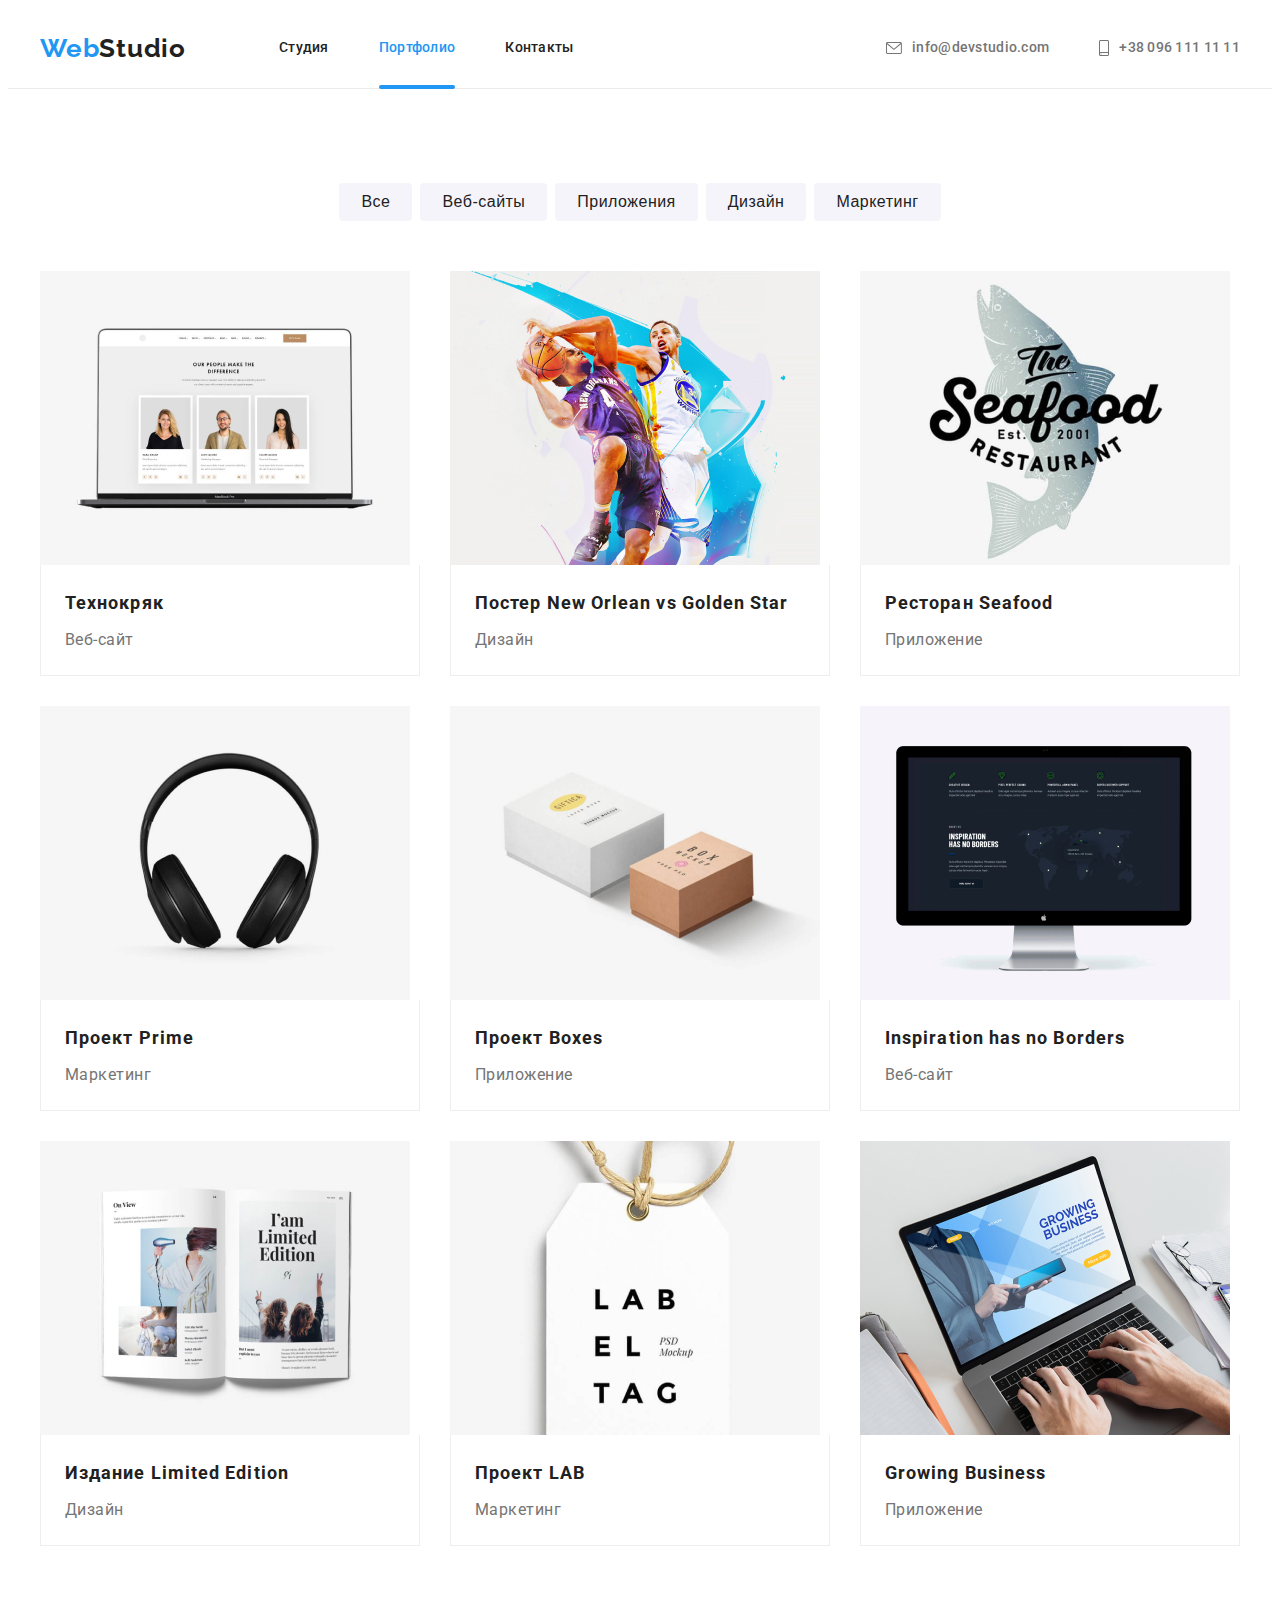
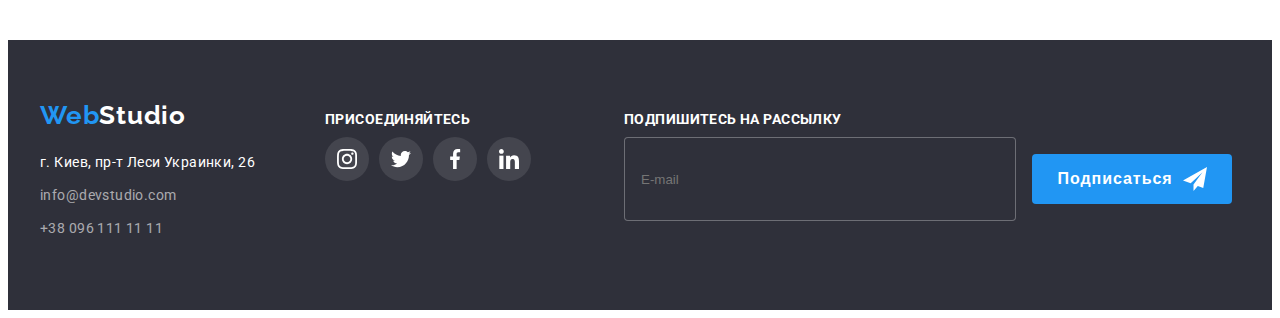
==== portfolio.html @ 992c5352 "Копия репозитория hw7" ====
<!DOCTYPE html>
<html lang="ru">
  <head>
    <meta charset="UTF-8" />
    <meta http-equiv="X-UA-Compatible" content="IE=edge" />
    <meta name="viewport" content="width=device-width, initial-scale=1.0" />
    <title>Портфолио</title>
    <link rel="preconnect" href="https://fonts.googleapis.com" />
    <link rel="preconnect" href="https://fonts.gstatic.com" crossorigin />
    <link
      href="https://fonts.googleapis.com/css2?family=Raleway:wght@700&family=Roboto:wght@400;500;700;900&display=swap"
      rel="stylesheet"
    />
    <link
      rel="stylesheet"
      href="https://cdnjs.cloudflare.com/ajax/libs/modern-normalize/1.1.0/modern-normalize.min.css"
      integrity="sha512-wpPYUAdjBVSE4KJnH1VR1HeZfpl1ub8YT/NKx4PuQ5NmX2tKuGu6U/JRp5y+Y8XG2tV+wKQpNHVUX03MfMFn9Q=="
      crossorigin="anonymous"
      referrerpolicy="no-referrer"
    />
    <link rel="stylesheet" href="./css/main.min.css" />
  </head>
  <body>
    <!--HEADER-->
    <header class="header">
      <div class="container header__container">
        <nav class="navigation">
          <a class="logo link" href="./index.html"
            >Web<span class="logo__content-black">Studio</span></a
          >
          <ul class="menu list">
            <li class="menu__item">
              <a class="menu__link link" href="./index.html">Студия</a>
            </li>
            <li class="menu__item">
              <a class="menu__link link current" href="./portfolio.html">Портфолио</a>
            </li>
            <li class="menu__item">
              <a class="menu__link link" href="">Контакты</a>
            </li>
          </ul>
        </nav>
        <ul class="header__contacts list">
          <li class="contact__item">
            <a class="contact__link link" href="mailto:info@devstudio.com">
              <svg class="contact__icon" width="16" height="12">
                <use href="./images/icons.svg#envelope"></use>
              </svg>
              info@devstudio.com</a
            >
          </li>
          <li class="contact__item">
            <a class="contact__link link" href="tel:+380961111111">
              <svg class="contact__icon" width="10" height="16">
                <use href="./images/icons.svg#smartphone"></use>
              </svg>
              +38 096 111 11 11</a
            >
          </li>
        </ul>
      </div>
    </header>
    <!--PORTFOLIO PAGE-->
    <section class="porfolio section">
      <div class="container">
        <ul class="filter__list list">
          <li class="filter__item">
            <button class="filter__btn" type="button">Все</button>
          </li>
          <li class="filter__item">
            <button class="filter__btn" type="button">Веб-сайты</button>
          </li>
          <li class="filter__item">
            <button class="filter__btn" type="button">Приложения</button>
          </li>
          <li class="filter__item">
            <button class="filter__btn" type="button">Дизайн</button>
          </li>
          <li class="filter__item">
            <button class="filter__btn" type="button">Маркетинг</button>
          </li>
        </ul>
        <ul class="projects__list list">
          <li class="project__item">
            <a class="project__link link" href="">
              <div class="portfolio">
                <img
                  class="portfolio__img"
                  src="./images/portfolio/portfolio-img-1.jpg"
                  alt="Веб-сайт Технокряк на экране ноутбука"
                  width="370"
                  height="294"
                />
                <p class="portfolio__text-overlay">
                  Ресурс предлагает комплексные предложения с разным уровнем функционала и сервисов.
                  Все это позволит посетителю получить исчерпывающие сведения о компании или частном
                  лице.
                </p>
              </div>
              <div class="project__block">
                <h3 class="project__title">Технокряк</h3>
                <p class="project__type">Веб-сайт</p>
              </div>
            </a>
          </li>
          <li class="project__item">
            <a class="project__link link" href="">
              <div class="portfolio">
                <img
                  class="portfolio__img"
                  src="./images/portfolio/portfolio-img-2.jpg"
                  alt="Дизайн постера New Orlean vs Golden Star"
                  width="370"
                  height="294"
                />
                <p class="portfolio__text-overlay">
                  Ресурс предлагает комплексные предложения с разным уровнем функционала и сервисов.
                  Все это позволит посетителю получить исчерпывающие сведения о компании или частном
                  лице.
                </p>
              </div>
              <div class="project__block">
                <h3 class="project__title">Постер New Orlean vs Golden Star</h3>
                <p class="project__type">Дизайн</p>
              </div>
            </a>
          </li>
          <li class="project__item">
            <a class="project__link link" href="">
              <div class="portfolio">
                <img
                  class="portfolio__img"
                  src="./images/portfolio/portfolio-img-3.jpg"
                  alt="Логотип ресторана Seafood"
                  width="370"
                  height="294"
                />
                <p class="portfolio__text-overlay">
                  Ресурс предлагает комплексные предложения с разным уровнем функционала и сервисов.
                  Все это позволит посетителю получить исчерпывающие сведения о компании или частном
                  лице.
                </p>
              </div>
              <div class="project__block">
                <h3 class="project__title">Ресторан Seafood</h3>
                <p class="project__type">Приложение</p>
              </div>
            </a>
          </li>
          <li class="project__item">
            <a class="project__link link" href="">
              <div class="portfolio">
                <img
                  class="portfolio__img"
                  src="./images/portfolio/portfolio-img-4.jpg"
                  alt="Наушники проект Prime"
                  width="370"
                  height="294"
                />
                <p class="portfolio__text-overlay">
                  Ресурс предлагает комплексные предложения с разным уровнем функционала и сервисов.
                  Все это позволит посетителю получить исчерпывающие сведения о компании или частном
                  лице.
                </p>
              </div>
              <div class="project__block">
                <h3 class="project__title">Проект Prime</h3>
                <p class="project__type">Маркетинг</p>
              </div>
            </a>
          </li>
          <li class="project__item">
            <a class="project__link link" href="">
              <div class="portfolio">
                <img
                  class="portfolio__img"
                  src="./images/portfolio/portfolio-img-5.jpg"
                  alt="Коробки проект Boxes"
                  width="370"
                  height="294"
                />
                <p class="portfolio__text-overlay">
                  Ресурс предлагает комплексные предложения с разным уровнем функционала и сервисов.
                  Все это позволит посетителю получить исчерпывающие сведения о компании или частном
                  лице.
                </p>
              </div>
              <div class="project__block">
                <h3 class="project__title">Проект Boxes</h3>
                <p class="project__type">Приложение</p>
              </div>
            </a>
          </li>
          <li class="project__item">
            <a class="project__link link" href="">
              <div class="portfolio">
                <img
                  class="portfolio__img"
                  src="./images/portfolio/portfolio-img-6.jpg"
                  alt="Веб-сайт Inspiration has no Borders на экране монитора"
                  width="370"
                  height="294"
                />
                <p class="portfolio__text-overlay">
                  Ресурс предлагает комплексные предложения с разным уровнем функционала и сервисов.
                  Все это позволит посетителю получить исчерпывающие сведения о компании или частном
                  лице.
                </p>
              </div>
              <div class="project__block">
                <h3 class="project__title">Inspiration has no Borders</h3>
                <p class="project__type">Веб-сайт</p>
              </div>
            </a>
          </li>
          <li class="project__item">
            <a class="project__link link" href="">
              <div class="portfolio">
                <img
                  class="portfolio__img"
                  src="./images/portfolio/portfolio-img-7.jpg"
                  alt="Дизайн журнала издание Limited Edition"
                  width="370"
                  height="294"
                />
                <p class="portfolio__text-overlay">
                  Ресурс предлагает комплексные предложения с разным уровнем функционала и сервисов.
                  Все это позволит посетителю получить исчерпывающие сведения о компании или частном
                  лице.
                </p>
              </div>
              <div class="project__block">
                <h3 class="project__title">Издание Limited Edition</h3>
                <p class="project__type">Дизайн</p>
              </div>
            </a>
          </li>
          <li class="project__item">
            <a class="project__link link" href="">
              <div class="portfolio">
                <img
                  class="portfolio__img"
                  src="./images/portfolio/portfolio-img-8.jpg"
                  alt="Логотип на бирке проект LAB"
                  width="370"
                  height="294"
                />
                <p class="portfolio__text-overlay">
                  Ресурс предлагает комплексные предложения с разным уровнем функционала и сервисов.
                  Все это позволит посетителю получить исчерпывающие сведения о компании или частном
                  лице.
                </p>
              </div>
              <div class="project__block">
                <h3 class="project__title">Проект LAB</h3>
                <p class="project__type">Маркетинг</p>
              </div>
            </a>
          </li>
          <li class="project__item">
            <a class="project__link link" href="">
              <div class="portfolio">
                <img
                  class="portfolio__img"
                  src="./images/portfolio/portfolio-img-9.jpg"
                  alt="Макет приложения Growing Business на ноутбуке"
                  width="370"
                  height="294"
                />
                <p class="portfolio__text-overlay">
                  Ресурс предлагает комплексные предложения с разным уровнем функционала и сервисов.
                  Все это позволит посетителю получить исчерпывающие сведения о компании или частном
                  лице.
                </p>
              </div>
              <div class="project__block">
                <h3 class="project__title">Growing Business</h3>
                <p class="project__type">Приложение</p>
              </div>
            </a>
          </li>
        </ul>
      </div>
    </section>
    <!--FOOTER-->
    <footer class="footer">
      <div class="container footer__container">
        <div class="footer__block">
          <a class="logo link" href="./index.html"
            >Web<span class="logo__content-white">Studio</span></a
          >
          <address class="footer__contacts">
            <ul class="footer-contacts__list list">
              <li class="footer-contact__item">
                <a
                  class="footer-address__link link"
                  href=""
                  target="_blank"
                  rel="noopener noreferrer"
                >
                  г. Киев, пр-т Леси Украинки, 26</a
                >
              </li>
              <li class="footer-contact__item">
                <a class="footer-contact__link link" href="mailto:info@devstudio.com"
                  >info@devstudio.com</a
                >
              </li>
              <li class="footer-contact__item">
                <a class="footer-contact__link link" href="tel:+380961111111">+38 096 111 11 11</a>
              </li>
            </ul>
          </address>
        </div>
        <div class="footer-social__block">
          <h3 class="header-item footer__header">присоединяйтесь</h3>
          <ul class="footer-social__list list">
            <li class="footer-social__item">
              <a href="" class="social-link footer-social__link">
                <svg class="footer-social__icon" width="20" height="20">
                  <use href="./images/icons.svg#instagram"></use>
                </svg>
              </a>
            </li>
            <li class="footer-social__item">
              <a href="" class="social-link footer-social__link">
                <svg class="footer-social__icon" width="20" height="20">
                  <use href="./images/icons.svg#twitter"></use>
                </svg>
              </a>
            </li>
            <li class="footer-social__item">
              <a href="" class="social-link footer-social__link">
                <svg class="footer-social__icon" width="20" height="20">
                  <use href="./images/icons.svg#facebook"></use>
                </svg>
              </a>
            </li>
            <li class="footer-social__item">
              <a href="" class="social-link footer-social__link">
                <svg class="footer-social__icon" width="20" height="20">
                  <use href="./images/icons.svg#linkedin"></use>
                </svg>
              </a>
            </li>
          </ul>
        </div>
        <div class="subscription__block">
          <h3 class="header-item footer__header">подпишитесь на рассылку</h3>
          <form class="subscription__form">
            <input
              class="subscription__input"
              type="email"
              name="sub_user_email"
              placeholder="E-mail"
            />
            <button class="btn subscription__btn" type="submit">
              Подписаться
              <svg class="subscription__icon" width="24" height="24">
                <use href="./images/icons.svg#plane"></use>
              </svg>
            </button>
          </form>
        </div>
      </div>
    </footer>
  </body>
</html>
---- css/main.min.css ----
:root{--primary-font-family: 'Roboto', sans-serif;--secondary-font-family: 'Raleway', sans-serif;--accent-color: #212121;--brand-color: #2196f3;--text-color: #757575;--hover-color: #188ce8}.visually-hidden{position:absolute;width:1px;height:1px;margin:-1px;border:0;padding:0;white-space:nowrap;clip-path:inset(100%);clip:rect(0 0 0 0);overflow:hidden}h1,h2,h3,h4,h5,h6,p{margin-top:0;margin-bottom:0}ul,ol{margin-top:0;margin-bottom:0;padding-left:0}img{display:block}.link{text-decoration:none}.list{list-style:none}body{font-family:var(--primary-font-family);color:var(--accent-color)}.container{width:1200px;padding-left:15px;padding-right:15px;margin-left:auto;margin-right:auto}.section{padding-top:94px;padding-bottom:94px}.logo{font-family:var(--secondary-font-family);font-weight:700;font-size:26px;line-height:1.19;letter-spacing:0.03em;color:var(--brand-color)}.logo__content-black{color:var(--accent-color)}.logo__content-white{color:#fff}.btn{min-width:200px;height:50px;border:0;border-radius:4px;font-weight:700;font-size:16px;line-height:1.88;letter-spacing:0.06em;cursor:pointer;color:#ffffff;background-color:var(--brand-color);transition:background-color 250ms cubic-bezier(0.4, 0, 0.2, 1)}.btn:hover,.btn:focus{background-color:var(--hover-color)}.header-item{font-weight:700;font-size:14px;line-height:1.14;letter-spacing:0.03em;text-transform:uppercase}.social-link{display:flex;align-items:center;justify-content:center;width:44px;height:44px;border-radius:50%}.title{margin-bottom:50px;font-weight:700;font-size:36px;line-height:1.17;text-align:center;letter-spacing:0.03em}.backdrop{position:fixed;top:0;left:0;width:100%;height:100%;background-color:rgba(0,0,0,0.2);transition:opacity 250ms linear, visibility 250ms linear}.backdrop.is-hidden{opacity:0;visibility:hidden;pointer-events:none}.modal{position:absolute;top:50%;left:50%;transform:translate(-50%, -50%);width:528px;height:581px;padding:40px;background-color:#fff;box-shadow:0px 1px 3px rgba(0,0,0,0.12),0px 1px 1px rgba(0,0,0,0.14),0px 2px 1px rgba(0,0,0,0.2);border-radius:4px}.modal-btn__close{position:absolute;top:8px;right:8px;display:flex;justify-content:center;align-items:center;width:30px;height:30px;background-color:#fff;border:1px solid rgba(0,0,0,0.1);border-radius:50%;transition:fill 250ms cubic-bezier(0.4, 0, 0.2, 1)}.modal-btn__close:hover,.modal-btn__close:focus{fill:var(--brand-color)}.contact-form{display:flex;flex-direction:column}.contact-form__appeal{margin-bottom:12px;font-weight:700;font-size:20px;line-height:1.15;text-align:center;letter-spacing:0.03em;color:var(--accent-color)}.contact-form__span{display:block;margin-bottom:4px;font-weight:400;font-size:12px;line-height:1.17;letter-spacing:0.01em;color:var(--text-color)}.contact-form__wrapper{position:relative;display:block}.contact-form__input{display:block;margin-bottom:10px;width:100%;height:40px;padding-left:42px;border:1px solid rgba(33,33,33,0.2);border-radius:4px;transition:border-color 250ms cubic-bezier(0.4, 0, 0.2, 1)}.contact-form__input:focus{outline:none;border-color:var(--brand-color)}.contact-form__icon{position:absolute;left:12px;top:50%;transform:translateY(-50%);width:18px;height:18px;fill:var(--accent-color);transition:fill 250ms cubic-bezier(0.4, 0, 0.2, 1)}.contact-form__input:focus+.contact-form__icon{fill:var(--brand-color)}.contact-form__message{display:block;width:100%;height:120px;padding:12px 16px;resize:none;border:1px solid rgba(33,33,33,0.2);border-radius:4px;transition:border-color 250ms cubic-bezier(0.4, 0, 0.2, 1),fill 250ms cubic-bezier(0.4, 0, 0.2, 1)}.contact-form__message:focus{outline:none;border-color:var(--brand-color)}.checkbox__label{display:flex;align-items:center;margin-top:20px;margin-bottom:30px;font-weight:400;font-size:14px;line-height:1.71;letter-spacing:0.03em;color:var(--text-color)}.checkbox__label::before{display:block;width:16px;height:15px;margin-left:14px;margin-right:7px;border:1px solid var(--accent-color);border-radius:2px;cursor:pointer;content:'';transition:background-color 250ms cubic-bezier(0.4, 0, 0.2, 1),background-image 250ms cubic-bezier(0.4, 0, 0.2, 1),border 250ms cubic-bezier(0.4, 0, 0.2, 1)}.contact-form__checkbox:checked+.checkbox__label::before{background-color:var(--brand-color);background-image:url(../images/checkmark.svg);background-position:center;background-repeat:no-repeat;border:0}.contact-form__checkbox:focus+.checkbox__label::before{border:1px solid var(--brand-color)}.checkbox__policy{display:block;font-weight:400;font-size:14px;line-height:1.71;letter-spacing:0.03em;color:var(--text-color)}.checkbox__link{font-weight:400;font-size:14px;line-height:1.71;letter-spacing:0.03em;text-decoration-line:underline;color:var(--brand-color)}.contact-form__btn{align-self:center;transition:box-shadow 250ms cubic-bezier(0.4, 0, 0.2, 1)}.contact-form__btn:hover,.contact-form__btn:focus{box-shadow:0px 4px 4px rgba(0,0,0,0.15)}.header{border-bottom:1px solid #ececec}.header__container{display:flex;align-items:center;justify-content:space-between}.navigation{display:flex;align-items:center}.menu{display:flex;margin-left:93px}.menu .link.current{color:var(--brand-color)}.menu__item{position:relative}.menu__item:not(:last-child){margin-right:50px}.menu__link{display:block;padding-top:32px;padding-bottom:32px;font-weight:500;font-size:14px;line-height:1.14;letter-spacing:0.02em;color:var(--accent-color);transition:color 250ms cubic-bezier(0.4, 0, 0.2, 1)}.menu__link:hover,.menu__link:focus{color:var(--brand-color)}.menu__link.current::after{position:absolute;content:'';width:100%;height:4px;left:0;bottom:-1px;background:var(--brand-color);border-radius:2px}.header__contacts{display:flex}.contact__item:not(:last-child){margin-right:50px}.contact__link{display:flex;align-items:center;font-weight:500;font-size:14px;line-height:1.14;letter-spacing:0.02em;color:var(--text-color);transition:color 250ms cubic-bezier(0.4, 0, 0.2, 1)}.contact__link:hover,.contact__link:focus{color:var(--brand-color)}.contact__icon{margin-right:10px;fill:var(--text-color);transition:fill 250ms cubic-bezier(0.4, 0, 0.2, 1)}.contact__link:hover .contact__icon,.contact__link:focus .contact__icon{fill:var(--brand-color)}.hero{max-width:1600px;margin-left:auto;margin-right:auto;padding-top:200px;padding-bottom:200px;background-image:linear-gradient(rgba(47,48,58,0.4), rgba(47,48,58,0.4)),url("../images/hero/hero-bg.jpg");background-size:cover, 1600px;background-repeat:no-repeat;background-position:center;background-color:#2f303a}.hero__title{width:696px;height:120px;margin-left:auto;margin-right:auto;font-weight:900;font-size:44px;line-height:1.36;text-align:center;letter-spacing:0.06em;text-transform:uppercase;color:#ffffff;margin-bottom:30px}.modal__btn{display:block;margin-left:auto;margin-right:auto}.advantage{padding-top:94px}.advantage__list{display:flex}.advantage__item{width:270px;min-height:101px}.advantage__item:not(:nth-child(4n)){margin-right:30px}.advantage__item-block{display:flex;align-items:center;justify-content:center;width:270px;height:120px;background-color:#f5f4fa;border-radius:4px;margin-bottom:30px}.advantage__header{margin-bottom:10px}.advantage__text{font-size:14px;line-height:1.71;letter-spacing:0.03em;color:var(--text-color)}.services__list{display:flex;flex-wrap:wrap}.services__item:not(:nth-child(3n)){margin-right:30px}.services__block{position:relative;width:370;left:294}.services__block-header{position:absolute;bottom:0;left:0;display:flex;align-items:center;justify-content:center;width:370px;height:70px;color:#ffffff;background:rgba(47,48,58,0.8)}.our-team{background:#f5f4fa}.our-team__list{display:flex;flex-wrap:wrap}.our-team__item{box-shadow:0px 1px 3px rgba(0,0,0,0.12),0px 1px 1px rgba(0,0,0,0.14),0px 2px 1px rgba(0,0,0,0.2);border-radius:0px 0px 4px 4px}.our-team__item:not(:nth-child(4n)){margin-right:30px}.team__content{padding:30px 20px;background-color:#fff}.team__name{margin-bottom:10px;font-weight:500;font-size:16px;line-height:1.19;text-align:center;letter-spacing:0.03em}.team__profession{margin-bottom:16px;font-size:16px;line-height:1.19;text-align:center;letter-spacing:0.03em;color:var(--text-color)}.team__social-list{display:flex;justify-content:center}.team__social-item:not(:last-child){margin-right:10px}.team__social-link{background-color:#fff;transition:background-color 250ms cubic-bezier(0.4, 0, 0.2, 1)}.team__social-link:hover,.team__social-link:focus{background-color:var(--brand-color)}.team__social-icon{fill:#afb1b8;transition:fill 250ms cubic-bezier(0.4, 0, 0.2, 1)}.team__social-link:hover .team__social-icon,.team__social-link:focus .team__social-icon{fill:#fff}.clients__list{display:flex;justify-content:center}.client__item:not(:last-child){margin-right:30px}.client__link{display:flex;align-items:center;justify-content:center;width:170px;height:92px;border:1px solid #afb1b8;border-radius:4px;transition:border 250ms cubic-bezier(0.4, 0, 0.2, 1)}.client__link:hover,.client__link:focus{border:1px solid var(--brand-color)}.client__icon{fill:#afb1b8;transition:fill 250ms cubic-bezier(0.4, 0, 0.2, 1)}.client__link:hover .client__icon,.client__link:focus .client__icon{fill:var(--brand-color)}.footer{background-color:#2f303a;padding-top:60px;padding-bottom:60px}.footer__container{display:flex;align-items:baseline}.footer__container :not(:last-child){margin-bottom:9px}.footer__block{margin-right:70px}.footer__contacts{margin-top:20px;display:flex;font-style:normal;font-weight:400;font-size:14px;line-height:1.71;letter-spacing:0.03em}.footer-address__link{color:#ffffff}.footer-contact__link{color:rgba(255,255,255,0.6)}.footer-social__block{margin-right:93px}.footer__header{margin-bottom:20px;color:#fff}.footer-social__list{display:flex}.footer-social__item:not(:last-child){margin-right:10px}.footer-social__link{background-color:rgba(255,255,255,0.1);transition:background-color 250ms cubic-bezier(0.4, 0, 0.2, 1)}.footer-social__link:hover,.footer-social__link:focus{background-color:var(--brand-color)}.footer-social__icon{fill:#fff;transition:fill 250ms cubic-bezier(0.4, 0, 0.2, 1)}.footer-social__link:hover .footer-social__icon,.footer-social__link:focus .footer-social__icon{fill:#fff}.subscription__form{display:inline-block}.subscription__input{width:358px;height:50px;padding:16px;margin-right:12px;color:rgba(255,255,255,0.6);border:1px solid rgba(255,255,255,0.3);border-radius:4px;background-color:#2f303a;transition:border 250ms cubic-bezier(0.4, 0, 0.2, 1)}.subscription__input:focus{outline:none;border:1px solid var(--brand-color)}.subscription__btn{display:inline-flex;justify-content:center;align-items:center;transition:background-color 250ms cubic-bezier(0.4, 0, 0.2, 1)}.subscription__btn:hover,.subscription__btn:focus{background-color:var(--hover-color)}.subscription__icon{margin-left:10px;fill:#fff}.filter__list{display:flex;justify-content:center;margin-bottom:50px}.filter__item:not(:last-child){margin-right:8px}.filter__btn{padding:6px 22px;border:0;border-radius:4px;font-weight:500;font-size:16px;line-height:1.62;letter-spacing:0.03em;color:var(--accent-color);background:#f5f4fa;transition:color 250ms cubic-bezier(0.4, 0, 0.2, 1),background-color 250ms cubic-bezier(0.4, 0, 0.2, 1),box-shadow 250ms cubic-bezier(0.4, 0, 0.2, 1)}.filter__btn:hover,.filter__btn:focus{color:#fff;background-color:var(--brand-color);cursor:pointer;box-shadow:0px 3px 1px rgba(0,0,0,0.1),0px 1px 2px rgba(0,0,0,0.08),0px 2px 2px rgba(0,0,0,0.12)}.projects__list{display:flex;flex-wrap:wrap;margin-top:-30px;margin-left:-30px}.project__item{margin-top:30px;margin-left:30px;flex-basis:calc((100% - 90px) / 3)}.project__link{display:block;transition:box-shadow 250ms cubic-bezier(0.4, 0, 0.2, 1)}.project__link:hover,.project__link:focus{box-shadow:0px 1px 1px rgba(0,0,0,0.12),0px 4px 4px rgba(0,0,0,0.06),1px 4px 6px rgba(0,0,0,0.16)}.portfolio{position:relative;overflow:hidden}.portfolio__text-overlay{position:absolute;width:100%;height:100%;top:0;left:0;padding:63px 24px;font-weight:400;font-size:18px;line-height:1.56;letter-spacing:0.03em;color:#ffffff;background-color:rgba(33,150,243,0.9);transform:translateY(100%);transition:transform 250ms cubic-bezier(0.4, 0, 0.2, 1)}.project__link:hover .portfolio__text-overlay,.project__link:focus .portfolio__text-overlay{transform:translateY(0)}.project__block{padding:20px 24px;border-left:1px solid #eeeeee;border-right:1px solid #eeeeee;border-bottom:1px solid #eeeeee}.project__title{margin-bottom:4px;font-weight:700;font-size:18px;line-height:2;letter-spacing:0.06em;color:var(--accent-color)}.project__type{font-size:16px;line-height:1.88;letter-spacing:0.03em;color:var(--text-color)}
/*# sourceMappingURL=main.min.css.map */
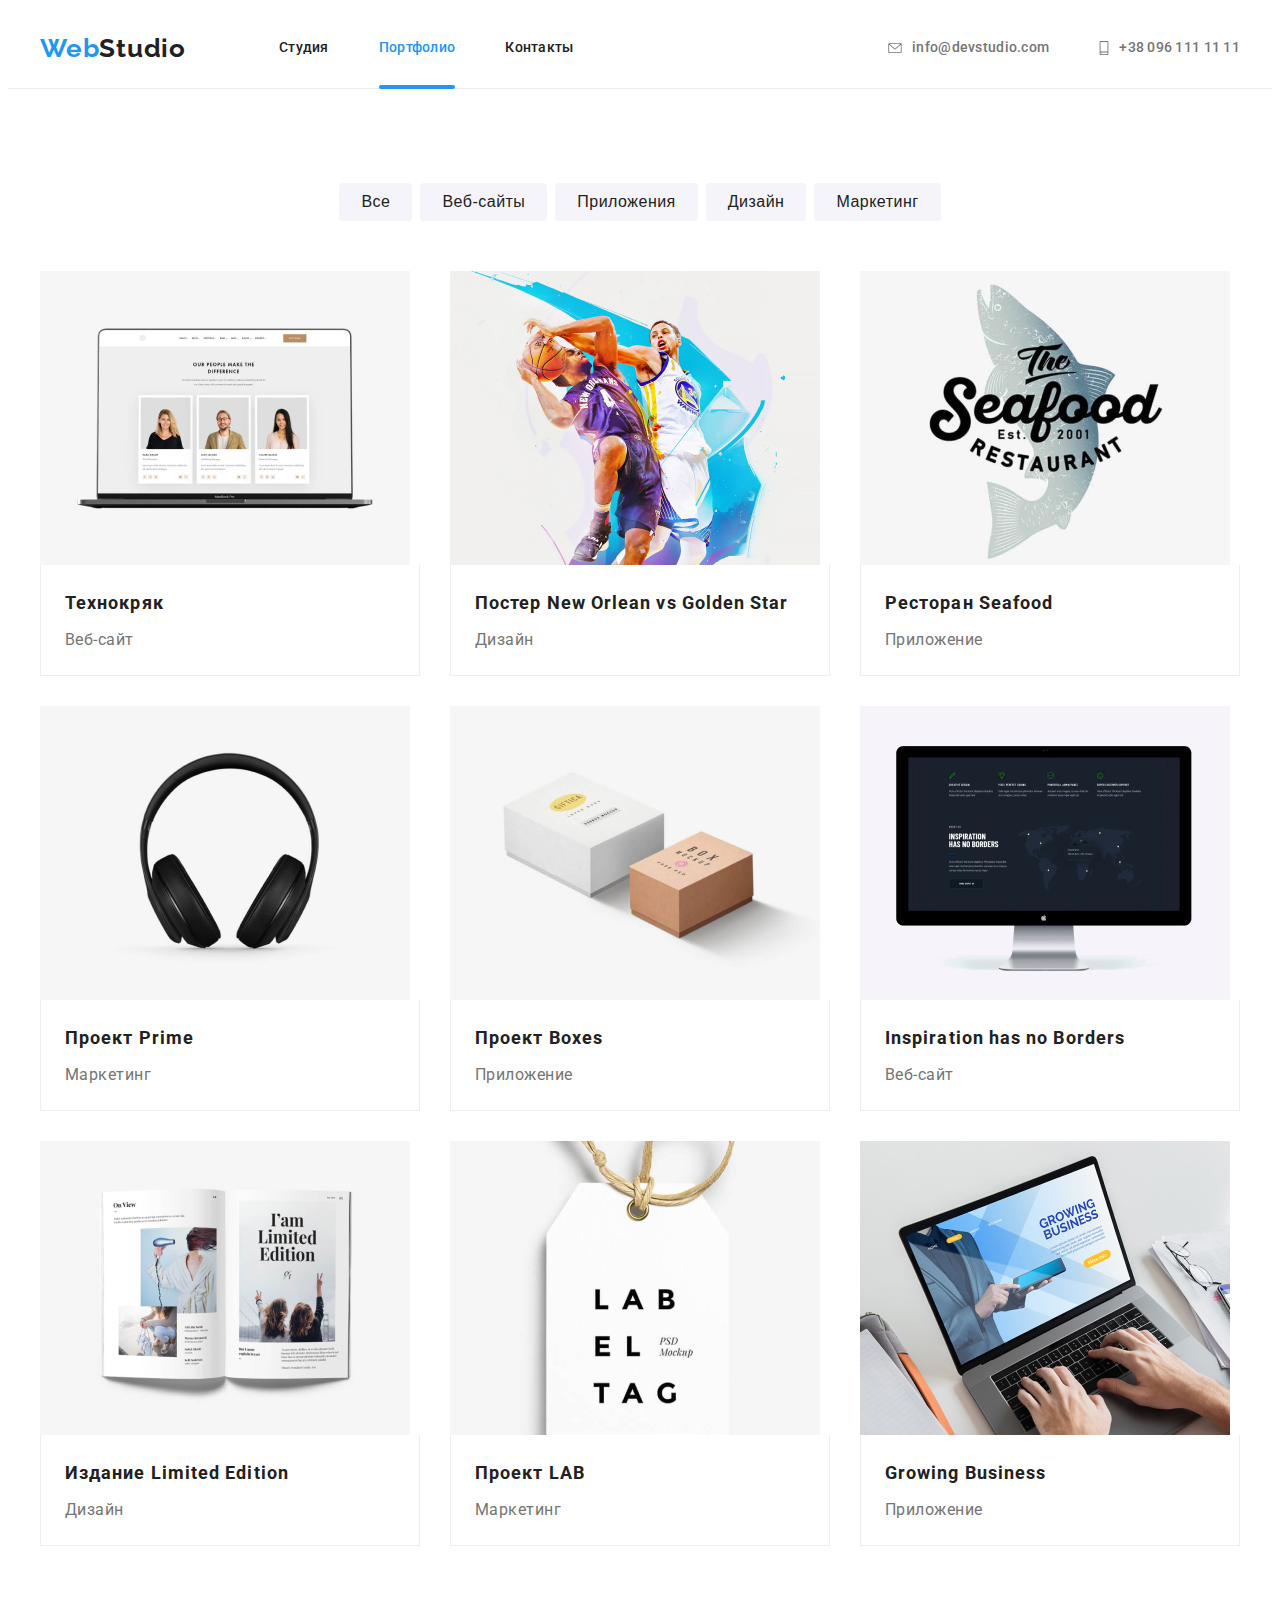
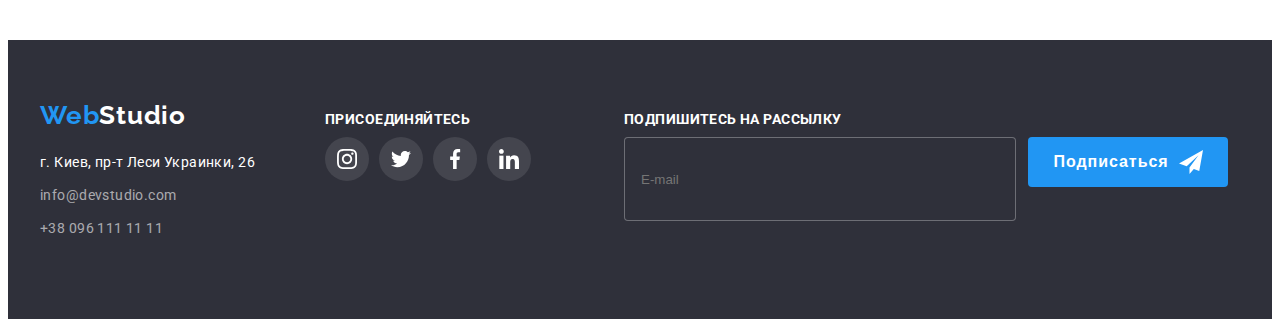
==== commit 742d2577: "Завершил главную страницу, мобильное меню, модалку, хедер, футер" ====
--- a/portfolio.html
+++ b/portfolio.html
@@ -1,310 +1,295 @@
 <!DOCTYPE html>
 <html lang="ru">
-  <head>
-    <meta charset="UTF-8" />
-    <meta http-equiv="X-UA-Compatible" content="IE=edge" />
-    <meta name="viewport" content="width=device-width, initial-scale=1.0" />
-    <title>Портфолио</title>
-    <link rel="preconnect" href="https://fonts.googleapis.com" />
-    <link rel="preconnect" href="https://fonts.gstatic.com" crossorigin />
-    <link
-      href="https://fonts.googleapis.com/css2?family=Raleway:wght@700&family=Roboto:wght@400;500;700;900&display=swap"
-      rel="stylesheet"
-    />
-    <link
-      rel="stylesheet"
-      href="https://cdnjs.cloudflare.com/ajax/libs/modern-normalize/1.1.0/modern-normalize.min.css"
-      integrity="sha512-wpPYUAdjBVSE4KJnH1VR1HeZfpl1ub8YT/NKx4PuQ5NmX2tKuGu6U/JRp5y+Y8XG2tV+wKQpNHVUX03MfMFn9Q=="
-      crossorigin="anonymous"
-      referrerpolicy="no-referrer"
-    />
-    <link rel="stylesheet" href="./css/main.min.css" />
-  </head>
-  <body>
-    <!--HEADER-->
-    <header class="header">
-      <div class="container header__container">
-        <nav class="navigation">
-          <a class="logo link" href="./index.html"
-            >Web<span class="logo__content-black">Studio</span></a
-          >
-          <ul class="menu list">
-            <li class="menu__item">
-              <a class="menu__link link" href="./index.html">Студия</a>
-            </li>
-            <li class="menu__item">
-              <a class="menu__link link current" href="./portfolio.html">Портфолио</a>
-            </li>
-            <li class="menu__item">
-              <a class="menu__link link" href="">Контакты</a>
-            </li>
-          </ul>
-        </nav>
-        <ul class="header__contacts list">
-          <li class="contact__item">
-            <a class="contact__link link" href="mailto:info@devstudio.com">
-              <svg class="contact__icon" width="16" height="12">
-                <use href="./images/icons.svg#envelope"></use>
-              </svg>
-              info@devstudio.com</a
-            >
-          </li>
-          <li class="contact__item">
-            <a class="contact__link link" href="tel:+380961111111">
-              <svg class="contact__icon" width="10" height="16">
-                <use href="./images/icons.svg#smartphone"></use>
-              </svg>
-              +38 096 111 11 11</a
-            >
+
+<head>
+  <meta charset="UTF-8" />
+  <meta http-equiv="X-UA-Compatible" content="IE=edge" />
+  <meta name="viewport" content="width=device-width, initial-scale=1.0" />
+  <title>Портфолио</title>
+  <link rel="preconnect" href="https://fonts.googleapis.com" />
+  <link rel="preconnect" href="https://fonts.gstatic.com" crossorigin />
+  <link href="https://fonts.googleapis.com/css2?family=Raleway:wght@700&family=Roboto:wght@400;500;700;900&display=swap"
+    rel="stylesheet" />
+  <link rel="stylesheet" href="https://cdnjs.cloudflare.com/ajax/libs/modern-normalize/1.1.0/modern-normalize.min.css"
+    integrity="sha512-wpPYUAdjBVSE4KJnH1VR1HeZfpl1ub8YT/NKx4PuQ5NmX2tKuGu6U/JRp5y+Y8XG2tV+wKQpNHVUX03MfMFn9Q=="
+    crossorigin="anonymous" referrerpolicy="no-referrer" />
+  <link rel="stylesheet" href="./css/main.min.css" />
+</head>
+
+<body>
+  <!--HEADER-->
+  <header class="header">
+    <div class="container header__container">
+      <nav class="navigation">
+        <a class="logo link" href="./index.html">Web<span class="logo__content-black">Studio</span></a>
+        <ul class="menu list">
+          <li class="menu__item">
+            <a class="menu__link link" href="./index.html">Студия</a>
+          </li>
+          <li class="menu__item">
+            <a class="menu__link link current" href="./portfolio.html">Портфолио</a>
+          </li>
+          <li class="menu__item">
+            <a class="menu__link link" href="">Контакты</a>
+          </li>
+        </ul>
+      </nav>
+      <button class="mobile-menu-btn" data-menu-open>
+        <svg class="mobile-menu-btn__icon" width="40" height="40">
+          <use href="./images/icons.svg#burger"></use>
+        </svg>
+      </button>
+      <ul class="header__contacts list">
+        <li class="contact__item">
+          <a class="contact__link link" href="mailto:info@devstudio.com">
+            <svg class="contact__icon contact__icon--mail" width="16" height="12">
+              <use href="./images/icons.svg#envelope"></use>
+            </svg>
+            info@devstudio.com</a>
+        </li>
+        <li class="contact__item">
+          <a class="contact__link link" href="tel:+380961111111">
+            <svg class="contact__icon contact__icon--number" width="10" height="16">
+              <use href="./images/icons.svg#smartphone"></use>
+            </svg>
+            +38 096 111 11 11</a>
+        </li>
+      </ul>
+    </div>
+
+    <!-- MOBILE MENU -->
+    <div class="mobile-menu" data-menu>
+      <div class="container mobile-menu__container">
+        <button class="mobile-menu__close-btn" data-menu-close type="button">
+          <svg class="mobile-menu_close-icon" width="40" height="40">
+            <use href="./images/icons.svg#close"></use>
+          </svg>
+        </button>
+        <ul class="mobile-menu__nav list">
+          <li class="mobile-menu__nav-item">
+            <a href="./index.html" class="mobile-menu__nav-link link">Студия</a>
+          </li>
+          <li class="mobile-menu__nav-item">
+            <a href="./portfolio.html" class="mobile-menu__nav-link link current">Портфолио</a>
+          </li>
+          <li class="mobile-menu__nav-item">
+            <a href="" class="mobile-menu__nav-link link">Контакты</a>
+          </li>
+        </ul>
+        <div class="mobile-menu__contacts">
+          <a class="mobile-menu__tel link" href="tel:+380961111111">+38 096 111 11 11</a>
+          <a class="mobile-menu__mail link" href="mailto:info@devstudio.com">info@devstudio.com</a>
+        </div>
+        <ul class="mobile-menu__social-list list">
+          <li class="mobile-menu__social-item">
+            <a href="" class="mobile-menu__social-link link">Instagram</a>
+          </li>
+          <li class="mobile-menu__social-item">
+            <a href="" class="mobile-menu__social-link link">Twitter</a>
+          </li>
+          <li class="mobile-menu__social-item">
+            <a href="" class="mobile-menu__social-link link">Facebook</a>
+          </li>
+          <li class="mobile-menu__social-item">
+            <a href="" class="mobile-menu__social-link link">LinkedIn</a>
           </li>
         </ul>
       </div>
-    </header>
-    <!--PORTFOLIO PAGE-->
-    <section class="porfolio section">
-      <div class="container">
-        <ul class="filter__list list">
-          <li class="filter__item">
-            <button class="filter__btn" type="button">Все</button>
-          </li>
-          <li class="filter__item">
-            <button class="filter__btn" type="button">Веб-сайты</button>
-          </li>
-          <li class="filter__item">
-            <button class="filter__btn" type="button">Приложения</button>
-          </li>
-          <li class="filter__item">
-            <button class="filter__btn" type="button">Дизайн</button>
-          </li>
-          <li class="filter__item">
-            <button class="filter__btn" type="button">Маркетинг</button>
-          </li>
-        </ul>
-        <ul class="projects__list list">
-          <li class="project__item">
-            <a class="project__link link" href="">
-              <div class="portfolio">
-                <img
-                  class="portfolio__img"
-                  src="./images/portfolio/portfolio-img-1.jpg"
-                  alt="Веб-сайт Технокряк на экране ноутбука"
-                  width="370"
-                  height="294"
-                />
-                <p class="portfolio__text-overlay">
-                  Ресурс предлагает комплексные предложения с разным уровнем функционала и сервисов.
-                  Все это позволит посетителю получить исчерпывающие сведения о компании или частном
-                  лице.
-                </p>
-              </div>
-              <div class="project__block">
-                <h3 class="project__title">Технокряк</h3>
-                <p class="project__type">Веб-сайт</p>
-              </div>
-            </a>
-          </li>
-          <li class="project__item">
-            <a class="project__link link" href="">
-              <div class="portfolio">
-                <img
-                  class="portfolio__img"
-                  src="./images/portfolio/portfolio-img-2.jpg"
-                  alt="Дизайн постера New Orlean vs Golden Star"
-                  width="370"
-                  height="294"
-                />
-                <p class="portfolio__text-overlay">
-                  Ресурс предлагает комплексные предложения с разным уровнем функционала и сервисов.
-                  Все это позволит посетителю получить исчерпывающие сведения о компании или частном
-                  лице.
-                </p>
-              </div>
-              <div class="project__block">
-                <h3 class="project__title">Постер New Orlean vs Golden Star</h3>
-                <p class="project__type">Дизайн</p>
-              </div>
-            </a>
-          </li>
-          <li class="project__item">
-            <a class="project__link link" href="">
-              <div class="portfolio">
-                <img
-                  class="portfolio__img"
-                  src="./images/portfolio/portfolio-img-3.jpg"
-                  alt="Логотип ресторана Seafood"
-                  width="370"
-                  height="294"
-                />
-                <p class="portfolio__text-overlay">
-                  Ресурс предлагает комплексные предложения с разным уровнем функционала и сервисов.
-                  Все это позволит посетителю получить исчерпывающие сведения о компании или частном
-                  лице.
-                </p>
-              </div>
-              <div class="project__block">
-                <h3 class="project__title">Ресторан Seafood</h3>
-                <p class="project__type">Приложение</p>
-              </div>
-            </a>
-          </li>
-          <li class="project__item">
-            <a class="project__link link" href="">
-              <div class="portfolio">
-                <img
-                  class="portfolio__img"
-                  src="./images/portfolio/portfolio-img-4.jpg"
-                  alt="Наушники проект Prime"
-                  width="370"
-                  height="294"
-                />
-                <p class="portfolio__text-overlay">
-                  Ресурс предлагает комплексные предложения с разным уровнем функционала и сервисов.
-                  Все это позволит посетителю получить исчерпывающие сведения о компании или частном
-                  лице.
-                </p>
-              </div>
-              <div class="project__block">
-                <h3 class="project__title">Проект Prime</h3>
-                <p class="project__type">Маркетинг</p>
-              </div>
-            </a>
-          </li>
-          <li class="project__item">
-            <a class="project__link link" href="">
-              <div class="portfolio">
-                <img
-                  class="portfolio__img"
-                  src="./images/portfolio/portfolio-img-5.jpg"
-                  alt="Коробки проект Boxes"
-                  width="370"
-                  height="294"
-                />
-                <p class="portfolio__text-overlay">
-                  Ресурс предлагает комплексные предложения с разным уровнем функционала и сервисов.
-                  Все это позволит посетителю получить исчерпывающие сведения о компании или частном
-                  лице.
-                </p>
-              </div>
-              <div class="project__block">
-                <h3 class="project__title">Проект Boxes</h3>
-                <p class="project__type">Приложение</p>
-              </div>
-            </a>
-          </li>
-          <li class="project__item">
-            <a class="project__link link" href="">
-              <div class="portfolio">
-                <img
-                  class="portfolio__img"
-                  src="./images/portfolio/portfolio-img-6.jpg"
-                  alt="Веб-сайт Inspiration has no Borders на экране монитора"
-                  width="370"
-                  height="294"
-                />
-                <p class="portfolio__text-overlay">
-                  Ресурс предлагает комплексные предложения с разным уровнем функционала и сервисов.
-                  Все это позволит посетителю получить исчерпывающие сведения о компании или частном
-                  лице.
-                </p>
-              </div>
-              <div class="project__block">
-                <h3 class="project__title">Inspiration has no Borders</h3>
-                <p class="project__type">Веб-сайт</p>
-              </div>
-            </a>
-          </li>
-          <li class="project__item">
-            <a class="project__link link" href="">
-              <div class="portfolio">
-                <img
-                  class="portfolio__img"
-                  src="./images/portfolio/portfolio-img-7.jpg"
-                  alt="Дизайн журнала издание Limited Edition"
-                  width="370"
-                  height="294"
-                />
-                <p class="portfolio__text-overlay">
-                  Ресурс предлагает комплексные предложения с разным уровнем функционала и сервисов.
-                  Все это позволит посетителю получить исчерпывающие сведения о компании или частном
-                  лице.
-                </p>
-              </div>
-              <div class="project__block">
-                <h3 class="project__title">Издание Limited Edition</h3>
-                <p class="project__type">Дизайн</p>
-              </div>
-            </a>
-          </li>
-          <li class="project__item">
-            <a class="project__link link" href="">
-              <div class="portfolio">
-                <img
-                  class="portfolio__img"
-                  src="./images/portfolio/portfolio-img-8.jpg"
-                  alt="Логотип на бирке проект LAB"
-                  width="370"
-                  height="294"
-                />
-                <p class="portfolio__text-overlay">
-                  Ресурс предлагает комплексные предложения с разным уровнем функционала и сервисов.
-                  Все это позволит посетителю получить исчерпывающие сведения о компании или частном
-                  лице.
-                </p>
-              </div>
-              <div class="project__block">
-                <h3 class="project__title">Проект LAB</h3>
-                <p class="project__type">Маркетинг</p>
-              </div>
-            </a>
-          </li>
-          <li class="project__item">
-            <a class="project__link link" href="">
-              <div class="portfolio">
-                <img
-                  class="portfolio__img"
-                  src="./images/portfolio/portfolio-img-9.jpg"
-                  alt="Макет приложения Growing Business на ноутбуке"
-                  width="370"
-                  height="294"
-                />
-                <p class="portfolio__text-overlay">
-                  Ресурс предлагает комплексные предложения с разным уровнем функционала и сервисов.
-                  Все это позволит посетителю получить исчерпывающие сведения о компании или частном
-                  лице.
-                </p>
-              </div>
-              <div class="project__block">
-                <h3 class="project__title">Growing Business</h3>
-                <p class="project__type">Приложение</p>
-              </div>
-            </a>
-          </li>
-        </ul>
-      </div>
-    </section>
-    <!--FOOTER-->
-    <footer class="footer">
-      <div class="container footer__container">
+    </div>
+  </header>
+  <!--PORTFOLIO PAGE-->
+  <section class="porfolio section">
+    <div class="container">
+      <ul class="filter__list list">
+        <li class="filter__item">
+          <button class="filter__btn" type="button">Все</button>
+        </li>
+        <li class="filter__item">
+          <button class="filter__btn" type="button">Веб-сайты</button>
+        </li>
+        <li class="filter__item">
+          <button class="filter__btn" type="button">Приложения</button>
+        </li>
+        <li class="filter__item">
+          <button class="filter__btn" type="button">Дизайн</button>
+        </li>
+        <li class="filter__item">
+          <button class="filter__btn" type="button">Маркетинг</button>
+        </li>
+      </ul>
+      <ul class="projects__list list">
+        <li class="project__item">
+          <a class="project__link link" href="">
+            <div class="portfolio">
+              <img class="portfolio__img" src="./images/portfolio/portfolio-img-1.jpg"
+                alt="Веб-сайт Технокряк на экране ноутбука" width="370" height="294" />
+              <p class="portfolio__text-overlay">
+                Ресурс предлагает комплексные предложения с разным уровнем функционала и сервисов.
+                Все это позволит посетителю получить исчерпывающие сведения о компании или частном
+                лице.
+              </p>
+            </div>
+            <div class="project__block">
+              <h3 class="project__title">Технокряк</h3>
+              <p class="project__type">Веб-сайт</p>
+            </div>
+          </a>
+        </li>
+        <li class="project__item">
+          <a class="project__link link" href="">
+            <div class="portfolio">
+              <img class="portfolio__img" src="./images/portfolio/portfolio-img-2.jpg"
+                alt="Дизайн постера New Orlean vs Golden Star" width="370" height="294" />
+              <p class="portfolio__text-overlay">
+                Ресурс предлагает комплексные предложения с разным уровнем функционала и сервисов.
+                Все это позволит посетителю получить исчерпывающие сведения о компании или частном
+                лице.
+              </p>
+            </div>
+            <div class="project__block">
+              <h3 class="project__title">Постер New Orlean vs Golden Star</h3>
+              <p class="project__type">Дизайн</p>
+            </div>
+          </a>
+        </li>
+        <li class="project__item">
+          <a class="project__link link" href="">
+            <div class="portfolio">
+              <img class="portfolio__img" src="./images/portfolio/portfolio-img-3.jpg" alt="Логотип ресторана Seafood"
+                width="370" height="294" />
+              <p class="portfolio__text-overlay">
+                Ресурс предлагает комплексные предложения с разным уровнем функционала и сервисов.
+                Все это позволит посетителю получить исчерпывающие сведения о компании или частном
+                лице.
+              </p>
+            </div>
+            <div class="project__block">
+              <h3 class="project__title">Ресторан Seafood</h3>
+              <p class="project__type">Приложение</p>
+            </div>
+          </a>
+        </li>
+        <li class="project__item">
+          <a class="project__link link" href="">
+            <div class="portfolio">
+              <img class="portfolio__img" src="./images/portfolio/portfolio-img-4.jpg" alt="Наушники проект Prime"
+                width="370" height="294" />
+              <p class="portfolio__text-overlay">
+                Ресурс предлагает комплексные предложения с разным уровнем функционала и сервисов.
+                Все это позволит посетителю получить исчерпывающие сведения о компании или частном
+                лице.
+              </p>
+            </div>
+            <div class="project__block">
+              <h3 class="project__title">Проект Prime</h3>
+              <p class="project__type">Маркетинг</p>
+            </div>
+          </a>
+        </li>
+        <li class="project__item">
+          <a class="project__link link" href="">
+            <div class="portfolio">
+              <img class="portfolio__img" src="./images/portfolio/portfolio-img-5.jpg" alt="Коробки проект Boxes"
+                width="370" height="294" />
+              <p class="portfolio__text-overlay">
+                Ресурс предлагает комплексные предложения с разным уровнем функционала и сервисов.
+                Все это позволит посетителю получить исчерпывающие сведения о компании или частном
+                лице.
+              </p>
+            </div>
+            <div class="project__block">
+              <h3 class="project__title">Проект Boxes</h3>
+              <p class="project__type">Приложение</p>
+            </div>
+          </a>
+        </li>
+        <li class="project__item">
+          <a class="project__link link" href="">
+            <div class="portfolio">
+              <img class="portfolio__img" src="./images/portfolio/portfolio-img-6.jpg"
+                alt="Веб-сайт Inspiration has no Borders на экране монитора" width="370" height="294" />
+              <p class="portfolio__text-overlay">
+                Ресурс предлагает комплексные предложения с разным уровнем функционала и сервисов.
+                Все это позволит посетителю получить исчерпывающие сведения о компании или частном
+                лице.
+              </p>
+            </div>
+            <div class="project__block">
+              <h3 class="project__title">Inspiration has no Borders</h3>
+              <p class="project__type">Веб-сайт</p>
+            </div>
+          </a>
+        </li>
+        <li class="project__item">
+          <a class="project__link link" href="">
+            <div class="portfolio">
+              <img class="portfolio__img" src="./images/portfolio/portfolio-img-7.jpg"
+                alt="Дизайн журнала издание Limited Edition" width="370" height="294" />
+              <p class="portfolio__text-overlay">
+                Ресурс предлагает комплексные предложения с разным уровнем функционала и сервисов.
+                Все это позволит посетителю получить исчерпывающие сведения о компании или частном
+                лице.
+              </p>
+            </div>
+            <div class="project__block">
+              <h3 class="project__title">Издание Limited Edition</h3>
+              <p class="project__type">Дизайн</p>
+            </div>
+          </a>
+        </li>
+        <li class="project__item">
+          <a class="project__link link" href="">
+            <div class="portfolio">
+              <img class="portfolio__img" src="./images/portfolio/portfolio-img-8.jpg" alt="Логотип на бирке проект LAB"
+                width="370" height="294" />
+              <p class="portfolio__text-overlay">
+                Ресурс предлагает комплексные предложения с разным уровнем функционала и сервисов.
+                Все это позволит посетителю получить исчерпывающие сведения о компании или частном
+                лице.
+              </p>
+            </div>
+            <div class="project__block">
+              <h3 class="project__title">Проект LAB</h3>
+              <p class="project__type">Маркетинг</p>
+            </div>
+          </a>
+        </li>
+        <li class="project__item">
+          <a class="project__link link" href="">
+            <div class="portfolio">
+              <img class="portfolio__img" src="./images/portfolio/portfolio-img-9.jpg"
+                alt="Макет приложения Growing Business на ноутбуке" width="370" height="294" />
+              <p class="portfolio__text-overlay">
+                Ресурс предлагает комплексные предложения с разным уровнем функционала и сервисов.
+                Все это позволит посетителю получить исчерпывающие сведения о компании или частном
+                лице.
+              </p>
+            </div>
+            <div class="project__block">
+              <h3 class="project__title">Growing Business</h3>
+              <p class="project__type">Приложение</p>
+            </div>
+          </a>
+        </li>
+      </ul>
+    </div>
+  </section>
+  <!--FOOTER-->
+  <footer class="footer">
+    <div class="container footer__container">
+      <div class="footer__container-tab">
         <div class="footer__block">
-          <a class="logo link" href="./index.html"
-            >Web<span class="logo__content-white">Studio</span></a
-          >
+          <div class="footer__block-logo">
+            <a class="logo link" href="./index.html">Web<span class="logo__content-white">Studio</span></a>
+          </div>
           <address class="footer__contacts">
             <ul class="footer-contacts__list list">
               <li class="footer-contact__item">
-                <a
-                  class="footer-address__link link"
-                  href=""
-                  target="_blank"
-                  rel="noopener noreferrer"
-                >
-                  г. Киев, пр-т Леси Украинки, 26</a
-                >
+                <a class="footer-address__link link" href="" target="_blank" rel="noopener noreferrer">
+                  г. Киев, пр-т Леси Украинки, 26</a>
               </li>
               <li class="footer-contact__item">
-                <a class="footer-contact__link link" href="mailto:info@devstudio.com"
-                  >info@devstudio.com</a
-                >
+                <a class="footer-contact__link link" href="mailto:info@devstudio.com">info@devstudio.com</a>
               </li>
               <li class="footer-contact__item">
                 <a class="footer-contact__link link" href="tel:+380961111111">+38 096 111 11 11</a>
@@ -312,6 +297,7 @@
             </ul>
           </address>
         </div>
+
         <div class="footer-social__block">
           <h3 class="header-item footer__header">присоединяйтесь</h3>
           <ul class="footer-social__list list">
@@ -345,24 +331,23 @@
             </li>
           </ul>
         </div>
-        <div class="subscription__block">
-          <h3 class="header-item footer__header">подпишитесь на рассылку</h3>
-          <form class="subscription__form">
-            <input
-              class="subscription__input"
-              type="email"
-              name="sub_user_email"
-              placeholder="E-mail"
-            />
-            <button class="btn subscription__btn" type="submit">
-              Подписаться
-              <svg class="subscription__icon" width="24" height="24">
-                <use href="./images/icons.svg#plane"></use>
-              </svg>
-            </button>
-          </form>
-        </div>
       </div>
-    </footer>
-  </body>
-</html>
+
+      <div class="subscription__block">
+        <h3 class="header-item footer__header">подпишитесь на рассылку</h3>
+        <form class="subscription__form">
+          <input class="subscription__input" type="email" name="sub_user_email" placeholder="E-mail" />
+          <button class="btn subscription__btn" type="submit">
+            Подписаться
+            <svg class="subscription__icon" width="24" height="24">
+              <use href="./images/icons.svg#plane"></use>
+            </svg>
+          </button>
+        </form>
+      </div>
+    </div>
+  </footer>
+  <script src="./js/mobile-menu.js"></script>
+</body>
+
+</html>--- a/css/main.min.css
+++ b/css/main.min.css
@@ -1,2 +1,2 @@
-:root{--primary-font-family: 'Roboto', sans-serif;--secondary-font-family: 'Raleway', sans-serif;--accent-color: #212121;--brand-color: #2196f3;--text-color: #757575;--hover-color: #188ce8}.visually-hidden{position:absolute;width:1px;height:1px;margin:-1px;border:0;padding:0;white-space:nowrap;clip-path:inset(100%);clip:rect(0 0 0 0);overflow:hidden}h1,h2,h3,h4,h5,h6,p{margin-top:0;margin-bottom:0}ul,ol{margin-top:0;margin-bottom:0;padding-left:0}img{display:block}.link{text-decoration:none}.list{list-style:none}body{font-family:var(--primary-font-family);color:var(--accent-color)}.container{width:1200px;padding-left:15px;padding-right:15px;margin-left:auto;margin-right:auto}.section{padding-top:94px;padding-bottom:94px}.logo{font-family:var(--secondary-font-family);font-weight:700;font-size:26px;line-height:1.19;letter-spacing:0.03em;color:var(--brand-color)}.logo__content-black{color:var(--accent-color)}.logo__content-white{color:#fff}.btn{min-width:200px;height:50px;border:0;border-radius:4px;font-weight:700;font-size:16px;line-height:1.88;letter-spacing:0.06em;cursor:pointer;color:#ffffff;background-color:var(--brand-color);transition:background-color 250ms cubic-bezier(0.4, 0, 0.2, 1)}.btn:hover,.btn:focus{background-color:var(--hover-color)}.header-item{font-weight:700;font-size:14px;line-height:1.14;letter-spacing:0.03em;text-transform:uppercase}.social-link{display:flex;align-items:center;justify-content:center;width:44px;height:44px;border-radius:50%}.title{margin-bottom:50px;font-weight:700;font-size:36px;line-height:1.17;text-align:center;letter-spacing:0.03em}.backdrop{position:fixed;top:0;left:0;width:100%;height:100%;background-color:rgba(0,0,0,0.2);transition:opacity 250ms linear, visibility 250ms linear}.backdrop.is-hidden{opacity:0;visibility:hidden;pointer-events:none}.modal{position:absolute;top:50%;left:50%;transform:translate(-50%, -50%);width:528px;height:581px;padding:40px;background-color:#fff;box-shadow:0px 1px 3px rgba(0,0,0,0.12),0px 1px 1px rgba(0,0,0,0.14),0px 2px 1px rgba(0,0,0,0.2);border-radius:4px}.modal-btn__close{position:absolute;top:8px;right:8px;display:flex;justify-content:center;align-items:center;width:30px;height:30px;background-color:#fff;border:1px solid rgba(0,0,0,0.1);border-radius:50%;transition:fill 250ms cubic-bezier(0.4, 0, 0.2, 1)}.modal-btn__close:hover,.modal-btn__close:focus{fill:var(--brand-color)}.contact-form{display:flex;flex-direction:column}.contact-form__appeal{margin-bottom:12px;font-weight:700;font-size:20px;line-height:1.15;text-align:center;letter-spacing:0.03em;color:var(--accent-color)}.contact-form__span{display:block;margin-bottom:4px;font-weight:400;font-size:12px;line-height:1.17;letter-spacing:0.01em;color:var(--text-color)}.contact-form__wrapper{position:relative;display:block}.contact-form__input{display:block;margin-bottom:10px;width:100%;height:40px;padding-left:42px;border:1px solid rgba(33,33,33,0.2);border-radius:4px;transition:border-color 250ms cubic-bezier(0.4, 0, 0.2, 1)}.contact-form__input:focus{outline:none;border-color:var(--brand-color)}.contact-form__icon{position:absolute;left:12px;top:50%;transform:translateY(-50%);width:18px;height:18px;fill:var(--accent-color);transition:fill 250ms cubic-bezier(0.4, 0, 0.2, 1)}.contact-form__input:focus+.contact-form__icon{fill:var(--brand-color)}.contact-form__message{display:block;width:100%;height:120px;padding:12px 16px;resize:none;border:1px solid rgba(33,33,33,0.2);border-radius:4px;transition:border-color 250ms cubic-bezier(0.4, 0, 0.2, 1),fill 250ms cubic-bezier(0.4, 0, 0.2, 1)}.contact-form__message:focus{outline:none;border-color:var(--brand-color)}.checkbox__label{display:flex;align-items:center;margin-top:20px;margin-bottom:30px;font-weight:400;font-size:14px;line-height:1.71;letter-spacing:0.03em;color:var(--text-color)}.checkbox__label::before{display:block;width:16px;height:15px;margin-left:14px;margin-right:7px;border:1px solid var(--accent-color);border-radius:2px;cursor:pointer;content:'';transition:background-color 250ms cubic-bezier(0.4, 0, 0.2, 1),background-image 250ms cubic-bezier(0.4, 0, 0.2, 1),border 250ms cubic-bezier(0.4, 0, 0.2, 1)}.contact-form__checkbox:checked+.checkbox__label::before{background-color:var(--brand-color);background-image:url(../images/checkmark.svg);background-position:center;background-repeat:no-repeat;border:0}.contact-form__checkbox:focus+.checkbox__label::before{border:1px solid var(--brand-color)}.checkbox__policy{display:block;font-weight:400;font-size:14px;line-height:1.71;letter-spacing:0.03em;color:var(--text-color)}.checkbox__link{font-weight:400;font-size:14px;line-height:1.71;letter-spacing:0.03em;text-decoration-line:underline;color:var(--brand-color)}.contact-form__btn{align-self:center;transition:box-shadow 250ms cubic-bezier(0.4, 0, 0.2, 1)}.contact-form__btn:hover,.contact-form__btn:focus{box-shadow:0px 4px 4px rgba(0,0,0,0.15)}.header{border-bottom:1px solid #ececec}.header__container{display:flex;align-items:center;justify-content:space-between}.navigation{display:flex;align-items:center}.menu{display:flex;margin-left:93px}.menu .link.current{color:var(--brand-color)}.menu__item{position:relative}.menu__item:not(:last-child){margin-right:50px}.menu__link{display:block;padding-top:32px;padding-bottom:32px;font-weight:500;font-size:14px;line-height:1.14;letter-spacing:0.02em;color:var(--accent-color);transition:color 250ms cubic-bezier(0.4, 0, 0.2, 1)}.menu__link:hover,.menu__link:focus{color:var(--brand-color)}.menu__link.current::after{position:absolute;content:'';width:100%;height:4px;left:0;bottom:-1px;background:var(--brand-color);border-radius:2px}.header__contacts{display:flex}.contact__item:not(:last-child){margin-right:50px}.contact__link{display:flex;align-items:center;font-weight:500;font-size:14px;line-height:1.14;letter-spacing:0.02em;color:var(--text-color);transition:color 250ms cubic-bezier(0.4, 0, 0.2, 1)}.contact__link:hover,.contact__link:focus{color:var(--brand-color)}.contact__icon{margin-right:10px;fill:var(--text-color);transition:fill 250ms cubic-bezier(0.4, 0, 0.2, 1)}.contact__link:hover .contact__icon,.contact__link:focus .contact__icon{fill:var(--brand-color)}.hero{max-width:1600px;margin-left:auto;margin-right:auto;padding-top:200px;padding-bottom:200px;background-image:linear-gradient(rgba(47,48,58,0.4), rgba(47,48,58,0.4)),url("../images/hero/hero-bg.jpg");background-size:cover, 1600px;background-repeat:no-repeat;background-position:center;background-color:#2f303a}.hero__title{width:696px;height:120px;margin-left:auto;margin-right:auto;font-weight:900;font-size:44px;line-height:1.36;text-align:center;letter-spacing:0.06em;text-transform:uppercase;color:#ffffff;margin-bottom:30px}.modal__btn{display:block;margin-left:auto;margin-right:auto}.advantage{padding-top:94px}.advantage__list{display:flex}.advantage__item{width:270px;min-height:101px}.advantage__item:not(:nth-child(4n)){margin-right:30px}.advantage__item-block{display:flex;align-items:center;justify-content:center;width:270px;height:120px;background-color:#f5f4fa;border-radius:4px;margin-bottom:30px}.advantage__header{margin-bottom:10px}.advantage__text{font-size:14px;line-height:1.71;letter-spacing:0.03em;color:var(--text-color)}.services__list{display:flex;flex-wrap:wrap}.services__item:not(:nth-child(3n)){margin-right:30px}.services__block{position:relative;width:370;left:294}.services__block-header{position:absolute;bottom:0;left:0;display:flex;align-items:center;justify-content:center;width:370px;height:70px;color:#ffffff;background:rgba(47,48,58,0.8)}.our-team{background:#f5f4fa}.our-team__list{display:flex;flex-wrap:wrap}.our-team__item{box-shadow:0px 1px 3px rgba(0,0,0,0.12),0px 1px 1px rgba(0,0,0,0.14),0px 2px 1px rgba(0,0,0,0.2);border-radius:0px 0px 4px 4px}.our-team__item:not(:nth-child(4n)){margin-right:30px}.team__content{padding:30px 20px;background-color:#fff}.team__name{margin-bottom:10px;font-weight:500;font-size:16px;line-height:1.19;text-align:center;letter-spacing:0.03em}.team__profession{margin-bottom:16px;font-size:16px;line-height:1.19;text-align:center;letter-spacing:0.03em;color:var(--text-color)}.team__social-list{display:flex;justify-content:center}.team__social-item:not(:last-child){margin-right:10px}.team__social-link{background-color:#fff;transition:background-color 250ms cubic-bezier(0.4, 0, 0.2, 1)}.team__social-link:hover,.team__social-link:focus{background-color:var(--brand-color)}.team__social-icon{fill:#afb1b8;transition:fill 250ms cubic-bezier(0.4, 0, 0.2, 1)}.team__social-link:hover .team__social-icon,.team__social-link:focus .team__social-icon{fill:#fff}.clients__list{display:flex;justify-content:center}.client__item:not(:last-child){margin-right:30px}.client__link{display:flex;align-items:center;justify-content:center;width:170px;height:92px;border:1px solid #afb1b8;border-radius:4px;transition:border 250ms cubic-bezier(0.4, 0, 0.2, 1)}.client__link:hover,.client__link:focus{border:1px solid var(--brand-color)}.client__icon{fill:#afb1b8;transition:fill 250ms cubic-bezier(0.4, 0, 0.2, 1)}.client__link:hover .client__icon,.client__link:focus .client__icon{fill:var(--brand-color)}.footer{background-color:#2f303a;padding-top:60px;padding-bottom:60px}.footer__container{display:flex;align-items:baseline}.footer__container :not(:last-child){margin-bottom:9px}.footer__block{margin-right:70px}.footer__contacts{margin-top:20px;display:flex;font-style:normal;font-weight:400;font-size:14px;line-height:1.71;letter-spacing:0.03em}.footer-address__link{color:#ffffff}.footer-contact__link{color:rgba(255,255,255,0.6)}.footer-social__block{margin-right:93px}.footer__header{margin-bottom:20px;color:#fff}.footer-social__list{display:flex}.footer-social__item:not(:last-child){margin-right:10px}.footer-social__link{background-color:rgba(255,255,255,0.1);transition:background-color 250ms cubic-bezier(0.4, 0, 0.2, 1)}.footer-social__link:hover,.footer-social__link:focus{background-color:var(--brand-color)}.footer-social__icon{fill:#fff;transition:fill 250ms cubic-bezier(0.4, 0, 0.2, 1)}.footer-social__link:hover .footer-social__icon,.footer-social__link:focus .footer-social__icon{fill:#fff}.subscription__form{display:inline-block}.subscription__input{width:358px;height:50px;padding:16px;margin-right:12px;color:rgba(255,255,255,0.6);border:1px solid rgba(255,255,255,0.3);border-radius:4px;background-color:#2f303a;transition:border 250ms cubic-bezier(0.4, 0, 0.2, 1)}.subscription__input:focus{outline:none;border:1px solid var(--brand-color)}.subscription__btn{display:inline-flex;justify-content:center;align-items:center;transition:background-color 250ms cubic-bezier(0.4, 0, 0.2, 1)}.subscription__btn:hover,.subscription__btn:focus{background-color:var(--hover-color)}.subscription__icon{margin-left:10px;fill:#fff}.filter__list{display:flex;justify-content:center;margin-bottom:50px}.filter__item:not(:last-child){margin-right:8px}.filter__btn{padding:6px 22px;border:0;border-radius:4px;font-weight:500;font-size:16px;line-height:1.62;letter-spacing:0.03em;color:var(--accent-color);background:#f5f4fa;transition:color 250ms cubic-bezier(0.4, 0, 0.2, 1),background-color 250ms cubic-bezier(0.4, 0, 0.2, 1),box-shadow 250ms cubic-bezier(0.4, 0, 0.2, 1)}.filter__btn:hover,.filter__btn:focus{color:#fff;background-color:var(--brand-color);cursor:pointer;box-shadow:0px 3px 1px rgba(0,0,0,0.1),0px 1px 2px rgba(0,0,0,0.08),0px 2px 2px rgba(0,0,0,0.12)}.projects__list{display:flex;flex-wrap:wrap;margin-top:-30px;margin-left:-30px}.project__item{margin-top:30px;margin-left:30px;flex-basis:calc((100% - 90px) / 3)}.project__link{display:block;transition:box-shadow 250ms cubic-bezier(0.4, 0, 0.2, 1)}.project__link:hover,.project__link:focus{box-shadow:0px 1px 1px rgba(0,0,0,0.12),0px 4px 4px rgba(0,0,0,0.06),1px 4px 6px rgba(0,0,0,0.16)}.portfolio{position:relative;overflow:hidden}.portfolio__text-overlay{position:absolute;width:100%;height:100%;top:0;left:0;padding:63px 24px;font-weight:400;font-size:18px;line-height:1.56;letter-spacing:0.03em;color:#ffffff;background-color:rgba(33,150,243,0.9);transform:translateY(100%);transition:transform 250ms cubic-bezier(0.4, 0, 0.2, 1)}.project__link:hover .portfolio__text-overlay,.project__link:focus .portfolio__text-overlay{transform:translateY(0)}.project__block{padding:20px 24px;border-left:1px solid #eeeeee;border-right:1px solid #eeeeee;border-bottom:1px solid #eeeeee}.project__title{margin-bottom:4px;font-weight:700;font-size:18px;line-height:2;letter-spacing:0.06em;color:var(--accent-color)}.project__type{font-size:16px;line-height:1.88;letter-spacing:0.03em;color:var(--text-color)}
+:root{--primary-font-family: 'Roboto', sans-serif;--secondary-font-family: 'Raleway', sans-serif;--accent-color: #212121;--brand-color: #2196f3;--text-color: #757575;--hover-color: #188ce8}.visually-hidden{position:absolute;width:1px;height:1px;margin:-1px;border:0;padding:0;white-space:nowrap;clip-path:inset(100%);clip:rect(0 0 0 0);overflow:hidden}h1,h2,h3,h4,h5,h6,p{margin-top:0;margin-bottom:0}ul,ol{margin-top:0;margin-bottom:0;padding-left:0}img{display:block}.link{text-decoration:none}.list{list-style:none}body{font-family:var(--primary-font-family);color:var(--accent-color)}.container{width:100%;padding-left:15px;padding-right:15px}@media screen and (min-width: 480px){.container{width:480px;margin-left:auto;margin-right:auto}}@media screen and (min-width: 768px){.container{width:768px}}@media screen and (min-width: 1200px){.container{width:1200px}}@media screen and (max-width: 1200px){.section{padding-top:60px;padding-bottom:60px}}@media screen and (min-width: 1200px){.section{padding-top:94px;padding-bottom:94px}}@media screen and (max-width: 768px){.mobile-menu{position:fixed;left:0;top:0;width:100%;height:100%;background-color:#fff;opacity:0;visibility:hidden;pointer-events:none}.mobile-menu.is-open{opacity:1;visibility:visible;pointer-events:auto;transition:opacity 250ms cubic-bezier(0.4, 0, 0.2, 1),visibility 250ms cubic-bezier(0.4, 0, 0.2, 1)}.mobile-menu__container{position:relative;padding-top:48px;padding-bottom:48px;padding-left:28px}.mobile-menu__close-btn{position:absolute;top:10px;right:15px;background-color:transparent;border:0;padding:0;line-height:0;transition:fill 250ms cubic-bezier(0.4, 0, 0.2, 1)}.mobile-menu__close-btn:hover,.mobile-menu__close-btn:focus{fill:var(--brand-color)}.mobile-menu__nav{margin-bottom:302px}.mobile-menu__nav .link.current{color:var(--brand-color)}.mobile-menu__nav-item:not(:last-child){margin-bottom:32px}.mobile-menu__nav-link{font-weight:500;font-size:40px;line-height:1.18;text-align:center;letter-spacing:0.02em;color:var(--accent-color);transition:color 250ms cubic-bezier(0.4, 0, 0.2, 1)}.mobile-menu__nav-link:hover,.mobile-menu__nav-link:focus{color:var(--brand-color)}.mobile-menu__contacts{display:inline-block;margin-bottom:64px}.mobile-menu__tel{display:block;margin-bottom:32px;font-weight:500;font-size:34px;line-height:1.18;letter-spacing:0.02em;color:var(--brand-color)}.mobile-menu__mail{display:block;font-weight:500;font-size:24px;line-height:1.17;letter-spacing:0.02em;color:var(--text-color)}.mobile-menu__social-list{display:flex}.mobile-menu__social-item:not(:last-child){margin-right:20px}.mobile-menu__social-link{font-weight:500;font-size:18px;line-height:1.22;letter-spacing:0.02em;color:var(--brand-color)}}@media screen and (min-width: 768px){.mobile-menu{display:none}}.logo{font-family:var(--secondary-font-family);font-weight:700;font-size:24px;line-height:1.17;letter-spacing:0.03em;color:var(--brand-color)}.logo__content-black{color:var(--accent-color)}.logo__content-white{color:#fff}@media screen and (min-width: 1200px){.logo{font-size:26px;line-height:1.19}}.btn{min-width:200px;height:50px;border:0;border-radius:4px;font-weight:700;font-size:16px;line-height:1.88;letter-spacing:0.06em;cursor:pointer;color:#ffffff;background-color:var(--brand-color);transition:background-color 250ms cubic-bezier(0.4, 0, 0.2, 1)}.btn:hover,.btn:focus{background-color:var(--hover-color)}.header-item{font-weight:700;font-size:14px;line-height:1.14;letter-spacing:0.03em;text-transform:uppercase}.social-link{display:flex;align-items:center;justify-content:center;width:44px;height:44px;border-radius:50%}.title{font-weight:700;text-align:center;letter-spacing:0.03em}@media screen and (max-width: 1200px){.title{margin-bottom:30px;font-size:28px;line-height:1.18}}@media screen and (min-width: 1200px){.title{margin-bottom:50px;font-size:36px;line-height:1.17}}.backdrop{position:fixed;top:0;left:0;width:100%;height:100%;background-color:rgba(0,0,0,0.2);transition:opacity 250ms linear, visibility 250ms linear}.backdrop.is-hidden{opacity:0;visibility:hidden;pointer-events:none}.modal{position:absolute;top:50%;left:50%;transform:translate(-50%, -50%);padding:40px;background-color:#fff;box-shadow:0px 1px 3px rgba(0,0,0,0.12),0px 1px 1px rgba(0,0,0,0.14),0px 2px 1px rgba(0,0,0,0.2);border-radius:4px}.modal-btn__close{position:absolute;top:8px;right:8px;display:flex;justify-content:center;align-items:center;width:30px;height:30px;background-color:#fff;border:1px solid rgba(0,0,0,0.1);border-radius:50%;transition:fill 250ms cubic-bezier(0.4, 0, 0.2, 1)}.modal-btn__close:hover,.modal-btn__close:focus{fill:var(--brand-color)}@media screen and (max-width: 1200px){.modal{width:450px;height:609px}}@media screen and (min-width: 1200px){.modal{width:528px;height:581px}}.contact-form{display:flex;flex-direction:column}.contact-form__appeal{margin-bottom:12px;font-weight:700;font-size:20px;line-height:1.15;text-align:center;letter-spacing:0.03em;color:var(--accent-color)}.contact-form__span{display:block;margin-bottom:4px;font-weight:400;font-size:12px;line-height:1.17;letter-spacing:0.01em;color:var(--text-color)}.contact-form__wrapper{position:relative;display:block}.contact-form__input{display:block;margin-bottom:10px;width:100%;height:40px;padding-left:42px;border:1px solid rgba(33,33,33,0.2);border-radius:4px;transition:border-color 250ms cubic-bezier(0.4, 0, 0.2, 1)}.contact-form__input:focus{outline:none;border-color:var(--brand-color)}.contact-form__icon{position:absolute;left:12px;top:50%;transform:translateY(-50%);width:18px;height:18px;fill:var(--accent-color);transition:fill 250ms cubic-bezier(0.4, 0, 0.2, 1)}.contact-form__input:focus+.contact-form__icon{fill:var(--brand-color)}.contact-form__message{display:block;width:100%;height:120px;padding:12px 16px;resize:none;border:1px solid rgba(33,33,33,0.2);border-radius:4px;transition:border-color 250ms cubic-bezier(0.4, 0, 0.2, 1),fill 250ms cubic-bezier(0.4, 0, 0.2, 1)}.contact-form__message:focus{outline:none;border-color:var(--brand-color)}.checkbox__label{display:flex;align-items:center;margin-top:20px;margin-bottom:30px;font-weight:400;font-size:14px;line-height:1.71;letter-spacing:0.03em;color:var(--text-color)}.checkbox__label::before{display:block;width:16px;height:15px;margin-left:14px;margin-right:7px;border:1px solid var(--accent-color);border-radius:2px;cursor:pointer;content:'';transition:background-color 250ms cubic-bezier(0.4, 0, 0.2, 1),background-image 250ms cubic-bezier(0.4, 0, 0.2, 1),border 250ms cubic-bezier(0.4, 0, 0.2, 1)}.contact-form__checkbox:checked+.checkbox__label::before{background-color:var(--brand-color);background-image:url(../images/checkmark.svg);background-position:center;background-repeat:no-repeat;border:0}.contact-form__checkbox:focus+.checkbox__label::before{border:1px solid var(--brand-color)}.checkbox__policy{display:block;font-weight:400;letter-spacing:0.03em;color:var(--text-color)}.checkbox__link{font-weight:400;letter-spacing:0.03em;text-decoration-line:underline;color:var(--brand-color)}.contact-form__btn{align-self:center;transition:box-shadow 250ms cubic-bezier(0.4, 0, 0.2, 1)}.contact-form__btn:hover,.contact-form__btn:focus{box-shadow:0px 4px 4px rgba(0,0,0,0.15)}@media screen and (max-width: 1200px){.contact-form__appeal{line-height:1.5}.checkbox__label::before{margin-left:0}.checkbox__policy{font-size:12px;line-height:1.17}.checkbox__link{font-size:12px;line-height:1.17}}@media screen and (min-width: 1200px){.checkbox__policy{font-size:14px;line-height:1.71}.checkbox__link{font-size:14px;line-height:1.71}}.header{padding-top:10px;padding-bottom:10px;border-bottom:1px solid #ececec}.header__container{display:flex;align-items:center;justify-content:space-between}@media screen and (max-width: 768px){.menu{display:none}.header__contacts{display:none}.mobile-menu-btn{background-color:transparent;border:0;padding:0;line-height:0;transition:fill 250ms cubic-bezier(0.4, 0, 0.2, 1)}.mobile-menu-btn:hover,.mobile-menu-btn:focus{fill:var(--brand-color)}}@media screen and (min-width: 768px){.header{padding-top:0;padding-bottom:0}.mobile-menu-btn{display:none}.navigation{display:flex;align-items:center}.menu{display:flex;margin-left:88px}.menu .link.current{color:var(--brand-color)}.menu__item{position:relative}.menu__item:not(:last-child){margin-right:50px}.menu__link{display:block;padding-top:32px;padding-bottom:32px;font-weight:500;font-size:14px;line-height:1.14;letter-spacing:0.02em;color:var(--accent-color);transition:color 250ms cubic-bezier(0.4, 0, 0.2, 1)}.menu__link:hover,.menu__link:focus{color:var(--brand-color)}.menu__link.current::after{position:absolute;content:'';width:100%;height:4px;left:0;bottom:-1px;background:var(--brand-color);border-radius:2px}.header__contacts{display:block}.contact__item:not(:last-child){margin-bottom:10px}.contact__link{display:flex;align-items:center;font-weight:500;font-size:12px;line-height:1.17;letter-spacing:0.02em;color:var(--text-color)}.contact__icon{margin-right:8px;fill:var(--text-color)}.contact__icon--mail{width:14px;height:10px}.contact__icon--number{width:10px;height:14px}}@media screen and (min-width: 1200px){.menu{margin-left:93px}.header__contacts{display:flex}.contact__item:not(:last-child){margin-right:50px;margin-bottom:0}.contact__link{font-size:14px;line-height:1.14;transition:color 250ms cubic-bezier(0.4, 0, 0.2, 1)}.contact__link:hover,.contact__link:focus{color:var(--brand-color)}.contact__icon{margin-right:10px;fill:var(--text-color);transition:fill 250ms cubic-bezier(0.4, 0, 0.2, 1)}.contact__link:hover .contact__icon,.contact__link:focus .contact__icon{fill:var(--brand-color)}}.hero{margin-left:auto;margin-right:auto;padding-top:118px;padding-bottom:118px;background-repeat:no-repeat;background-color:#2f303a;background-position:center}.hero__title{margin-left:auto;margin-right:auto;width:360px;height:84px;font-weight:900;font-size:26px;line-height:1.62;text-align:center;letter-spacing:0.06em;text-transform:uppercase;color:#fff;margin-bottom:30px}.modal__btn{display:block;margin-left:auto;margin-right:auto}@media screen and (max-width: 768px){.hero{max-width:480px;background-image:linear-gradient(rgba(47,48,58,0.4), rgba(47,48,58,0.4)),url("/images/hero/hero-bg-mob .jpg");background-size:cover, 480px}}@media screen and (max-width: 768px) and (min-device-pixel-ratio: 2), screen and (max-width: 768px) and (min-resolution: 192dpi), screen and (max-width: 768px) and (min-resolution: 2dppx){.hero{background-image:linear-gradient(rgba(47,48,58,0.4), rgba(47,48,58,0.4)),url("/images/hero/hero-bg-mob@2x .jpg")}}@media screen and (min-width: 768px){.hero{max-width:768px;background-image:linear-gradient(rgba(47,48,58,0.4), rgba(47,48,58,0.4)),url("/images/hero/hero-bg-tab.jpg");background-size:cover, 768px}}@media screen and (min-width: 768px) and (min-device-pixel-ratio: 2), screen and (min-width: 768px) and (min-resolution: 192dpi), screen and (min-width: 768px) and (min-resolution: 2dppx){.hero{background-image:linear-gradient(rgba(47,48,58,0.4), rgba(47,48,58,0.4)),url("/images/hero/hero-bg-tab@2x.jpg")}}@media screen and (min-width: 1200px){.hero{max-width:1600px;padding-top:200px;padding-bottom:200px;background-image:linear-gradient(rgba(47,48,58,0.4), rgba(47,48,58,0.4)),url("/images/hero/hero-bg.jpg");background-size:cover, 1600px}}@media screen and (min-width: 1200px) and (min-device-pixel-ratio: 2), screen and (min-width: 1200px) and (min-resolution: 192dpi), screen and (min-width: 1200px) and (min-resolution: 2dppx){.hero{background-image:linear-gradient(rgba(47,48,58,0.4), rgba(47,48,58,0.4)),url("/images/hero/hero-bg@2x.jpg")}}@media screen and (min-width: 1200px){.hero__title{width:696px;height:120px;font-size:44px;line-height:1.36}}.advantage__item-block{display:flex;align-items:center;justify-content:center;height:120px;background-color:#f5f4fa;border-radius:4px;margin-bottom:30px}.advantage__header{margin-bottom:10px}.advantage__text{font-size:14px;line-height:1.71;letter-spacing:0.03em;color:var(--text-color)}@media screen and (max-width: 768px){.advantage__item{width:450px}.advantage__item:not(:last-child){margin-bottom:30px}.advantage__item-block{width:450x}.advantage__header{text-align:center}}@media screen and (min-width: 768px){.advantage__list{display:flex;flex-wrap:wrap;margin-top:-30px;margin-left:-30px}.advantage__item{width:354px;min-height:101px;margin-top:30px;margin-left:30px;flex-basis:calc((100% - 60px) / 2)}.advantage__item-block{width:354px}}@media screen and (min-width: 1200px){.advantage__list{display:flex;justify-content:center;flex-wrap:nowrap;margin-top:0px;margin-left:0px}.advantage__item{width:270px;min-height:101px;margin-top:0px;margin-left:0px;flex-basis:0}.advantage__item:not(:nth-child(4n)){margin-right:30px}.advantage__item-block{width:270px}}@media screen and (max-width: 1200px){.services{display:none}}@media screen and (min-width: 1200px){.services{display:flex;margin-bottom:94px}.services__list{display:flex;flex-wrap:wrap;justify-content:center}.services__item:not(:nth-child(3n)){margin-right:30px}.services__block{position:relative;width:370;left:294}.services__block-header{position:absolute;bottom:0;left:0;display:flex;align-items:center;justify-content:center;width:370px;height:70px;color:#ffffff;background:rgba(47,48,58,0.8)}}.our-team{background:#f5f4fa}.our-team__item{box-shadow:0px 1px 3px rgba(0,0,0,0.12),0px 1px 1px rgba(0,0,0,0.14),0px 2px 1px rgba(0,0,0,0.2);border-radius:0px 0px 4px 4px}.team__content{padding:30px 20px 24px;background-color:#fff;border-radius:0px 0px 4px 4px}.team__name{margin-bottom:10px;font-weight:500;font-size:16px;line-height:1.12;text-align:center;letter-spacing:0.03em}.team__profession{margin-bottom:16px;font-size:16px;line-height:1.12;text-align:center;letter-spacing:0.03em;color:var(--text-color)}.team__social-list{display:flex;justify-content:center}.team__social-item:not(:last-child){margin-right:10px}.team__social-link{background-color:#fff;transition:background-color 250ms cubic-bezier(0.4, 0, 0.2, 1)}.team__social-link:hover,.team__social-link:focus{background-color:var(--brand-color)}.team__social-icon{fill:#afb1b8;fill:#afb1b8;transition:fill 250ms cubic-bezier(0.4, 0, 0.2, 1)}.team__social-link:hover .team__social-icon,.team__social-link:focus .team__social-icon{fill:#fff}@media screen and (max-width: 768px){.our-team__item:not(:last-child){margin-bottom:30px}}@media screen and (min-width: 768px){.our-team__list{display:flex;flex-wrap:wrap;margin-top:-30px;margin-left:-30px}.our-team__item{margin-top:30px;margin-left:30px;flex-basis:calc((100% - 60px) / 2)}}@media screen and (min-width: 1200px){.our-team__list{display:flex;flex-wrap:wrap;margin-top:0;margin-left:0}.our-team__item{margin-top:0;margin-left:0;flex-basis:0}.our-team__item:not(:nth-child(4n)){margin-right:30px}.team__content{padding:30px 20px}}.clients__list{display:flex}.client__link{display:flex;align-items:center;justify-content:center;height:92px;border:1px solid #afb1b8;border-radius:4px;transition:border 250ms cubic-bezier(0.4, 0, 0.2, 1)}.client__link:hover,.client__link:focus{border:1px solid var(--brand-color)}.client__icon{fill:#afb1b8;transition:fill 250ms cubic-bezier(0.4, 0, 0.2, 1)}.client__link:hover .client__icon,.client__link:focus .client__icon{fill:var(--brand-color)}@media screen and (max-width: 768px){.clients__list{flex-wrap:wrap;margin-top:-30px;margin-left:-30px}.client__item{margin-top:30px;margin-left:30px;flex-basis:calc((100% - 60px) / 2)}.client__link{width:210px}}@media screen and (min-width: 768px){.clients__list{flex-wrap:wrap;margin-top:-30px;margin-left:-30px}.client__item{margin-top:30px;margin-left:30px;flex-basis:calc((100% - 90px) / 3)}.client__link{width:226px}}@media screen and (min-width: 1200px){.clients__list{justify-content:center;flex-wrap:nowrap;margin-top:0;margin-left:0}.client__item{margin-top:0;margin-left:0;flex-basis:0}.client__item:not(:last-child){margin-right:30px}.client__link{width:170px}}.footer{background-color:#2f303a;padding-top:60px;padding-bottom:60px}.footer__block-logo{display:flex;justify-content:center}.footer__contacts{margin-top:20px;display:flex;justify-content:center;font-style:normal;font-weight:400;font-size:14px;line-height:1.71;letter-spacing:0.03em;text-align:center}.footer-address__link{color:#ffffff}.footer-contact__link{color:rgba(255,255,255,0.6)}.footer__header{display:flex;justify-content:center;margin-bottom:20px;color:#fff}.footer-social__list{display:flex;justify-content:center}.footer-social__item:not(:last-child){margin-right:10px}.footer-social__link{background-color:rgba(255,255,255,0.1);transition:background-color 250ms cubic-bezier(0.4, 0, 0.2, 1)}.footer-social__link:hover,.footer-social__link:focus{background-color:var(--brand-color)}.footer-social__icon{fill:#fff;transition:fill 250ms cubic-bezier(0.4, 0, 0.2, 1)}.footer-social__link:hover .footer-social__icon,.footer-social__link:focus .footer-social__icon{fill:#fff}.subscription__form{display:block}.subscription__input{display:flex;margin-left:auto;margin-right:auto;width:450px;height:50px;padding:16px;margin-bottom:20px;color:rgba(255,255,255,0.6);border:1px solid rgba(255,255,255,0.3);border-radius:4px;background-color:#2f303a;transition:border 250ms cubic-bezier(0.4, 0, 0.2, 1)}.subscription__input:focus{outline:none;border:1px solid var(--brand-color)}.subscription__btn{margin-left:auto;margin-right:auto;display:flex;justify-content:center;align-items:center;transition:background-color 250ms cubic-bezier(0.4, 0, 0.2, 1)}.subscription__btn:hover,.subscription__btn:focus{background-color:var(--hover-color)}.subscription__icon{margin-left:10px;fill:#fff}@media screen and (max-width: 768px){.footer__block{margin-bottom:60px}.footer-social__block{margin-bottom:60px}}@media screen and (min-width: 768px){.footer__container-tab{display:flex;justify-content:center;margin-bottom:60px}.footer__block{margin-right:165px}}@media screen and (min-width: 1200px){.footer__container{display:flex;align-items:baseline}.footer__container :not(:last-child){margin-bottom:9px}.footer__container-tab{align-items:baseline;margin-right:93px}.footer__block{margin-right:70px}.footer__block-logo{display:block}.footer__contacts{text-align:left}.footer__header{display:block}.subscription__form{display:inline-flex}.subscription__input{width:358px;height:50px;margin-right:12px}}.filter__list{display:flex;justify-content:center;margin-bottom:50px}.filter__item:not(:last-child){margin-right:8px}.filter__btn{padding:6px 22px;border:0;border-radius:4px;font-weight:500;font-size:16px;line-height:1.62;letter-spacing:0.03em;color:var(--accent-color);background:#f5f4fa;transition:color 250ms cubic-bezier(0.4, 0, 0.2, 1),background-color 250ms cubic-bezier(0.4, 0, 0.2, 1),box-shadow 250ms cubic-bezier(0.4, 0, 0.2, 1)}.filter__btn:hover,.filter__btn:focus{color:#fff;background-color:var(--brand-color);cursor:pointer;box-shadow:0px 3px 1px rgba(0,0,0,0.1),0px 1px 2px rgba(0,0,0,0.08),0px 2px 2px rgba(0,0,0,0.12)}.projects__list{display:flex;flex-wrap:wrap;margin-top:-30px;margin-left:-30px}.project__item{margin-top:30px;margin-left:30px;flex-basis:calc((100% - 90px) / 3)}.project__link{display:block;transition:box-shadow 250ms cubic-bezier(0.4, 0, 0.2, 1)}.project__link:hover,.project__link:focus{box-shadow:0px 1px 1px rgba(0,0,0,0.12),0px 4px 4px rgba(0,0,0,0.06),1px 4px 6px rgba(0,0,0,0.16)}.portfolio{position:relative;overflow:hidden}.portfolio__text-overlay{position:absolute;width:100%;height:100%;top:0;left:0;padding:63px 24px;font-weight:400;font-size:18px;line-height:1.56;letter-spacing:0.03em;color:#ffffff;background-color:rgba(33,150,243,0.9);transform:translateY(100%);transition:transform 250ms cubic-bezier(0.4, 0, 0.2, 1)}.project__link:hover .portfolio__text-overlay,.project__link:focus .portfolio__text-overlay{transform:translateY(0)}.project__block{padding:20px 24px;border-left:1px solid #eeeeee;border-right:1px solid #eeeeee;border-bottom:1px solid #eeeeee}.project__title{margin-bottom:4px;font-weight:700;font-size:18px;line-height:2;letter-spacing:0.06em;color:var(--accent-color)}.project__type{font-size:16px;line-height:1.88;letter-spacing:0.03em;color:var(--text-color)}
 /*# sourceMappingURL=main.min.css.map */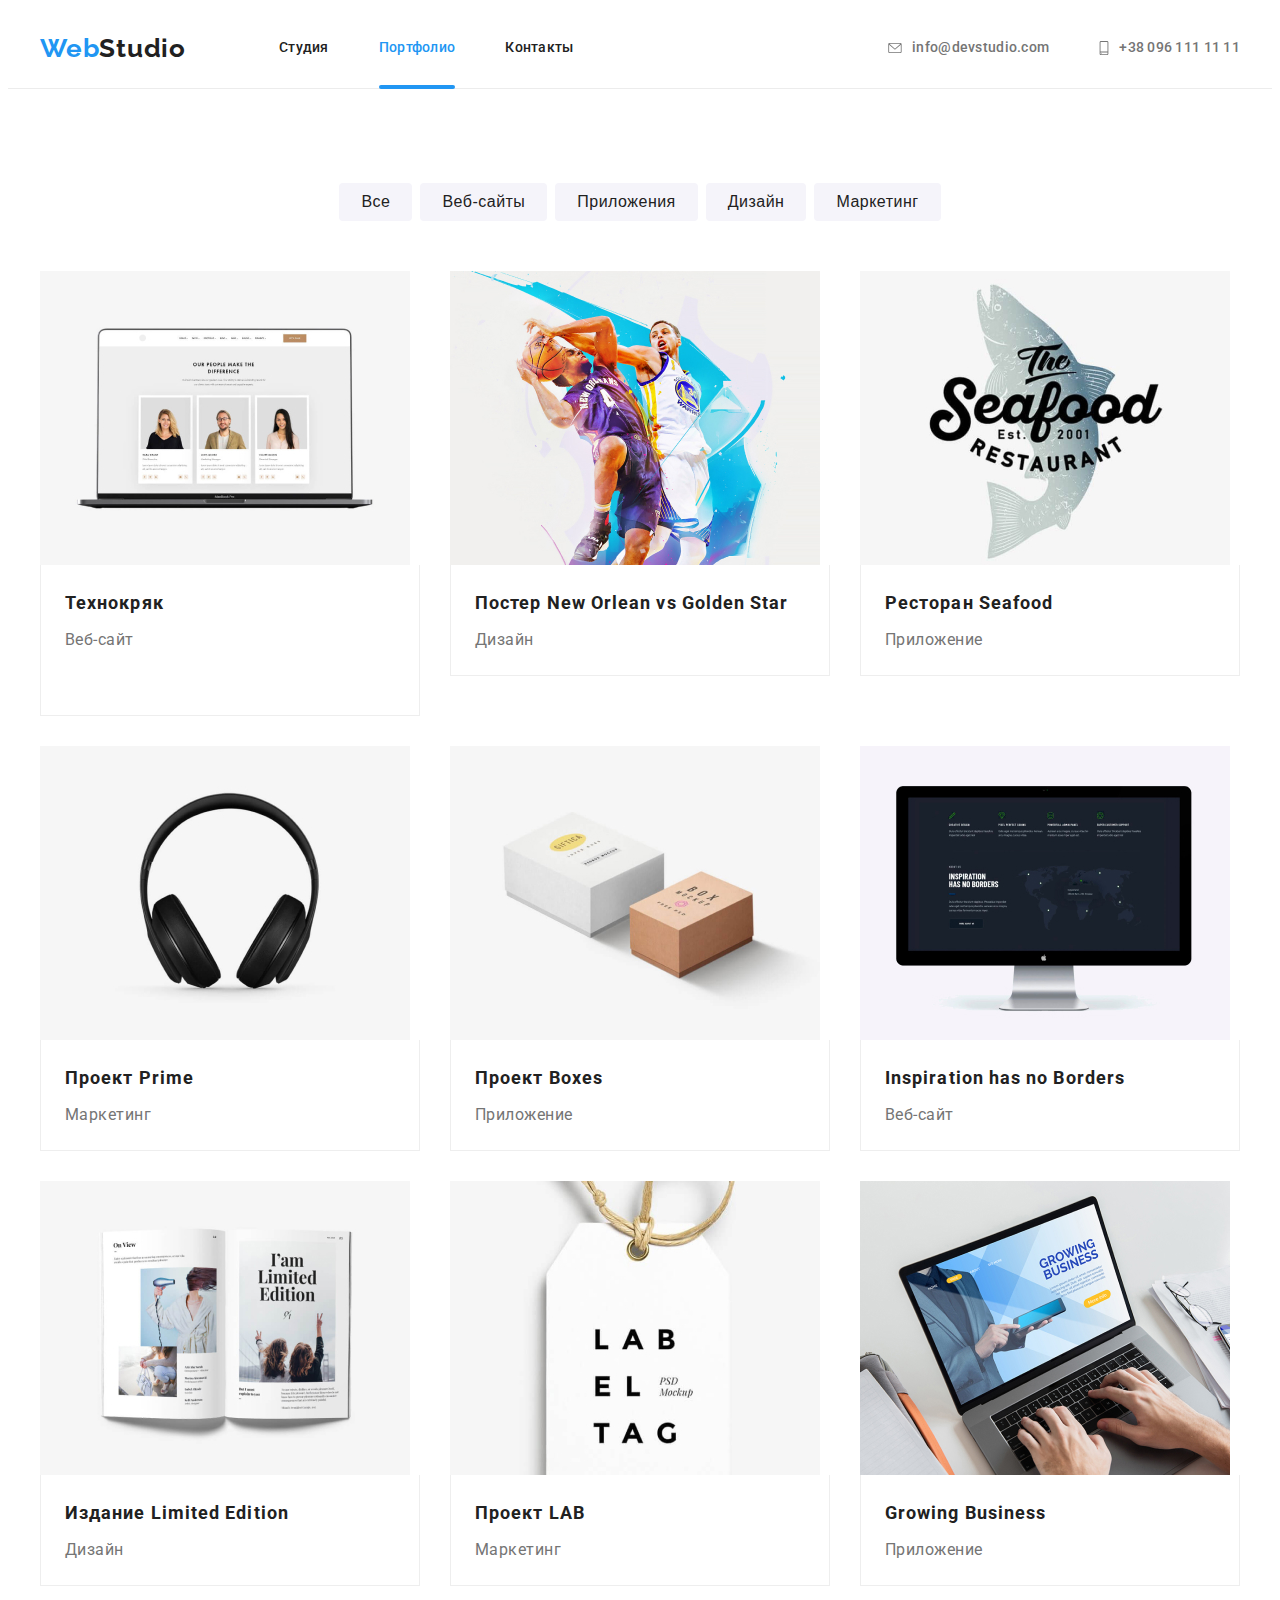
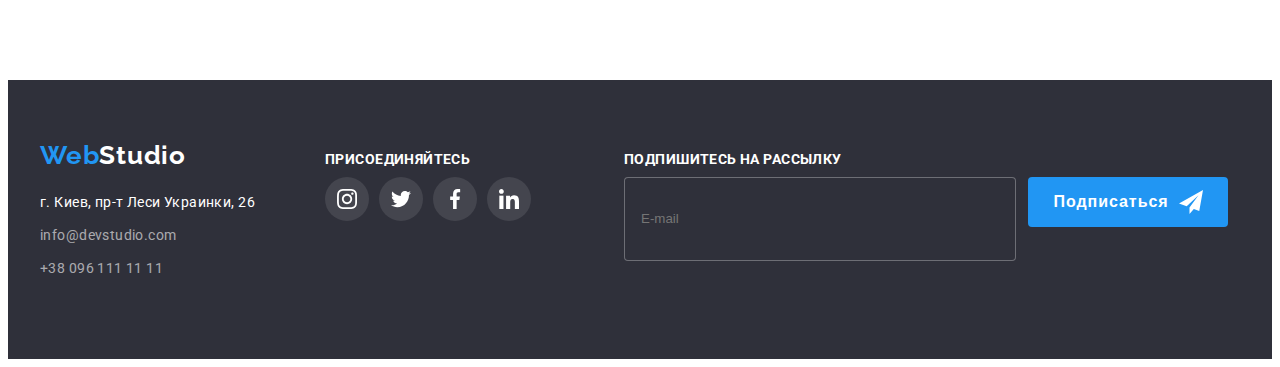
==== commit d6a4ae04: "Завершил портфолио" ====
--- a/portfolio.html
+++ b/portfolio.html
@@ -97,9 +97,11 @@
       </div>
     </div>
   </header>
+
   <!--PORTFOLIO PAGE-->
   <section class="porfolio section">
     <div class="container">
+
       <ul class="filter__list list">
         <li class="filter__item">
           <button class="filter__btn" type="button">Все</button>
@@ -117,19 +119,30 @@
           <button class="filter__btn" type="button">Маркетинг</button>
         </li>
       </ul>
+
       <ul class="projects__list list">
         <li class="project__item">
           <a class="project__link link" href="">
             <div class="portfolio">
-              <img class="portfolio__img" src="./images/portfolio/portfolio-img-1.jpg"
-                alt="Веб-сайт Технокряк на экране ноутбука" width="370" height="294" />
-              <p class="portfolio__text-overlay">
-                Ресурс предлагает комплексные предложения с разным уровнем функционала и сервисов.
-                Все это позволит посетителю получить исчерпывающие сведения о компании или частном
-                лице.
-              </p>
-            </div>
-            <div class="project__block">
+              <picture class="team_picture">
+                <source srcset="./images/portfolio/portfolio-img-1.jpg 1x, ./images/portfolio/portfolio-img-1@2x.jpg 2x"
+                  media="(min-width: 1200px)">
+                <source
+                  srcset="./images/portfolio/portfolio-img-1-tab.jpg 1x, ./images/portfolio/portfolio-img-1-tab@2x.jpg 2x"
+                  media="(min-width: 768px)">
+                <source
+                  srcset="./images/portfolio/portfolio-img-1-mob.jpg 1x, ./images/portfolio/portfolio-img-1-mob@2x.jpg 2x"
+                  media="(max-width: 767px)">
+                <img class="portfolio__img" src="./images/portfolio/portfolio-img-1.jpg"
+                  alt="Веб-сайт Технокряк на экране ноутбука" />
+              </picture>
+              <p class="portfolio__text-overlay">
+                Ресурс предлагает комплексные предложения с разным уровнем функционала и сервисов.
+                Все это позволит посетителю получить исчерпывающие сведения о компании или частном
+                лице.
+              </p>
+            </div>
+            <div class="project__block project__block--height">
               <h3 class="project__title">Технокряк</h3>
               <p class="project__type">Веб-сайт</p>
             </div>
@@ -138,8 +151,18 @@
         <li class="project__item">
           <a class="project__link link" href="">
             <div class="portfolio">
-              <img class="portfolio__img" src="./images/portfolio/portfolio-img-2.jpg"
-                alt="Дизайн постера New Orlean vs Golden Star" width="370" height="294" />
+              <picture class="team_picture">
+                <source srcset="./images/portfolio/portfolio-img-2.jpg 1x, ./images/portfolio/portfolio-img-2@2x.jpg 2x"
+                  media="(min-width: 1200px)">
+                <source
+                  srcset="./images/portfolio/portfolio-img-2-tab.jpg 1x, ./images/portfolio/portfolio-img-2-tab@2x.jpg 2x"
+                  media="(min-width: 768px)">
+                <source
+                  srcset="./images/portfolio/portfolio-img-2-mob.jpg 1x, ./images/portfolio/portfolio-img-2-mob@2x.jpg 2x"
+                  media="(max-width: 767px)">
+                <img class="portfolio__img" src="./images/portfolio/portfolio-img-2.jpg"
+                  alt="Дизайн постера New Orlean vs Golden Star" />
+              </picture>
               <p class="portfolio__text-overlay">
                 Ресурс предлагает комплексные предложения с разным уровнем функционала и сервисов.
                 Все это позволит посетителю получить исчерпывающие сведения о компании или частном
@@ -155,8 +178,18 @@
         <li class="project__item">
           <a class="project__link link" href="">
             <div class="portfolio">
-              <img class="portfolio__img" src="./images/portfolio/portfolio-img-3.jpg" alt="Логотип ресторана Seafood"
-                width="370" height="294" />
+              <picture class="team_picture">
+                <source srcset="./images/portfolio/portfolio-img-3.jpg 1x, ./images/portfolio/portfolio-img-3@2x.jpg 2x"
+                  media="(min-width: 1200px)">
+                <source
+                  srcset="./images/portfolio/portfolio-img-3-tab.jpg 1x, ./images/portfolio/portfolio-img-3-tab@2x.jpg 2x"
+                  media="(min-width: 768px)">
+                <source
+                  srcset="./images/portfolio/portfolio-img-3-mob.jpg 1x, ./images/portfolio/portfolio-img-3-mob@2x.jpg 2x"
+                  media="(max-width: 767px)">
+                <img class="portfolio__img" src="./images/portfolio/portfolio-img-3.jpg"
+                  alt="Логотип ресторана Seafood" />
+              </picture>
               <p class="portfolio__text-overlay">
                 Ресурс предлагает комплексные предложения с разным уровнем функционала и сервисов.
                 Все это позволит посетителю получить исчерпывающие сведения о компании или частном
@@ -172,8 +205,17 @@
         <li class="project__item">
           <a class="project__link link" href="">
             <div class="portfolio">
-              <img class="portfolio__img" src="./images/portfolio/portfolio-img-4.jpg" alt="Наушники проект Prime"
-                width="370" height="294" />
+              <picture class="team_picture">
+                <source srcset="./images/portfolio/portfolio-img-4.jpg 1x, ./images/portfolio/portfolio-img-4@2x.jpg 2x"
+                  media="(min-width: 1200px)">
+                <source
+                  srcset="./images/portfolio/portfolio-img-4-tab.jpg 1x, ./images/portfolio/portfolio-img-4-tab@2x.jpg 2x"
+                  media="(min-width: 768px)">
+                <source
+                  srcset="./images/portfolio/portfolio-img-4-mob.jpg 1x, ./images/portfolio/portfolio-img-4-mob@2x.jpg 2x"
+                  media="(max-width: 767px)">
+                <img class="portfolio__img" src="./images/portfolio/portfolio-img-4.jpg" alt="Наушники проект Prime" />
+              </picture>
               <p class="portfolio__text-overlay">
                 Ресурс предлагает комплексные предложения с разным уровнем функционала и сервисов.
                 Все это позволит посетителю получить исчерпывающие сведения о компании или частном
@@ -189,8 +231,17 @@
         <li class="project__item">
           <a class="project__link link" href="">
             <div class="portfolio">
-              <img class="portfolio__img" src="./images/portfolio/portfolio-img-5.jpg" alt="Коробки проект Boxes"
-                width="370" height="294" />
+              <picture class="team_picture">
+                <source srcset="./images/portfolio/portfolio-img-5.jpg 1x, ./images/portfolio/portfolio-img-5@2x.jpg 2x"
+                  media="(min-width: 1200px)">
+                <source
+                  srcset="./images/portfolio/portfolio-img-5-tab.jpg 1x, ./images/portfolio/portfolio-img-5-tab@2x.jpg 2x"
+                  media="(min-width: 768px)">
+                <source
+                  srcset="./images/portfolio/portfolio-img-5-mob.jpg 1x, ./images/portfolio/portfolio-img-5-mob@2x.jpg 2x"
+                  media="(max-width: 767px)">
+                <img class="portfolio__img" src="./images/portfolio/portfolio-img-5.jpg" alt="Коробки проект Boxes" />
+              </picture>
               <p class="portfolio__text-overlay">
                 Ресурс предлагает комплексные предложения с разным уровнем функционала и сервисов.
                 Все это позволит посетителю получить исчерпывающие сведения о компании или частном
@@ -206,8 +257,18 @@
         <li class="project__item">
           <a class="project__link link" href="">
             <div class="portfolio">
-              <img class="portfolio__img" src="./images/portfolio/portfolio-img-6.jpg"
-                alt="Веб-сайт Inspiration has no Borders на экране монитора" width="370" height="294" />
+              <picture class="team_picture">
+                <source srcset="./images/portfolio/portfolio-img-6.jpg 1x, ./images/portfolio/portfolio-img-6@2x.jpg 2x"
+                  media="(min-width: 1200px)">
+                <source
+                  srcset="./images/portfolio/portfolio-img-6-tab.jpg 1x, ./images/portfolio/portfolio-img-6-tab@2x.jpg 2x"
+                  media="(min-width: 768px)">
+                <source
+                  srcset="./images/portfolio/portfolio-img-6-mob.jpg 1x, ./images/portfolio/portfolio-img-6-mob@2x.jpg 2x"
+                  media="(max-width: 767px)">
+                <img class="portfolio__img" src="./images/portfolio/portfolio-img-6.jpg"
+                  alt="Веб-сайт Inspiration has no Borders на экране монитора" />
+              </picture>
               <p class="portfolio__text-overlay">
                 Ресурс предлагает комплексные предложения с разным уровнем функционала и сервисов.
                 Все это позволит посетителю получить исчерпывающие сведения о компании или частном
@@ -223,8 +284,18 @@
         <li class="project__item">
           <a class="project__link link" href="">
             <div class="portfolio">
-              <img class="portfolio__img" src="./images/portfolio/portfolio-img-7.jpg"
-                alt="Дизайн журнала издание Limited Edition" width="370" height="294" />
+              <picture class="team_picture">
+                <source srcset="./images/portfolio/portfolio-img-7.jpg 1x, ./images/portfolio/portfolio-img-7@2x.jpg 2x"
+                  media="(min-width: 1200px)">
+                <source
+                  srcset="./images/portfolio/portfolio-img-7-tab.jpg 1x, ./images/portfolio/portfolio-img-7-tab@2x.jpg 2x"
+                  media="(min-width: 768px)">
+                <source
+                  srcset="./images/portfolio/portfolio-img-7-mob.jpg 1x, ./images/portfolio/portfolio-img-7-mob@2x.jpg 2x"
+                  media="(max-width: 767px)">
+                <img class="portfolio__img" src="./images/portfolio/portfolio-img-7.jpg"
+                  alt="Дизайн журнала издание Limited Edition" />
+              </picture>
               <p class="portfolio__text-overlay">
                 Ресурс предлагает комплексные предложения с разным уровнем функционала и сервисов.
                 Все это позволит посетителю получить исчерпывающие сведения о компании или частном
@@ -240,8 +311,18 @@
         <li class="project__item">
           <a class="project__link link" href="">
             <div class="portfolio">
-              <img class="portfolio__img" src="./images/portfolio/portfolio-img-8.jpg" alt="Логотип на бирке проект LAB"
-                width="370" height="294" />
+              <picture class="team_picture">
+                <source srcset="./images/portfolio/portfolio-img-8.jpg 1x, ./images/portfolio/portfolio-img-8@2x.jpg 2x"
+                  media="(min-width: 1200px)">
+                <source
+                  srcset="./images/portfolio/portfolio-img-8-tab.jpg 1x, ./images/portfolio/portfolio-img-8-tab@2x.jpg 2x"
+                  media="(min-width: 768px)">
+                <source
+                  srcset="./images/portfolio/portfolio-img-8-mob.jpg 1x, ./images/portfolio/portfolio-img-8-mob@2x.jpg 2x"
+                  media="(max-width: 767px)">
+                <img class="portfolio__img" src="./images/portfolio/portfolio-img-8.jpg"
+                  alt="Логотип на бирке проект LAB" />
+              </picture>
               <p class="portfolio__text-overlay">
                 Ресурс предлагает комплексные предложения с разным уровнем функционала и сервисов.
                 Все это позволит посетителю получить исчерпывающие сведения о компании или частном
@@ -257,8 +338,18 @@
         <li class="project__item">
           <a class="project__link link" href="">
             <div class="portfolio">
-              <img class="portfolio__img" src="./images/portfolio/portfolio-img-9.jpg"
-                alt="Макет приложения Growing Business на ноутбуке" width="370" height="294" />
+              <picture class="team_picture">
+                <source srcset="./images/portfolio/portfolio-img-9.jpg 1x, ./images/portfolio/portfolio-img-9@2x.jpg 2x"
+                  media="(min-width: 1200px)">
+                <source
+                  srcset="./images/portfolio/portfolio-img-9-tab.jpg 1x, ./images/portfolio/portfolio-img-9-tab@2x.jpg 2x"
+                  media="(min-width: 768px)">
+                <source
+                  srcset="./images/portfolio/portfolio-img-9-mob.jpg 1x, ./images/portfolio/portfolio-img-9-mob@2x.jpg 2x"
+                  media="(max-width: 767px)">
+                <img class="portfolio__img" src="./images/portfolio/portfolio-img-9.jpg"
+                  alt="Макет приложения Growing Business на ноутбуке" />
+              </picture>
               <p class="portfolio__text-overlay">
                 Ресурс предлагает комплексные предложения с разным уровнем функционала и сервисов.
                 Все это позволит посетителю получить исчерпывающие сведения о компании или частном
--- a/css/main.min.css
+++ b/css/main.min.css
@@ -1,2 +1,2 @@
-:root{--primary-font-family: 'Roboto', sans-serif;--secondary-font-family: 'Raleway', sans-serif;--accent-color: #212121;--brand-color: #2196f3;--text-color: #757575;--hover-color: #188ce8}.visually-hidden{position:absolute;width:1px;height:1px;margin:-1px;border:0;padding:0;white-space:nowrap;clip-path:inset(100%);clip:rect(0 0 0 0);overflow:hidden}h1,h2,h3,h4,h5,h6,p{margin-top:0;margin-bottom:0}ul,ol{margin-top:0;margin-bottom:0;padding-left:0}img{display:block}.link{text-decoration:none}.list{list-style:none}body{font-family:var(--primary-font-family);color:var(--accent-color)}.container{width:100%;padding-left:15px;padding-right:15px}@media screen and (min-width: 480px){.container{width:480px;margin-left:auto;margin-right:auto}}@media screen and (min-width: 768px){.container{width:768px}}@media screen and (min-width: 1200px){.container{width:1200px}}@media screen and (max-width: 1200px){.section{padding-top:60px;padding-bottom:60px}}@media screen and (min-width: 1200px){.section{padding-top:94px;padding-bottom:94px}}@media screen and (max-width: 768px){.mobile-menu{position:fixed;left:0;top:0;width:100%;height:100%;background-color:#fff;opacity:0;visibility:hidden;pointer-events:none}.mobile-menu.is-open{opacity:1;visibility:visible;pointer-events:auto;transition:opacity 250ms cubic-bezier(0.4, 0, 0.2, 1),visibility 250ms cubic-bezier(0.4, 0, 0.2, 1)}.mobile-menu__container{position:relative;padding-top:48px;padding-bottom:48px;padding-left:28px}.mobile-menu__close-btn{position:absolute;top:10px;right:15px;background-color:transparent;border:0;padding:0;line-height:0;transition:fill 250ms cubic-bezier(0.4, 0, 0.2, 1)}.mobile-menu__close-btn:hover,.mobile-menu__close-btn:focus{fill:var(--brand-color)}.mobile-menu__nav{margin-bottom:302px}.mobile-menu__nav .link.current{color:var(--brand-color)}.mobile-menu__nav-item:not(:last-child){margin-bottom:32px}.mobile-menu__nav-link{font-weight:500;font-size:40px;line-height:1.18;text-align:center;letter-spacing:0.02em;color:var(--accent-color);transition:color 250ms cubic-bezier(0.4, 0, 0.2, 1)}.mobile-menu__nav-link:hover,.mobile-menu__nav-link:focus{color:var(--brand-color)}.mobile-menu__contacts{display:inline-block;margin-bottom:64px}.mobile-menu__tel{display:block;margin-bottom:32px;font-weight:500;font-size:34px;line-height:1.18;letter-spacing:0.02em;color:var(--brand-color)}.mobile-menu__mail{display:block;font-weight:500;font-size:24px;line-height:1.17;letter-spacing:0.02em;color:var(--text-color)}.mobile-menu__social-list{display:flex}.mobile-menu__social-item:not(:last-child){margin-right:20px}.mobile-menu__social-link{font-weight:500;font-size:18px;line-height:1.22;letter-spacing:0.02em;color:var(--brand-color)}}@media screen and (min-width: 768px){.mobile-menu{display:none}}.logo{font-family:var(--secondary-font-family);font-weight:700;font-size:24px;line-height:1.17;letter-spacing:0.03em;color:var(--brand-color)}.logo__content-black{color:var(--accent-color)}.logo__content-white{color:#fff}@media screen and (min-width: 1200px){.logo{font-size:26px;line-height:1.19}}.btn{min-width:200px;height:50px;border:0;border-radius:4px;font-weight:700;font-size:16px;line-height:1.88;letter-spacing:0.06em;cursor:pointer;color:#ffffff;background-color:var(--brand-color);transition:background-color 250ms cubic-bezier(0.4, 0, 0.2, 1)}.btn:hover,.btn:focus{background-color:var(--hover-color)}.header-item{font-weight:700;font-size:14px;line-height:1.14;letter-spacing:0.03em;text-transform:uppercase}.social-link{display:flex;align-items:center;justify-content:center;width:44px;height:44px;border-radius:50%}.title{font-weight:700;text-align:center;letter-spacing:0.03em}@media screen and (max-width: 1200px){.title{margin-bottom:30px;font-size:28px;line-height:1.18}}@media screen and (min-width: 1200px){.title{margin-bottom:50px;font-size:36px;line-height:1.17}}.backdrop{position:fixed;top:0;left:0;width:100%;height:100%;background-color:rgba(0,0,0,0.2);transition:opacity 250ms linear, visibility 250ms linear}.backdrop.is-hidden{opacity:0;visibility:hidden;pointer-events:none}.modal{position:absolute;top:50%;left:50%;transform:translate(-50%, -50%);padding:40px;background-color:#fff;box-shadow:0px 1px 3px rgba(0,0,0,0.12),0px 1px 1px rgba(0,0,0,0.14),0px 2px 1px rgba(0,0,0,0.2);border-radius:4px}.modal-btn__close{position:absolute;top:8px;right:8px;display:flex;justify-content:center;align-items:center;width:30px;height:30px;background-color:#fff;border:1px solid rgba(0,0,0,0.1);border-radius:50%;transition:fill 250ms cubic-bezier(0.4, 0, 0.2, 1)}.modal-btn__close:hover,.modal-btn__close:focus{fill:var(--brand-color)}@media screen and (max-width: 1200px){.modal{width:450px;height:609px}}@media screen and (min-width: 1200px){.modal{width:528px;height:581px}}.contact-form{display:flex;flex-direction:column}.contact-form__appeal{margin-bottom:12px;font-weight:700;font-size:20px;line-height:1.15;text-align:center;letter-spacing:0.03em;color:var(--accent-color)}.contact-form__span{display:block;margin-bottom:4px;font-weight:400;font-size:12px;line-height:1.17;letter-spacing:0.01em;color:var(--text-color)}.contact-form__wrapper{position:relative;display:block}.contact-form__input{display:block;margin-bottom:10px;width:100%;height:40px;padding-left:42px;border:1px solid rgba(33,33,33,0.2);border-radius:4px;transition:border-color 250ms cubic-bezier(0.4, 0, 0.2, 1)}.contact-form__input:focus{outline:none;border-color:var(--brand-color)}.contact-form__icon{position:absolute;left:12px;top:50%;transform:translateY(-50%);width:18px;height:18px;fill:var(--accent-color);transition:fill 250ms cubic-bezier(0.4, 0, 0.2, 1)}.contact-form__input:focus+.contact-form__icon{fill:var(--brand-color)}.contact-form__message{display:block;width:100%;height:120px;padding:12px 16px;resize:none;border:1px solid rgba(33,33,33,0.2);border-radius:4px;transition:border-color 250ms cubic-bezier(0.4, 0, 0.2, 1),fill 250ms cubic-bezier(0.4, 0, 0.2, 1)}.contact-form__message:focus{outline:none;border-color:var(--brand-color)}.checkbox__label{display:flex;align-items:center;margin-top:20px;margin-bottom:30px;font-weight:400;font-size:14px;line-height:1.71;letter-spacing:0.03em;color:var(--text-color)}.checkbox__label::before{display:block;width:16px;height:15px;margin-left:14px;margin-right:7px;border:1px solid var(--accent-color);border-radius:2px;cursor:pointer;content:'';transition:background-color 250ms cubic-bezier(0.4, 0, 0.2, 1),background-image 250ms cubic-bezier(0.4, 0, 0.2, 1),border 250ms cubic-bezier(0.4, 0, 0.2, 1)}.contact-form__checkbox:checked+.checkbox__label::before{background-color:var(--brand-color);background-image:url(../images/checkmark.svg);background-position:center;background-repeat:no-repeat;border:0}.contact-form__checkbox:focus+.checkbox__label::before{border:1px solid var(--brand-color)}.checkbox__policy{display:block;font-weight:400;letter-spacing:0.03em;color:var(--text-color)}.checkbox__link{font-weight:400;letter-spacing:0.03em;text-decoration-line:underline;color:var(--brand-color)}.contact-form__btn{align-self:center;transition:box-shadow 250ms cubic-bezier(0.4, 0, 0.2, 1)}.contact-form__btn:hover,.contact-form__btn:focus{box-shadow:0px 4px 4px rgba(0,0,0,0.15)}@media screen and (max-width: 1200px){.contact-form__appeal{line-height:1.5}.checkbox__label::before{margin-left:0}.checkbox__policy{font-size:12px;line-height:1.17}.checkbox__link{font-size:12px;line-height:1.17}}@media screen and (min-width: 1200px){.checkbox__policy{font-size:14px;line-height:1.71}.checkbox__link{font-size:14px;line-height:1.71}}.header{padding-top:10px;padding-bottom:10px;border-bottom:1px solid #ececec}.header__container{display:flex;align-items:center;justify-content:space-between}@media screen and (max-width: 768px){.menu{display:none}.header__contacts{display:none}.mobile-menu-btn{background-color:transparent;border:0;padding:0;line-height:0;transition:fill 250ms cubic-bezier(0.4, 0, 0.2, 1)}.mobile-menu-btn:hover,.mobile-menu-btn:focus{fill:var(--brand-color)}}@media screen and (min-width: 768px){.header{padding-top:0;padding-bottom:0}.mobile-menu-btn{display:none}.navigation{display:flex;align-items:center}.menu{display:flex;margin-left:88px}.menu .link.current{color:var(--brand-color)}.menu__item{position:relative}.menu__item:not(:last-child){margin-right:50px}.menu__link{display:block;padding-top:32px;padding-bottom:32px;font-weight:500;font-size:14px;line-height:1.14;letter-spacing:0.02em;color:var(--accent-color);transition:color 250ms cubic-bezier(0.4, 0, 0.2, 1)}.menu__link:hover,.menu__link:focus{color:var(--brand-color)}.menu__link.current::after{position:absolute;content:'';width:100%;height:4px;left:0;bottom:-1px;background:var(--brand-color);border-radius:2px}.header__contacts{display:block}.contact__item:not(:last-child){margin-bottom:10px}.contact__link{display:flex;align-items:center;font-weight:500;font-size:12px;line-height:1.17;letter-spacing:0.02em;color:var(--text-color)}.contact__icon{margin-right:8px;fill:var(--text-color)}.contact__icon--mail{width:14px;height:10px}.contact__icon--number{width:10px;height:14px}}@media screen and (min-width: 1200px){.menu{margin-left:93px}.header__contacts{display:flex}.contact__item:not(:last-child){margin-right:50px;margin-bottom:0}.contact__link{font-size:14px;line-height:1.14;transition:color 250ms cubic-bezier(0.4, 0, 0.2, 1)}.contact__link:hover,.contact__link:focus{color:var(--brand-color)}.contact__icon{margin-right:10px;fill:var(--text-color);transition:fill 250ms cubic-bezier(0.4, 0, 0.2, 1)}.contact__link:hover .contact__icon,.contact__link:focus .contact__icon{fill:var(--brand-color)}}.hero{margin-left:auto;margin-right:auto;padding-top:118px;padding-bottom:118px;background-repeat:no-repeat;background-color:#2f303a;background-position:center}.hero__title{margin-left:auto;margin-right:auto;width:360px;height:84px;font-weight:900;font-size:26px;line-height:1.62;text-align:center;letter-spacing:0.06em;text-transform:uppercase;color:#fff;margin-bottom:30px}.modal__btn{display:block;margin-left:auto;margin-right:auto}@media screen and (max-width: 768px){.hero{max-width:480px;background-image:linear-gradient(rgba(47,48,58,0.4), rgba(47,48,58,0.4)),url("/images/hero/hero-bg-mob .jpg");background-size:cover, 480px}}@media screen and (max-width: 768px) and (min-device-pixel-ratio: 2), screen and (max-width: 768px) and (min-resolution: 192dpi), screen and (max-width: 768px) and (min-resolution: 2dppx){.hero{background-image:linear-gradient(rgba(47,48,58,0.4), rgba(47,48,58,0.4)),url("/images/hero/hero-bg-mob@2x .jpg")}}@media screen and (min-width: 768px){.hero{max-width:768px;background-image:linear-gradient(rgba(47,48,58,0.4), rgba(47,48,58,0.4)),url("/images/hero/hero-bg-tab.jpg");background-size:cover, 768px}}@media screen and (min-width: 768px) and (min-device-pixel-ratio: 2), screen and (min-width: 768px) and (min-resolution: 192dpi), screen and (min-width: 768px) and (min-resolution: 2dppx){.hero{background-image:linear-gradient(rgba(47,48,58,0.4), rgba(47,48,58,0.4)),url("/images/hero/hero-bg-tab@2x.jpg")}}@media screen and (min-width: 1200px){.hero{max-width:1600px;padding-top:200px;padding-bottom:200px;background-image:linear-gradient(rgba(47,48,58,0.4), rgba(47,48,58,0.4)),url("/images/hero/hero-bg.jpg");background-size:cover, 1600px}}@media screen and (min-width: 1200px) and (min-device-pixel-ratio: 2), screen and (min-width: 1200px) and (min-resolution: 192dpi), screen and (min-width: 1200px) and (min-resolution: 2dppx){.hero{background-image:linear-gradient(rgba(47,48,58,0.4), rgba(47,48,58,0.4)),url("/images/hero/hero-bg@2x.jpg")}}@media screen and (min-width: 1200px){.hero__title{width:696px;height:120px;font-size:44px;line-height:1.36}}.advantage__item-block{display:flex;align-items:center;justify-content:center;height:120px;background-color:#f5f4fa;border-radius:4px;margin-bottom:30px}.advantage__header{margin-bottom:10px}.advantage__text{font-size:14px;line-height:1.71;letter-spacing:0.03em;color:var(--text-color)}@media screen and (max-width: 768px){.advantage__item{width:450px}.advantage__item:not(:last-child){margin-bottom:30px}.advantage__item-block{width:450x}.advantage__header{text-align:center}}@media screen and (min-width: 768px){.advantage__list{display:flex;flex-wrap:wrap;margin-top:-30px;margin-left:-30px}.advantage__item{width:354px;min-height:101px;margin-top:30px;margin-left:30px;flex-basis:calc((100% - 60px) / 2)}.advantage__item-block{width:354px}}@media screen and (min-width: 1200px){.advantage__list{display:flex;justify-content:center;flex-wrap:nowrap;margin-top:0px;margin-left:0px}.advantage__item{width:270px;min-height:101px;margin-top:0px;margin-left:0px;flex-basis:0}.advantage__item:not(:nth-child(4n)){margin-right:30px}.advantage__item-block{width:270px}}@media screen and (max-width: 1200px){.services{display:none}}@media screen and (min-width: 1200px){.services{display:flex;margin-bottom:94px}.services__list{display:flex;flex-wrap:wrap;justify-content:center}.services__item:not(:nth-child(3n)){margin-right:30px}.services__block{position:relative;width:370;left:294}.services__block-header{position:absolute;bottom:0;left:0;display:flex;align-items:center;justify-content:center;width:370px;height:70px;color:#ffffff;background:rgba(47,48,58,0.8)}}.our-team{background:#f5f4fa}.our-team__item{box-shadow:0px 1px 3px rgba(0,0,0,0.12),0px 1px 1px rgba(0,0,0,0.14),0px 2px 1px rgba(0,0,0,0.2);border-radius:0px 0px 4px 4px}.team__content{padding:30px 20px 24px;background-color:#fff;border-radius:0px 0px 4px 4px}.team__name{margin-bottom:10px;font-weight:500;font-size:16px;line-height:1.12;text-align:center;letter-spacing:0.03em}.team__profession{margin-bottom:16px;font-size:16px;line-height:1.12;text-align:center;letter-spacing:0.03em;color:var(--text-color)}.team__social-list{display:flex;justify-content:center}.team__social-item:not(:last-child){margin-right:10px}.team__social-link{background-color:#fff;transition:background-color 250ms cubic-bezier(0.4, 0, 0.2, 1)}.team__social-link:hover,.team__social-link:focus{background-color:var(--brand-color)}.team__social-icon{fill:#afb1b8;fill:#afb1b8;transition:fill 250ms cubic-bezier(0.4, 0, 0.2, 1)}.team__social-link:hover .team__social-icon,.team__social-link:focus .team__social-icon{fill:#fff}@media screen and (max-width: 768px){.our-team__item:not(:last-child){margin-bottom:30px}}@media screen and (min-width: 768px){.our-team__list{display:flex;flex-wrap:wrap;margin-top:-30px;margin-left:-30px}.our-team__item{margin-top:30px;margin-left:30px;flex-basis:calc((100% - 60px) / 2)}}@media screen and (min-width: 1200px){.our-team__list{display:flex;flex-wrap:wrap;margin-top:0;margin-left:0}.our-team__item{margin-top:0;margin-left:0;flex-basis:0}.our-team__item:not(:nth-child(4n)){margin-right:30px}.team__content{padding:30px 20px}}.clients__list{display:flex}.client__link{display:flex;align-items:center;justify-content:center;height:92px;border:1px solid #afb1b8;border-radius:4px;transition:border 250ms cubic-bezier(0.4, 0, 0.2, 1)}.client__link:hover,.client__link:focus{border:1px solid var(--brand-color)}.client__icon{fill:#afb1b8;transition:fill 250ms cubic-bezier(0.4, 0, 0.2, 1)}.client__link:hover .client__icon,.client__link:focus .client__icon{fill:var(--brand-color)}@media screen and (max-width: 768px){.clients__list{flex-wrap:wrap;margin-top:-30px;margin-left:-30px}.client__item{margin-top:30px;margin-left:30px;flex-basis:calc((100% - 60px) / 2)}.client__link{width:210px}}@media screen and (min-width: 768px){.clients__list{flex-wrap:wrap;margin-top:-30px;margin-left:-30px}.client__item{margin-top:30px;margin-left:30px;flex-basis:calc((100% - 90px) / 3)}.client__link{width:226px}}@media screen and (min-width: 1200px){.clients__list{justify-content:center;flex-wrap:nowrap;margin-top:0;margin-left:0}.client__item{margin-top:0;margin-left:0;flex-basis:0}.client__item:not(:last-child){margin-right:30px}.client__link{width:170px}}.footer{background-color:#2f303a;padding-top:60px;padding-bottom:60px}.footer__block-logo{display:flex;justify-content:center}.footer__contacts{margin-top:20px;display:flex;justify-content:center;font-style:normal;font-weight:400;font-size:14px;line-height:1.71;letter-spacing:0.03em;text-align:center}.footer-address__link{color:#ffffff}.footer-contact__link{color:rgba(255,255,255,0.6)}.footer__header{display:flex;justify-content:center;margin-bottom:20px;color:#fff}.footer-social__list{display:flex;justify-content:center}.footer-social__item:not(:last-child){margin-right:10px}.footer-social__link{background-color:rgba(255,255,255,0.1);transition:background-color 250ms cubic-bezier(0.4, 0, 0.2, 1)}.footer-social__link:hover,.footer-social__link:focus{background-color:var(--brand-color)}.footer-social__icon{fill:#fff;transition:fill 250ms cubic-bezier(0.4, 0, 0.2, 1)}.footer-social__link:hover .footer-social__icon,.footer-social__link:focus .footer-social__icon{fill:#fff}.subscription__form{display:block}.subscription__input{display:flex;margin-left:auto;margin-right:auto;width:450px;height:50px;padding:16px;margin-bottom:20px;color:rgba(255,255,255,0.6);border:1px solid rgba(255,255,255,0.3);border-radius:4px;background-color:#2f303a;transition:border 250ms cubic-bezier(0.4, 0, 0.2, 1)}.subscription__input:focus{outline:none;border:1px solid var(--brand-color)}.subscription__btn{margin-left:auto;margin-right:auto;display:flex;justify-content:center;align-items:center;transition:background-color 250ms cubic-bezier(0.4, 0, 0.2, 1)}.subscription__btn:hover,.subscription__btn:focus{background-color:var(--hover-color)}.subscription__icon{margin-left:10px;fill:#fff}@media screen and (max-width: 768px){.footer__block{margin-bottom:60px}.footer-social__block{margin-bottom:60px}}@media screen and (min-width: 768px){.footer__container-tab{display:flex;justify-content:center;margin-bottom:60px}.footer__block{margin-right:165px}}@media screen and (min-width: 1200px){.footer__container{display:flex;align-items:baseline}.footer__container :not(:last-child){margin-bottom:9px}.footer__container-tab{align-items:baseline;margin-right:93px}.footer__block{margin-right:70px}.footer__block-logo{display:block}.footer__contacts{text-align:left}.footer__header{display:block}.subscription__form{display:inline-flex}.subscription__input{width:358px;height:50px;margin-right:12px}}.filter__list{display:flex;justify-content:center;margin-bottom:50px}.filter__item:not(:last-child){margin-right:8px}.filter__btn{padding:6px 22px;border:0;border-radius:4px;font-weight:500;font-size:16px;line-height:1.62;letter-spacing:0.03em;color:var(--accent-color);background:#f5f4fa;transition:color 250ms cubic-bezier(0.4, 0, 0.2, 1),background-color 250ms cubic-bezier(0.4, 0, 0.2, 1),box-shadow 250ms cubic-bezier(0.4, 0, 0.2, 1)}.filter__btn:hover,.filter__btn:focus{color:#fff;background-color:var(--brand-color);cursor:pointer;box-shadow:0px 3px 1px rgba(0,0,0,0.1),0px 1px 2px rgba(0,0,0,0.08),0px 2px 2px rgba(0,0,0,0.12)}.projects__list{display:flex;flex-wrap:wrap;margin-top:-30px;margin-left:-30px}.project__item{margin-top:30px;margin-left:30px;flex-basis:calc((100% - 90px) / 3)}.project__link{display:block;transition:box-shadow 250ms cubic-bezier(0.4, 0, 0.2, 1)}.project__link:hover,.project__link:focus{box-shadow:0px 1px 1px rgba(0,0,0,0.12),0px 4px 4px rgba(0,0,0,0.06),1px 4px 6px rgba(0,0,0,0.16)}.portfolio{position:relative;overflow:hidden}.portfolio__text-overlay{position:absolute;width:100%;height:100%;top:0;left:0;padding:63px 24px;font-weight:400;font-size:18px;line-height:1.56;letter-spacing:0.03em;color:#ffffff;background-color:rgba(33,150,243,0.9);transform:translateY(100%);transition:transform 250ms cubic-bezier(0.4, 0, 0.2, 1)}.project__link:hover .portfolio__text-overlay,.project__link:focus .portfolio__text-overlay{transform:translateY(0)}.project__block{padding:20px 24px;border-left:1px solid #eeeeee;border-right:1px solid #eeeeee;border-bottom:1px solid #eeeeee}.project__title{margin-bottom:4px;font-weight:700;font-size:18px;line-height:2;letter-spacing:0.06em;color:var(--accent-color)}.project__type{font-size:16px;line-height:1.88;letter-spacing:0.03em;color:var(--text-color)}
+:root{--primary-font-family: 'Roboto', sans-serif;--secondary-font-family: 'Raleway', sans-serif;--accent-color: #212121;--brand-color: #2196f3;--text-color: #757575;--hover-color: #188ce8}.visually-hidden{position:absolute;width:1px;height:1px;margin:-1px;border:0;padding:0;white-space:nowrap;clip-path:inset(100%);clip:rect(0 0 0 0);overflow:hidden}h1,h2,h3,h4,h5,h6,p{margin-top:0;margin-bottom:0}ul,ol{margin-top:0;margin-bottom:0;padding-left:0}img{display:block}.link{text-decoration:none}.list{list-style:none}body{font-family:var(--primary-font-family);color:var(--accent-color)}.container{width:100%;padding-left:15px;padding-right:15px}@media screen and (min-width: 480px){.container{width:480px;margin-left:auto;margin-right:auto}}@media screen and (min-width: 768px){.container{width:768px}}@media screen and (min-width: 1200px){.container{width:1200px}}@media screen and (max-width: 1200px){.section{padding-top:60px;padding-bottom:60px}}@media screen and (min-width: 1200px){.section{padding-top:94px;padding-bottom:94px}}@media screen and (max-width: 768px){.mobile-menu{position:fixed;left:0;top:0;width:100%;height:100%;background-color:#fff;opacity:0;visibility:hidden;pointer-events:none;z-index:2}.mobile-menu.is-open{opacity:1;visibility:visible;pointer-events:auto;transition:opacity 250ms cubic-bezier(0.4, 0, 0.2, 1),visibility 250ms cubic-bezier(0.4, 0, 0.2, 1)}.mobile-menu__container{position:relative;padding-top:48px;padding-bottom:48px;padding-left:28px}.mobile-menu__close-btn{position:absolute;top:10px;right:15px;background-color:transparent;border:0;padding:0;line-height:0;transition:fill 250ms cubic-bezier(0.4, 0, 0.2, 1)}.mobile-menu__close-btn:hover,.mobile-menu__close-btn:focus{fill:var(--brand-color)}.mobile-menu__nav{margin-bottom:302px}.mobile-menu__nav .link.current{color:var(--brand-color)}.mobile-menu__nav-item:not(:last-child){margin-bottom:32px}.mobile-menu__nav-link{font-weight:500;font-size:40px;line-height:1.18;text-align:center;letter-spacing:0.02em;color:var(--accent-color);transition:color 250ms cubic-bezier(0.4, 0, 0.2, 1)}.mobile-menu__nav-link:hover,.mobile-menu__nav-link:focus{color:var(--brand-color)}.mobile-menu__contacts{display:inline-block;margin-bottom:64px}.mobile-menu__tel{display:block;margin-bottom:32px;font-weight:500;font-size:34px;line-height:1.18;letter-spacing:0.02em;color:var(--brand-color)}.mobile-menu__mail{display:block;font-weight:500;font-size:24px;line-height:1.17;letter-spacing:0.02em;color:var(--text-color)}.mobile-menu__social-list{display:flex}.mobile-menu__social-item:not(:last-child){margin-right:20px}.mobile-menu__social-link{font-weight:500;font-size:18px;line-height:1.22;letter-spacing:0.02em;color:var(--brand-color)}}@media screen and (min-width: 768px){.mobile-menu{display:none}}.logo{font-family:var(--secondary-font-family);font-weight:700;font-size:24px;line-height:1.17;letter-spacing:0.03em;color:var(--brand-color)}.logo__content-black{color:var(--accent-color)}.logo__content-white{color:#fff}@media screen and (min-width: 1200px){.logo{font-size:26px;line-height:1.19}}.btn{min-width:200px;height:50px;border:0;border-radius:4px;font-weight:700;font-size:16px;line-height:1.88;letter-spacing:0.06em;cursor:pointer;color:#ffffff;background-color:var(--brand-color);transition:background-color 250ms cubic-bezier(0.4, 0, 0.2, 1)}.btn:hover,.btn:focus{background-color:var(--hover-color)}.header-item{font-weight:700;font-size:14px;line-height:1.14;letter-spacing:0.03em;text-transform:uppercase}.social-link{display:flex;align-items:center;justify-content:center;width:44px;height:44px;border-radius:50%}.title{font-weight:700;text-align:center;letter-spacing:0.03em}@media screen and (max-width: 1200px){.title{margin-bottom:30px;font-size:28px;line-height:1.18}}@media screen and (min-width: 1200px){.title{margin-bottom:50px;font-size:36px;line-height:1.17}}.backdrop{position:fixed;top:0;left:0;width:100%;height:100%;background-color:rgba(0,0,0,0.2);transition:opacity 250ms linear, visibility 250ms linear}.backdrop.is-hidden{opacity:0;visibility:hidden;pointer-events:none}.modal{position:absolute;top:50%;left:50%;transform:translate(-50%, -50%);padding:40px;background-color:#fff;box-shadow:0px 1px 3px rgba(0,0,0,0.12),0px 1px 1px rgba(0,0,0,0.14),0px 2px 1px rgba(0,0,0,0.2);border-radius:4px}.modal-btn__close{position:absolute;top:8px;right:8px;display:flex;justify-content:center;align-items:center;width:30px;height:30px;background-color:#fff;border:1px solid rgba(0,0,0,0.1);border-radius:50%;transition:fill 250ms cubic-bezier(0.4, 0, 0.2, 1)}.modal-btn__close:hover,.modal-btn__close:focus{fill:var(--brand-color)}@media screen and (max-width: 1200px){.modal{width:450px;height:609px}}@media screen and (min-width: 1200px){.modal{width:528px;height:581px}}.contact-form{display:flex;flex-direction:column}.contact-form__appeal{margin-bottom:12px;font-weight:700;font-size:20px;line-height:1.15;text-align:center;letter-spacing:0.03em;color:var(--accent-color)}.contact-form__span{display:block;margin-bottom:4px;font-weight:400;font-size:12px;line-height:1.17;letter-spacing:0.01em;color:var(--text-color)}.contact-form__wrapper{position:relative;display:block}.contact-form__input{display:block;margin-bottom:10px;width:100%;height:40px;padding-left:42px;border:1px solid rgba(33,33,33,0.2);border-radius:4px;transition:border-color 250ms cubic-bezier(0.4, 0, 0.2, 1)}.contact-form__input:focus{outline:none;border-color:var(--brand-color)}.contact-form__icon{position:absolute;left:12px;top:50%;transform:translateY(-50%);width:18px;height:18px;fill:var(--accent-color);transition:fill 250ms cubic-bezier(0.4, 0, 0.2, 1)}.contact-form__input:focus+.contact-form__icon{fill:var(--brand-color)}.contact-form__message{display:block;width:100%;height:120px;padding:12px 16px;resize:none;border:1px solid rgba(33,33,33,0.2);border-radius:4px;transition:border-color 250ms cubic-bezier(0.4, 0, 0.2, 1),fill 250ms cubic-bezier(0.4, 0, 0.2, 1)}.contact-form__message:focus{outline:none;border-color:var(--brand-color)}.checkbox__label{display:flex;align-items:center;margin-top:20px;margin-bottom:30px;font-weight:400;font-size:14px;line-height:1.71;letter-spacing:0.03em;color:var(--text-color)}.checkbox__label::before{display:block;width:16px;height:15px;margin-left:14px;margin-right:7px;border:1px solid var(--accent-color);border-radius:2px;cursor:pointer;content:'';transition:background-color 250ms cubic-bezier(0.4, 0, 0.2, 1),background-image 250ms cubic-bezier(0.4, 0, 0.2, 1),border 250ms cubic-bezier(0.4, 0, 0.2, 1)}.contact-form__checkbox:checked+.checkbox__label::before{background-color:var(--brand-color);background-image:url(../images/checkmark.svg);background-position:center;background-repeat:no-repeat;border:0}.contact-form__checkbox:focus+.checkbox__label::before{border:1px solid var(--brand-color)}.checkbox__policy{display:block;font-weight:400;letter-spacing:0.03em;color:var(--text-color)}.checkbox__link{font-weight:400;letter-spacing:0.03em;text-decoration-line:underline;color:var(--brand-color)}.contact-form__btn{align-self:center;transition:box-shadow 250ms cubic-bezier(0.4, 0, 0.2, 1)}.contact-form__btn:hover,.contact-form__btn:focus{box-shadow:0px 4px 4px rgba(0,0,0,0.15)}@media screen and (max-width: 1200px){.contact-form__appeal{line-height:1.5}.checkbox__label::before{margin-left:0}.checkbox__policy{font-size:12px;line-height:1.17}.checkbox__link{font-size:12px;line-height:1.17}}@media screen and (min-width: 1200px){.checkbox__policy{font-size:14px;line-height:1.71}.checkbox__link{font-size:14px;line-height:1.71}}.header{padding-top:10px;padding-bottom:10px;border-bottom:1px solid #ececec}.header__container{display:flex;align-items:center;justify-content:space-between}@media screen and (max-width: 768px){.menu{display:none}.header__contacts{display:none}.mobile-menu-btn{background-color:transparent;border:0;padding:0;line-height:0;transition:fill 250ms cubic-bezier(0.4, 0, 0.2, 1)}.mobile-menu-btn:hover,.mobile-menu-btn:focus{fill:var(--brand-color)}}@media screen and (min-width: 768px){.header{padding-top:0;padding-bottom:0}.mobile-menu-btn{display:none}.navigation{display:flex;align-items:center}.menu{display:flex;margin-left:88px}.menu .link.current{color:var(--brand-color)}.menu__item{position:relative}.menu__item:not(:last-child){margin-right:50px}.menu__link{display:block;padding-top:32px;padding-bottom:32px;font-weight:500;font-size:14px;line-height:1.14;letter-spacing:0.02em;color:var(--accent-color);transition:color 250ms cubic-bezier(0.4, 0, 0.2, 1)}.menu__link:hover,.menu__link:focus{color:var(--brand-color)}.menu__link.current::after{position:absolute;content:'';width:100%;height:4px;left:0;bottom:-1px;background:var(--brand-color);border-radius:2px}.header__contacts{display:block}.contact__item:not(:last-child){margin-bottom:10px}.contact__link{display:flex;align-items:center;font-weight:500;font-size:12px;line-height:1.17;letter-spacing:0.02em;color:var(--text-color)}.contact__icon{margin-right:8px;fill:var(--text-color)}.contact__icon--mail{width:14px;height:10px}.contact__icon--number{width:10px;height:14px}}@media screen and (min-width: 1200px){.menu{margin-left:93px}.header__contacts{display:flex}.contact__item:not(:last-child){margin-right:50px;margin-bottom:0}.contact__link{font-size:14px;line-height:1.14;transition:color 250ms cubic-bezier(0.4, 0, 0.2, 1)}.contact__link:hover,.contact__link:focus{color:var(--brand-color)}.contact__icon{margin-right:10px;fill:var(--text-color);transition:fill 250ms cubic-bezier(0.4, 0, 0.2, 1)}.contact__link:hover .contact__icon,.contact__link:focus .contact__icon{fill:var(--brand-color)}}.hero{margin-left:auto;margin-right:auto;padding-top:118px;padding-bottom:118px;background-repeat:no-repeat;background-color:#2f303a;background-position:center}.hero__title{margin-left:auto;margin-right:auto;width:360px;height:84px;font-weight:900;font-size:26px;line-height:1.62;text-align:center;letter-spacing:0.06em;text-transform:uppercase;color:#fff;margin-bottom:30px}.modal__btn{display:block;margin-left:auto;margin-right:auto}@media screen and (max-width: 768px){.hero{max-width:480px;background-image:linear-gradient(rgba(47,48,58,0.4), rgba(47,48,58,0.4)),url("/images/hero/hero-bg-mob .jpg");background-size:cover, 480px}}@media screen and (max-width: 768px) and (min-device-pixel-ratio: 2), screen and (max-width: 768px) and (min-resolution: 192dpi), screen and (max-width: 768px) and (min-resolution: 2dppx){.hero{background-image:linear-gradient(rgba(47,48,58,0.4), rgba(47,48,58,0.4)),url("/images/hero/hero-bg-mob@2x .jpg")}}@media screen and (min-width: 768px){.hero{max-width:768px;background-image:linear-gradient(rgba(47,48,58,0.4), rgba(47,48,58,0.4)),url("/images/hero/hero-bg-tab.jpg");background-size:cover, 768px}}@media screen and (min-width: 768px) and (min-device-pixel-ratio: 2), screen and (min-width: 768px) and (min-resolution: 192dpi), screen and (min-width: 768px) and (min-resolution: 2dppx){.hero{background-image:linear-gradient(rgba(47,48,58,0.4), rgba(47,48,58,0.4)),url("/images/hero/hero-bg-tab@2x.jpg")}}@media screen and (min-width: 1200px){.hero{max-width:1600px;padding-top:200px;padding-bottom:200px;background-image:linear-gradient(rgba(47,48,58,0.4), rgba(47,48,58,0.4)),url("/images/hero/hero-bg.jpg");background-size:cover, 1600px}}@media screen and (min-width: 1200px) and (min-device-pixel-ratio: 2), screen and (min-width: 1200px) and (min-resolution: 192dpi), screen and (min-width: 1200px) and (min-resolution: 2dppx){.hero{background-image:linear-gradient(rgba(47,48,58,0.4), rgba(47,48,58,0.4)),url("/images/hero/hero-bg@2x.jpg")}}@media screen and (min-width: 1200px){.hero__title{width:696px;height:120px;font-size:44px;line-height:1.36}}.advantage__item-block{display:flex;align-items:center;justify-content:center;height:120px;background-color:#f5f4fa;border-radius:4px;margin-bottom:30px}.advantage__header{margin-bottom:10px}.advantage__text{font-size:14px;line-height:1.71;letter-spacing:0.03em;color:var(--text-color)}@media screen and (max-width: 768px){.advantage__item{width:450px}.advantage__item:not(:last-child){margin-bottom:30px}.advantage__item-block{width:450x}.advantage__header{text-align:center}}@media screen and (min-width: 768px){.advantage__list{display:flex;flex-wrap:wrap;margin-top:-30px;margin-left:-30px}.advantage__item{width:354px;min-height:101px;margin-top:30px;margin-left:30px;flex-basis:calc((100% - 60px) / 2)}.advantage__item-block{width:354px}}@media screen and (min-width: 1200px){.advantage__list{display:flex;justify-content:center;flex-wrap:nowrap;margin-top:0px;margin-left:0px}.advantage__item{width:270px;min-height:101px;margin-top:0px;margin-left:0px;flex-basis:0}.advantage__item:not(:nth-child(4n)){margin-right:30px}.advantage__item-block{width:270px}}@media screen and (max-width: 1200px){.services{display:none}}@media screen and (min-width: 1200px){.services{display:flex;margin-bottom:94px}.services__list{display:flex;flex-wrap:wrap;justify-content:center}.services__item:not(:nth-child(3n)){margin-right:30px}.services__block{position:relative;width:370;left:294}.services__block-header{position:absolute;bottom:0;left:0;display:flex;align-items:center;justify-content:center;width:370px;height:70px;color:#ffffff;background:rgba(47,48,58,0.8)}}.our-team{background:#f5f4fa}.our-team__item{box-shadow:0px 1px 3px rgba(0,0,0,0.12),0px 1px 1px rgba(0,0,0,0.14),0px 2px 1px rgba(0,0,0,0.2);border-radius:0px 0px 4px 4px}.team__content{padding:30px 20px 24px;background-color:#fff;border-radius:0px 0px 4px 4px}.team__name{margin-bottom:10px;font-weight:500;font-size:16px;line-height:1.12;text-align:center;letter-spacing:0.03em}.team__profession{margin-bottom:16px;font-size:16px;line-height:1.12;text-align:center;letter-spacing:0.03em;color:var(--text-color)}.team__social-list{display:flex;justify-content:center}.team__social-item:not(:last-child){margin-right:10px}.team__social-link{background-color:#fff;transition:background-color 250ms cubic-bezier(0.4, 0, 0.2, 1)}.team__social-link:hover,.team__social-link:focus{background-color:var(--brand-color)}.team__social-icon{fill:#afb1b8;fill:#afb1b8;transition:fill 250ms cubic-bezier(0.4, 0, 0.2, 1)}.team__social-link:hover .team__social-icon,.team__social-link:focus .team__social-icon{fill:#fff}@media screen and (max-width: 768px){.our-team__item:not(:last-child){margin-bottom:30px}}@media screen and (min-width: 768px){.our-team__list{display:flex;flex-wrap:wrap;margin-top:-30px;margin-left:-30px}.our-team__item{margin-top:30px;margin-left:30px;flex-basis:calc((100% - 60px) / 2)}}@media screen and (min-width: 1200px){.our-team__list{display:flex;flex-wrap:wrap;margin-top:0;margin-left:0}.our-team__item{margin-top:0;margin-left:0;flex-basis:0}.our-team__item:not(:nth-child(4n)){margin-right:30px}.team__content{padding:30px 20px}}.clients__list{display:flex}.client__link{display:flex;align-items:center;justify-content:center;height:92px;border:1px solid #afb1b8;border-radius:4px;transition:border 250ms cubic-bezier(0.4, 0, 0.2, 1)}.client__link:hover,.client__link:focus{border:1px solid var(--brand-color)}.client__icon{fill:#afb1b8;transition:fill 250ms cubic-bezier(0.4, 0, 0.2, 1)}.client__link:hover .client__icon,.client__link:focus .client__icon{fill:var(--brand-color)}@media screen and (max-width: 768px){.clients__list{flex-wrap:wrap;margin-top:-30px;margin-left:-30px}.client__item{margin-top:30px;margin-left:30px;flex-basis:calc((100% - 60px) / 2)}.client__link{width:210px}}@media screen and (min-width: 768px){.clients__list{flex-wrap:wrap;margin-top:-30px;margin-left:-30px}.client__item{margin-top:30px;margin-left:30px;flex-basis:calc((100% - 90px) / 3)}.client__link{width:226px}}@media screen and (min-width: 1200px){.clients__list{justify-content:center;flex-wrap:nowrap;margin-top:0;margin-left:0}.client__item{margin-top:0;margin-left:0;flex-basis:0}.client__item:not(:last-child){margin-right:30px}.client__link{width:170px}}.footer{background-color:#2f303a;padding-top:60px;padding-bottom:60px}.footer__block-logo{display:flex;justify-content:center}.footer__contacts{margin-top:20px;display:flex;justify-content:center;font-style:normal;font-weight:400;font-size:14px;line-height:1.71;letter-spacing:0.03em;text-align:center}.footer-address__link{color:#ffffff}.footer-contact__link{color:rgba(255,255,255,0.6)}.footer__header{display:flex;justify-content:center;margin-bottom:20px;color:#fff}.footer-social__list{display:flex;justify-content:center}.footer-social__item:not(:last-child){margin-right:10px}.footer-social__link{background-color:rgba(255,255,255,0.1);transition:background-color 250ms cubic-bezier(0.4, 0, 0.2, 1)}.footer-social__link:hover,.footer-social__link:focus{background-color:var(--brand-color)}.footer-social__icon{fill:#fff;transition:fill 250ms cubic-bezier(0.4, 0, 0.2, 1)}.footer-social__link:hover .footer-social__icon,.footer-social__link:focus .footer-social__icon{fill:#fff}.subscription__form{display:block}.subscription__input{display:flex;margin-left:auto;margin-right:auto;width:450px;height:50px;padding:16px;margin-bottom:20px;color:rgba(255,255,255,0.6);border:1px solid rgba(255,255,255,0.3);border-radius:4px;background-color:#2f303a;transition:border 250ms cubic-bezier(0.4, 0, 0.2, 1)}.subscription__input:focus{outline:none;border:1px solid var(--brand-color)}.subscription__btn{margin-left:auto;margin-right:auto;display:flex;justify-content:center;align-items:center;transition:background-color 250ms cubic-bezier(0.4, 0, 0.2, 1)}.subscription__btn:hover,.subscription__btn:focus{background-color:var(--hover-color)}.subscription__icon{margin-left:10px;fill:#fff}@media screen and (max-width: 768px){.footer__block{margin-bottom:60px}.footer-social__block{margin-bottom:60px}}@media screen and (min-width: 768px){.footer__container-tab{display:flex;justify-content:center;margin-bottom:60px}.footer__block{margin-right:165px}}@media screen and (min-width: 1200px){.footer__container{display:flex;align-items:baseline}.footer__container :not(:last-child){margin-bottom:9px}.footer__container-tab{align-items:baseline;margin-right:93px}.footer__block{margin-right:70px}.footer__block-logo{display:block}.footer__contacts{text-align:left}.footer__header{display:block}.subscription__form{display:inline-flex}.subscription__input{width:358px;height:50px;margin-right:12px}}.filter__list{display:flex}.filter__item:not(:last-child){margin-right:8px}.filter__btn{padding:6px 22px;border:0;border-radius:4px;font-weight:500;font-size:16px;line-height:1.62;letter-spacing:0.03em;color:var(--accent-color);background:#f5f4fa;transition:color 250ms cubic-bezier(0.4, 0, 0.2, 1),background-color 250ms cubic-bezier(0.4, 0, 0.2, 1),box-shadow 250ms cubic-bezier(0.4, 0, 0.2, 1)}.filter__btn:hover,.filter__btn:focus{color:#fff;background-color:var(--brand-color);cursor:pointer;box-shadow:0px 3px 1px rgba(0,0,0,0.1),0px 1px 2px rgba(0,0,0,0.08),0px 2px 2px rgba(0,0,0,0.12)}.projects__list{display:flex;flex-wrap:wrap}.project__link{display:block;transition:box-shadow 250ms cubic-bezier(0.4, 0, 0.2, 1)}.project__link:hover,.project__link:focus{box-shadow:0px 1px 1px rgba(0,0,0,0.12),0px 4px 4px rgba(0,0,0,0.06),1px 4px 6px rgba(0,0,0,0.16)}.portfolio{position:relative;overflow:hidden}.portfolio__text-overlay{position:absolute;width:100%;height:100%;top:0;left:0;font-weight:400;font-size:18px;line-height:1.56;letter-spacing:0.03em;color:#ffffff;background-color:rgba(33,150,243,0.9);transform:translateY(100%);transition:transform 250ms cubic-bezier(0.4, 0, 0.2, 1)}.project__link:hover .portfolio__text-overlay,.project__link:focus .portfolio__text-overlay{transform:translateY(0)}.project__block{padding:20px 24px;border-left:1px solid #eeeeee;border-right:1px solid #eeeeee;border-bottom:1px solid #eeeeee}.project__title{margin-bottom:4px;font-weight:700;font-size:18px;line-height:2;letter-spacing:0.06em;color:var(--accent-color)}.project__type{font-size:16px;line-height:1.88;letter-spacing:0.03em;color:var(--text-color)}@media screen and (max-width: 768px){.filter__list{flex-wrap:wrap;margin-bottom:25px}.filter__item{margin-bottom:15px}.project__item{margin-bottom:30px}.portfolio__text-overlay{padding:77px 24px}}@media screen and (min-width: 768px){.filter__list{justify-content:center;margin-bottom:30px}.projects__list{margin-top:-30px;margin-left:-30px}.project__item{margin-top:30px;margin-left:30px;flex-basis:calc((100% - 60px) / 2)}.project__block--height{height:146px}.portfolio__text-overlay{padding:49px 24px 77px}}@media screen and (min-width: 1200px){.filter__list{margin-bottom:50px}.project__item{flex-basis:calc((100% - 90px) / 3)}.project__block--height{height:110px}.portfolio__text-overlay{padding:63px 24px}}
 /*# sourceMappingURL=main.min.css.map */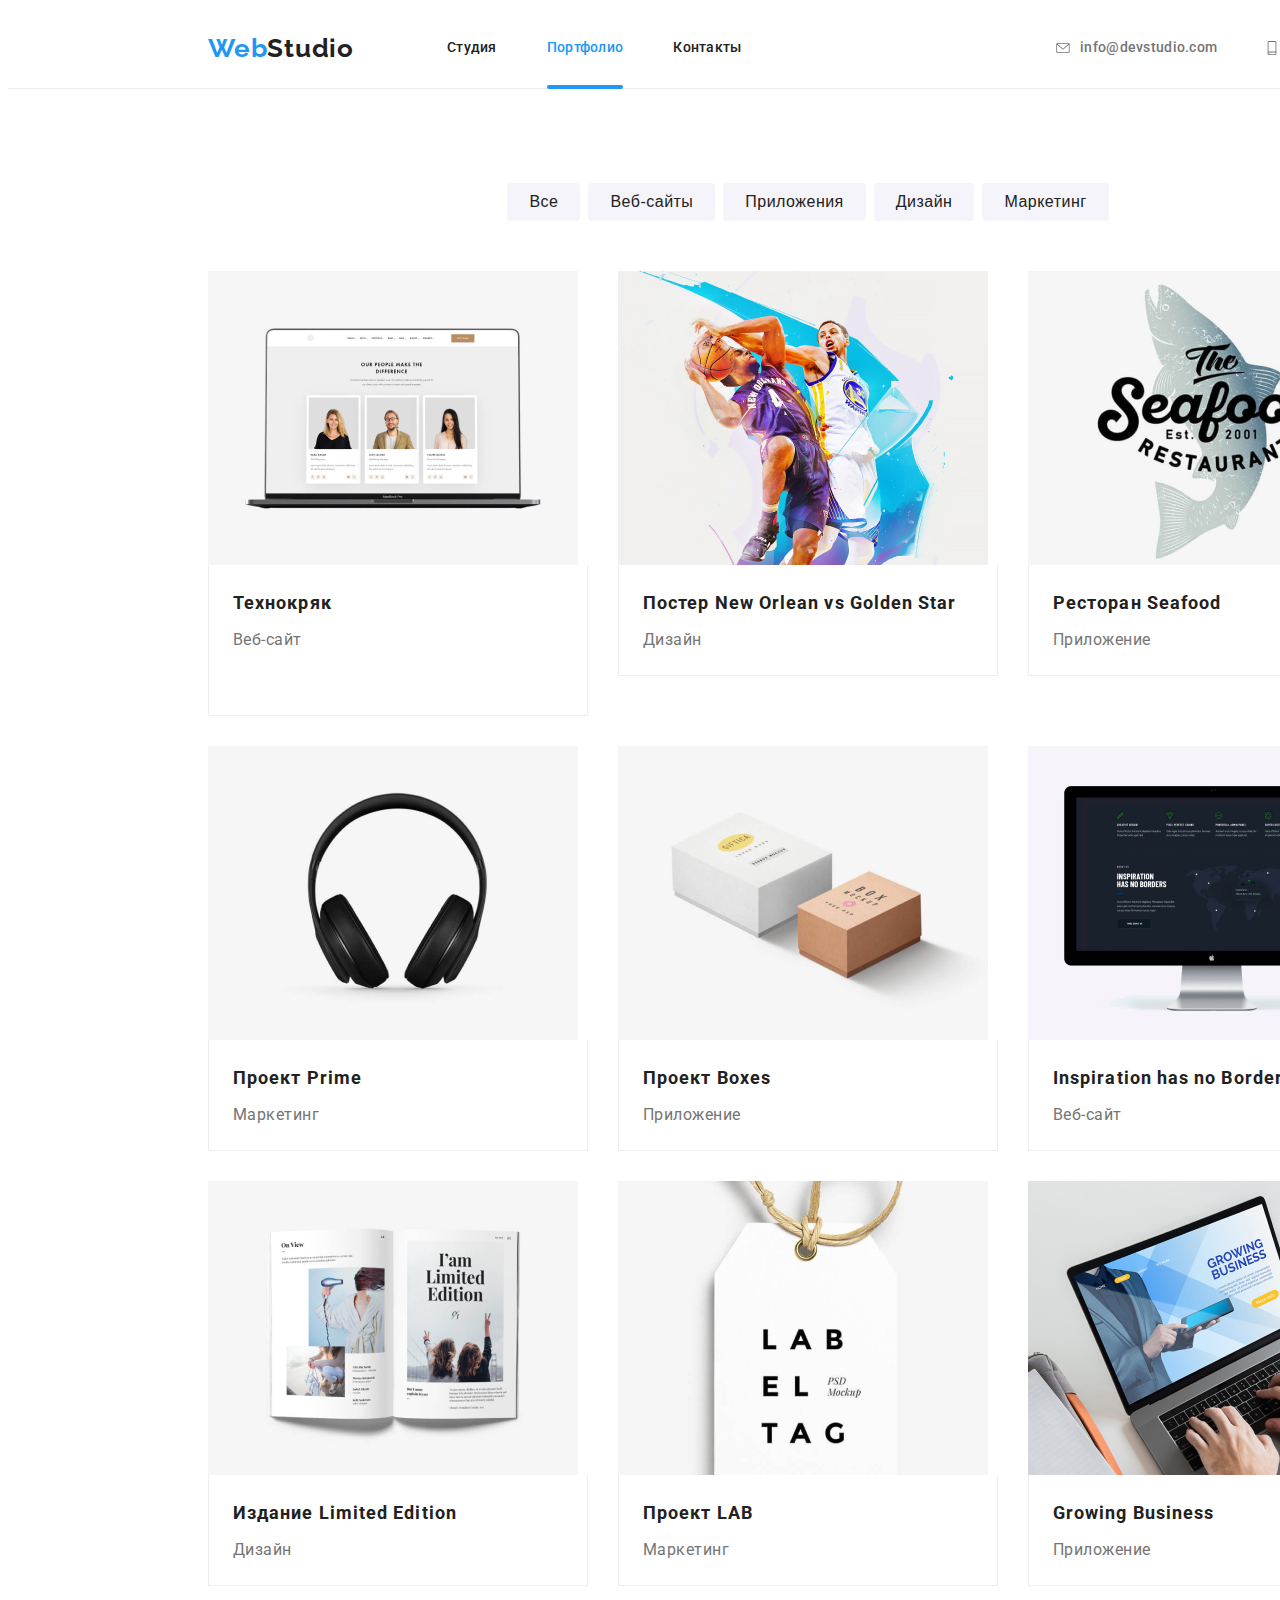
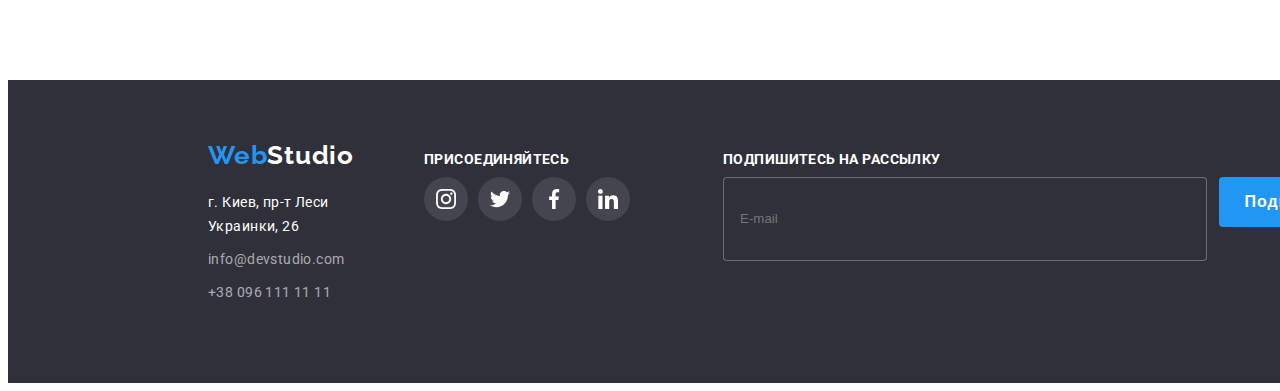
==== commit aa8c98b9: "Сделал исправления, добавил выравнивание" ====
--- a/portfolio.html
+++ b/portfolio.html
@@ -18,7 +18,7 @@
 
 <body>
   <!--HEADER-->
-  <header class="header">
+  <header class="header section-align">
     <div class="container header__container">
       <nav class="navigation">
         <a class="logo link" href="./index.html">Web<span class="logo__content-black">Studio</span></a>
@@ -99,7 +99,7 @@
   </header>
 
   <!--PORTFOLIO PAGE-->
-  <section class="porfolio section">
+  <section class="porfolio section section-align">
     <div class="container">
 
       <ul class="filter__list list">
@@ -366,7 +366,7 @@
     </div>
   </section>
   <!--FOOTER-->
-  <footer class="footer">
+  <footer class="footer section-align">
     <div class="container footer__container">
       <div class="footer__container-tab">
         <div class="footer__block">
--- a/css/main.min.css
+++ b/css/main.min.css
@@ -1,2 +1,2 @@
-:root{--primary-font-family: 'Roboto', sans-serif;--secondary-font-family: 'Raleway', sans-serif;--accent-color: #212121;--brand-color: #2196f3;--text-color: #757575;--hover-color: #188ce8}.visually-hidden{position:absolute;width:1px;height:1px;margin:-1px;border:0;padding:0;white-space:nowrap;clip-path:inset(100%);clip:rect(0 0 0 0);overflow:hidden}h1,h2,h3,h4,h5,h6,p{margin-top:0;margin-bottom:0}ul,ol{margin-top:0;margin-bottom:0;padding-left:0}img{display:block}.link{text-decoration:none}.list{list-style:none}body{font-family:var(--primary-font-family);color:var(--accent-color)}.container{width:100%;padding-left:15px;padding-right:15px}@media screen and (min-width: 480px){.container{width:480px;margin-left:auto;margin-right:auto}}@media screen and (min-width: 768px){.container{width:768px}}@media screen and (min-width: 1200px){.container{width:1200px}}@media screen and (max-width: 1200px){.section{padding-top:60px;padding-bottom:60px}}@media screen and (min-width: 1200px){.section{padding-top:94px;padding-bottom:94px}}@media screen and (max-width: 768px){.mobile-menu{position:fixed;left:0;top:0;width:100%;height:100%;background-color:#fff;opacity:0;visibility:hidden;pointer-events:none;z-index:2}.mobile-menu.is-open{opacity:1;visibility:visible;pointer-events:auto;transition:opacity 250ms cubic-bezier(0.4, 0, 0.2, 1),visibility 250ms cubic-bezier(0.4, 0, 0.2, 1)}.mobile-menu__container{position:relative;padding-top:48px;padding-bottom:48px;padding-left:28px}.mobile-menu__close-btn{position:absolute;top:10px;right:15px;background-color:transparent;border:0;padding:0;line-height:0;transition:fill 250ms cubic-bezier(0.4, 0, 0.2, 1)}.mobile-menu__close-btn:hover,.mobile-menu__close-btn:focus{fill:var(--brand-color)}.mobile-menu__nav{margin-bottom:302px}.mobile-menu__nav .link.current{color:var(--brand-color)}.mobile-menu__nav-item:not(:last-child){margin-bottom:32px}.mobile-menu__nav-link{font-weight:500;font-size:40px;line-height:1.18;text-align:center;letter-spacing:0.02em;color:var(--accent-color);transition:color 250ms cubic-bezier(0.4, 0, 0.2, 1)}.mobile-menu__nav-link:hover,.mobile-menu__nav-link:focus{color:var(--brand-color)}.mobile-menu__contacts{display:inline-block;margin-bottom:64px}.mobile-menu__tel{display:block;margin-bottom:32px;font-weight:500;font-size:34px;line-height:1.18;letter-spacing:0.02em;color:var(--brand-color)}.mobile-menu__mail{display:block;font-weight:500;font-size:24px;line-height:1.17;letter-spacing:0.02em;color:var(--text-color)}.mobile-menu__social-list{display:flex}.mobile-menu__social-item:not(:last-child){margin-right:20px}.mobile-menu__social-link{font-weight:500;font-size:18px;line-height:1.22;letter-spacing:0.02em;color:var(--brand-color)}}@media screen and (min-width: 768px){.mobile-menu{display:none}}.logo{font-family:var(--secondary-font-family);font-weight:700;font-size:24px;line-height:1.17;letter-spacing:0.03em;color:var(--brand-color)}.logo__content-black{color:var(--accent-color)}.logo__content-white{color:#fff}@media screen and (min-width: 1200px){.logo{font-size:26px;line-height:1.19}}.btn{min-width:200px;height:50px;border:0;border-radius:4px;font-weight:700;font-size:16px;line-height:1.88;letter-spacing:0.06em;cursor:pointer;color:#ffffff;background-color:var(--brand-color);transition:background-color 250ms cubic-bezier(0.4, 0, 0.2, 1)}.btn:hover,.btn:focus{background-color:var(--hover-color)}.header-item{font-weight:700;font-size:14px;line-height:1.14;letter-spacing:0.03em;text-transform:uppercase}.social-link{display:flex;align-items:center;justify-content:center;width:44px;height:44px;border-radius:50%}.title{font-weight:700;text-align:center;letter-spacing:0.03em}@media screen and (max-width: 1200px){.title{margin-bottom:30px;font-size:28px;line-height:1.18}}@media screen and (min-width: 1200px){.title{margin-bottom:50px;font-size:36px;line-height:1.17}}.backdrop{position:fixed;top:0;left:0;width:100%;height:100%;background-color:rgba(0,0,0,0.2);transition:opacity 250ms linear, visibility 250ms linear}.backdrop.is-hidden{opacity:0;visibility:hidden;pointer-events:none}.modal{position:absolute;top:50%;left:50%;transform:translate(-50%, -50%);padding:40px;background-color:#fff;box-shadow:0px 1px 3px rgba(0,0,0,0.12),0px 1px 1px rgba(0,0,0,0.14),0px 2px 1px rgba(0,0,0,0.2);border-radius:4px}.modal-btn__close{position:absolute;top:8px;right:8px;display:flex;justify-content:center;align-items:center;width:30px;height:30px;background-color:#fff;border:1px solid rgba(0,0,0,0.1);border-radius:50%;transition:fill 250ms cubic-bezier(0.4, 0, 0.2, 1)}.modal-btn__close:hover,.modal-btn__close:focus{fill:var(--brand-color)}@media screen and (max-width: 1200px){.modal{width:450px;height:609px}}@media screen and (min-width: 1200px){.modal{width:528px;height:581px}}.contact-form{display:flex;flex-direction:column}.contact-form__appeal{margin-bottom:12px;font-weight:700;font-size:20px;line-height:1.15;text-align:center;letter-spacing:0.03em;color:var(--accent-color)}.contact-form__span{display:block;margin-bottom:4px;font-weight:400;font-size:12px;line-height:1.17;letter-spacing:0.01em;color:var(--text-color)}.contact-form__wrapper{position:relative;display:block}.contact-form__input{display:block;margin-bottom:10px;width:100%;height:40px;padding-left:42px;border:1px solid rgba(33,33,33,0.2);border-radius:4px;transition:border-color 250ms cubic-bezier(0.4, 0, 0.2, 1)}.contact-form__input:focus{outline:none;border-color:var(--brand-color)}.contact-form__icon{position:absolute;left:12px;top:50%;transform:translateY(-50%);width:18px;height:18px;fill:var(--accent-color);transition:fill 250ms cubic-bezier(0.4, 0, 0.2, 1)}.contact-form__input:focus+.contact-form__icon{fill:var(--brand-color)}.contact-form__message{display:block;width:100%;height:120px;padding:12px 16px;resize:none;border:1px solid rgba(33,33,33,0.2);border-radius:4px;transition:border-color 250ms cubic-bezier(0.4, 0, 0.2, 1),fill 250ms cubic-bezier(0.4, 0, 0.2, 1)}.contact-form__message:focus{outline:none;border-color:var(--brand-color)}.checkbox__label{display:flex;align-items:center;margin-top:20px;margin-bottom:30px;font-weight:400;font-size:14px;line-height:1.71;letter-spacing:0.03em;color:var(--text-color)}.checkbox__label::before{display:block;width:16px;height:15px;margin-left:14px;margin-right:7px;border:1px solid var(--accent-color);border-radius:2px;cursor:pointer;content:'';transition:background-color 250ms cubic-bezier(0.4, 0, 0.2, 1),background-image 250ms cubic-bezier(0.4, 0, 0.2, 1),border 250ms cubic-bezier(0.4, 0, 0.2, 1)}.contact-form__checkbox:checked+.checkbox__label::before{background-color:var(--brand-color);background-image:url(../images/checkmark.svg);background-position:center;background-repeat:no-repeat;border:0}.contact-form__checkbox:focus+.checkbox__label::before{border:1px solid var(--brand-color)}.checkbox__policy{display:block;font-weight:400;letter-spacing:0.03em;color:var(--text-color)}.checkbox__link{font-weight:400;letter-spacing:0.03em;text-decoration-line:underline;color:var(--brand-color)}.contact-form__btn{align-self:center;transition:box-shadow 250ms cubic-bezier(0.4, 0, 0.2, 1)}.contact-form__btn:hover,.contact-form__btn:focus{box-shadow:0px 4px 4px rgba(0,0,0,0.15)}@media screen and (max-width: 1200px){.contact-form__appeal{line-height:1.5}.checkbox__label::before{margin-left:0}.checkbox__policy{font-size:12px;line-height:1.17}.checkbox__link{font-size:12px;line-height:1.17}}@media screen and (min-width: 1200px){.checkbox__policy{font-size:14px;line-height:1.71}.checkbox__link{font-size:14px;line-height:1.71}}.header{padding-top:10px;padding-bottom:10px;border-bottom:1px solid #ececec}.header__container{display:flex;align-items:center;justify-content:space-between}@media screen and (max-width: 768px){.menu{display:none}.header__contacts{display:none}.mobile-menu-btn{background-color:transparent;border:0;padding:0;line-height:0;transition:fill 250ms cubic-bezier(0.4, 0, 0.2, 1)}.mobile-menu-btn:hover,.mobile-menu-btn:focus{fill:var(--brand-color)}}@media screen and (min-width: 768px){.header{padding-top:0;padding-bottom:0}.mobile-menu-btn{display:none}.navigation{display:flex;align-items:center}.menu{display:flex;margin-left:88px}.menu .link.current{color:var(--brand-color)}.menu__item{position:relative}.menu__item:not(:last-child){margin-right:50px}.menu__link{display:block;padding-top:32px;padding-bottom:32px;font-weight:500;font-size:14px;line-height:1.14;letter-spacing:0.02em;color:var(--accent-color);transition:color 250ms cubic-bezier(0.4, 0, 0.2, 1)}.menu__link:hover,.menu__link:focus{color:var(--brand-color)}.menu__link.current::after{position:absolute;content:'';width:100%;height:4px;left:0;bottom:-1px;background:var(--brand-color);border-radius:2px}.header__contacts{display:block}.contact__item:not(:last-child){margin-bottom:10px}.contact__link{display:flex;align-items:center;font-weight:500;font-size:12px;line-height:1.17;letter-spacing:0.02em;color:var(--text-color)}.contact__icon{margin-right:8px;fill:var(--text-color)}.contact__icon--mail{width:14px;height:10px}.contact__icon--number{width:10px;height:14px}}@media screen and (min-width: 1200px){.menu{margin-left:93px}.header__contacts{display:flex}.contact__item:not(:last-child){margin-right:50px;margin-bottom:0}.contact__link{font-size:14px;line-height:1.14;transition:color 250ms cubic-bezier(0.4, 0, 0.2, 1)}.contact__link:hover,.contact__link:focus{color:var(--brand-color)}.contact__icon{margin-right:10px;fill:var(--text-color);transition:fill 250ms cubic-bezier(0.4, 0, 0.2, 1)}.contact__link:hover .contact__icon,.contact__link:focus .contact__icon{fill:var(--brand-color)}}.hero{margin-left:auto;margin-right:auto;padding-top:118px;padding-bottom:118px;background-repeat:no-repeat;background-color:#2f303a;background-position:center}.hero__title{margin-left:auto;margin-right:auto;width:360px;height:84px;font-weight:900;font-size:26px;line-height:1.62;text-align:center;letter-spacing:0.06em;text-transform:uppercase;color:#fff;margin-bottom:30px}.modal__btn{display:block;margin-left:auto;margin-right:auto}@media screen and (max-width: 768px){.hero{max-width:480px;background-image:linear-gradient(rgba(47,48,58,0.4), rgba(47,48,58,0.4)),url("/images/hero/hero-bg-mob .jpg");background-size:cover, 480px}}@media screen and (max-width: 768px) and (min-device-pixel-ratio: 2), screen and (max-width: 768px) and (min-resolution: 192dpi), screen and (max-width: 768px) and (min-resolution: 2dppx){.hero{background-image:linear-gradient(rgba(47,48,58,0.4), rgba(47,48,58,0.4)),url("/images/hero/hero-bg-mob@2x .jpg")}}@media screen and (min-width: 768px){.hero{max-width:768px;background-image:linear-gradient(rgba(47,48,58,0.4), rgba(47,48,58,0.4)),url("/images/hero/hero-bg-tab.jpg");background-size:cover, 768px}}@media screen and (min-width: 768px) and (min-device-pixel-ratio: 2), screen and (min-width: 768px) and (min-resolution: 192dpi), screen and (min-width: 768px) and (min-resolution: 2dppx){.hero{background-image:linear-gradient(rgba(47,48,58,0.4), rgba(47,48,58,0.4)),url("/images/hero/hero-bg-tab@2x.jpg")}}@media screen and (min-width: 1200px){.hero{max-width:1600px;padding-top:200px;padding-bottom:200px;background-image:linear-gradient(rgba(47,48,58,0.4), rgba(47,48,58,0.4)),url("/images/hero/hero-bg.jpg");background-size:cover, 1600px}}@media screen and (min-width: 1200px) and (min-device-pixel-ratio: 2), screen and (min-width: 1200px) and (min-resolution: 192dpi), screen and (min-width: 1200px) and (min-resolution: 2dppx){.hero{background-image:linear-gradient(rgba(47,48,58,0.4), rgba(47,48,58,0.4)),url("/images/hero/hero-bg@2x.jpg")}}@media screen and (min-width: 1200px){.hero__title{width:696px;height:120px;font-size:44px;line-height:1.36}}.advantage__item-block{display:flex;align-items:center;justify-content:center;height:120px;background-color:#f5f4fa;border-radius:4px;margin-bottom:30px}.advantage__header{margin-bottom:10px}.advantage__text{font-size:14px;line-height:1.71;letter-spacing:0.03em;color:var(--text-color)}@media screen and (max-width: 768px){.advantage__item{width:450px}.advantage__item:not(:last-child){margin-bottom:30px}.advantage__item-block{width:450x}.advantage__header{text-align:center}}@media screen and (min-width: 768px){.advantage__list{display:flex;flex-wrap:wrap;margin-top:-30px;margin-left:-30px}.advantage__item{width:354px;min-height:101px;margin-top:30px;margin-left:30px;flex-basis:calc((100% - 60px) / 2)}.advantage__item-block{width:354px}}@media screen and (min-width: 1200px){.advantage__list{display:flex;justify-content:center;flex-wrap:nowrap;margin-top:0px;margin-left:0px}.advantage__item{width:270px;min-height:101px;margin-top:0px;margin-left:0px;flex-basis:0}.advantage__item:not(:nth-child(4n)){margin-right:30px}.advantage__item-block{width:270px}}@media screen and (max-width: 1200px){.services{display:none}}@media screen and (min-width: 1200px){.services{display:flex;margin-bottom:94px}.services__list{display:flex;flex-wrap:wrap;justify-content:center}.services__item:not(:nth-child(3n)){margin-right:30px}.services__block{position:relative;width:370;left:294}.services__block-header{position:absolute;bottom:0;left:0;display:flex;align-items:center;justify-content:center;width:370px;height:70px;color:#ffffff;background:rgba(47,48,58,0.8)}}.our-team{background:#f5f4fa}.our-team__item{box-shadow:0px 1px 3px rgba(0,0,0,0.12),0px 1px 1px rgba(0,0,0,0.14),0px 2px 1px rgba(0,0,0,0.2);border-radius:0px 0px 4px 4px}.team__content{padding:30px 20px 24px;background-color:#fff;border-radius:0px 0px 4px 4px}.team__name{margin-bottom:10px;font-weight:500;font-size:16px;line-height:1.12;text-align:center;letter-spacing:0.03em}.team__profession{margin-bottom:16px;font-size:16px;line-height:1.12;text-align:center;letter-spacing:0.03em;color:var(--text-color)}.team__social-list{display:flex;justify-content:center}.team__social-item:not(:last-child){margin-right:10px}.team__social-link{background-color:#fff;transition:background-color 250ms cubic-bezier(0.4, 0, 0.2, 1)}.team__social-link:hover,.team__social-link:focus{background-color:var(--brand-color)}.team__social-icon{fill:#afb1b8;fill:#afb1b8;transition:fill 250ms cubic-bezier(0.4, 0, 0.2, 1)}.team__social-link:hover .team__social-icon,.team__social-link:focus .team__social-icon{fill:#fff}@media screen and (max-width: 768px){.our-team__item:not(:last-child){margin-bottom:30px}}@media screen and (min-width: 768px){.our-team__list{display:flex;flex-wrap:wrap;margin-top:-30px;margin-left:-30px}.our-team__item{margin-top:30px;margin-left:30px;flex-basis:calc((100% - 60px) / 2)}}@media screen and (min-width: 1200px){.our-team__list{display:flex;flex-wrap:wrap;margin-top:0;margin-left:0}.our-team__item{margin-top:0;margin-left:0;flex-basis:0}.our-team__item:not(:nth-child(4n)){margin-right:30px}.team__content{padding:30px 20px}}.clients__list{display:flex}.client__link{display:flex;align-items:center;justify-content:center;height:92px;border:1px solid #afb1b8;border-radius:4px;transition:border 250ms cubic-bezier(0.4, 0, 0.2, 1)}.client__link:hover,.client__link:focus{border:1px solid var(--brand-color)}.client__icon{fill:#afb1b8;transition:fill 250ms cubic-bezier(0.4, 0, 0.2, 1)}.client__link:hover .client__icon,.client__link:focus .client__icon{fill:var(--brand-color)}@media screen and (max-width: 768px){.clients__list{flex-wrap:wrap;margin-top:-30px;margin-left:-30px}.client__item{margin-top:30px;margin-left:30px;flex-basis:calc((100% - 60px) / 2)}.client__link{width:210px}}@media screen and (min-width: 768px){.clients__list{flex-wrap:wrap;margin-top:-30px;margin-left:-30px}.client__item{margin-top:30px;margin-left:30px;flex-basis:calc((100% - 90px) / 3)}.client__link{width:226px}}@media screen and (min-width: 1200px){.clients__list{justify-content:center;flex-wrap:nowrap;margin-top:0;margin-left:0}.client__item{margin-top:0;margin-left:0;flex-basis:0}.client__item:not(:last-child){margin-right:30px}.client__link{width:170px}}.footer{background-color:#2f303a;padding-top:60px;padding-bottom:60px}.footer__block-logo{display:flex;justify-content:center}.footer__contacts{margin-top:20px;display:flex;justify-content:center;font-style:normal;font-weight:400;font-size:14px;line-height:1.71;letter-spacing:0.03em;text-align:center}.footer-address__link{color:#ffffff}.footer-contact__link{color:rgba(255,255,255,0.6)}.footer__header{display:flex;justify-content:center;margin-bottom:20px;color:#fff}.footer-social__list{display:flex;justify-content:center}.footer-social__item:not(:last-child){margin-right:10px}.footer-social__link{background-color:rgba(255,255,255,0.1);transition:background-color 250ms cubic-bezier(0.4, 0, 0.2, 1)}.footer-social__link:hover,.footer-social__link:focus{background-color:var(--brand-color)}.footer-social__icon{fill:#fff;transition:fill 250ms cubic-bezier(0.4, 0, 0.2, 1)}.footer-social__link:hover .footer-social__icon,.footer-social__link:focus .footer-social__icon{fill:#fff}.subscription__form{display:block}.subscription__input{display:flex;margin-left:auto;margin-right:auto;width:450px;height:50px;padding:16px;margin-bottom:20px;color:rgba(255,255,255,0.6);border:1px solid rgba(255,255,255,0.3);border-radius:4px;background-color:#2f303a;transition:border 250ms cubic-bezier(0.4, 0, 0.2, 1)}.subscription__input:focus{outline:none;border:1px solid var(--brand-color)}.subscription__btn{margin-left:auto;margin-right:auto;display:flex;justify-content:center;align-items:center;transition:background-color 250ms cubic-bezier(0.4, 0, 0.2, 1)}.subscription__btn:hover,.subscription__btn:focus{background-color:var(--hover-color)}.subscription__icon{margin-left:10px;fill:#fff}@media screen and (max-width: 768px){.footer__block{margin-bottom:60px}.footer-social__block{margin-bottom:60px}}@media screen and (min-width: 768px){.footer__container-tab{display:flex;justify-content:center;margin-bottom:60px}.footer__block{margin-right:165px}}@media screen and (min-width: 1200px){.footer__container{display:flex;align-items:baseline}.footer__container :not(:last-child){margin-bottom:9px}.footer__container-tab{align-items:baseline;margin-right:93px}.footer__block{margin-right:70px}.footer__block-logo{display:block}.footer__contacts{text-align:left}.footer__header{display:block}.subscription__form{display:inline-flex}.subscription__input{width:358px;height:50px;margin-right:12px}}.filter__list{display:flex}.filter__item:not(:last-child){margin-right:8px}.filter__btn{padding:6px 22px;border:0;border-radius:4px;font-weight:500;font-size:16px;line-height:1.62;letter-spacing:0.03em;color:var(--accent-color);background:#f5f4fa;transition:color 250ms cubic-bezier(0.4, 0, 0.2, 1),background-color 250ms cubic-bezier(0.4, 0, 0.2, 1),box-shadow 250ms cubic-bezier(0.4, 0, 0.2, 1)}.filter__btn:hover,.filter__btn:focus{color:#fff;background-color:var(--brand-color);cursor:pointer;box-shadow:0px 3px 1px rgba(0,0,0,0.1),0px 1px 2px rgba(0,0,0,0.08),0px 2px 2px rgba(0,0,0,0.12)}.projects__list{display:flex;flex-wrap:wrap}.project__link{display:block;transition:box-shadow 250ms cubic-bezier(0.4, 0, 0.2, 1)}.project__link:hover,.project__link:focus{box-shadow:0px 1px 1px rgba(0,0,0,0.12),0px 4px 4px rgba(0,0,0,0.06),1px 4px 6px rgba(0,0,0,0.16)}.portfolio{position:relative;overflow:hidden}.portfolio__text-overlay{position:absolute;width:100%;height:100%;top:0;left:0;font-weight:400;font-size:18px;line-height:1.56;letter-spacing:0.03em;color:#ffffff;background-color:rgba(33,150,243,0.9);transform:translateY(100%);transition:transform 250ms cubic-bezier(0.4, 0, 0.2, 1)}.project__link:hover .portfolio__text-overlay,.project__link:focus .portfolio__text-overlay{transform:translateY(0)}.project__block{padding:20px 24px;border-left:1px solid #eeeeee;border-right:1px solid #eeeeee;border-bottom:1px solid #eeeeee}.project__title{margin-bottom:4px;font-weight:700;font-size:18px;line-height:2;letter-spacing:0.06em;color:var(--accent-color)}.project__type{font-size:16px;line-height:1.88;letter-spacing:0.03em;color:var(--text-color)}@media screen and (max-width: 768px){.filter__list{flex-wrap:wrap;margin-bottom:25px}.filter__item{margin-bottom:15px}.project__item{margin-bottom:30px}.portfolio__text-overlay{padding:77px 24px}}@media screen and (min-width: 768px){.filter__list{justify-content:center;margin-bottom:30px}.projects__list{margin-top:-30px;margin-left:-30px}.project__item{margin-top:30px;margin-left:30px;flex-basis:calc((100% - 60px) / 2)}.project__block--height{height:146px}.portfolio__text-overlay{padding:49px 24px 77px}}@media screen and (min-width: 1200px){.filter__list{margin-bottom:50px}.project__item{flex-basis:calc((100% - 90px) / 3)}.project__block--height{height:110px}.portfolio__text-overlay{padding:63px 24px}}
+:root{--primary-font-family: 'Roboto', sans-serif;--secondary-font-family: 'Raleway', sans-serif;--accent-color: #212121;--brand-color: #2196f3;--text-color: #757575;--hover-color: #188ce8}.visually-hidden{position:absolute;width:1px;height:1px;margin:-1px;border:0;padding:0;white-space:nowrap;clip-path:inset(100%);clip:rect(0 0 0 0);overflow:hidden}h1,h2,h3,h4,h5,h6,p{margin-top:0;margin-bottom:0}ul,ol{margin-top:0;margin-bottom:0;padding-left:0}img{display:block}.link{text-decoration:none}.list{list-style:none}body{font-family:var(--primary-font-family);color:var(--accent-color)}.container{width:100%;padding-left:15px;padding-right:15px}@media screen and (min-width: 480px){.container{width:480px;margin-left:auto;margin-right:auto}}@media screen and (min-width: 768px){.container{width:768px}}@media screen and (min-width: 1200px){.container{width:1200px}}.section-align{margin-left:auto;margin-right:auto}@media screen and (max-width: 768px){.section-align{width:480px}}@media screen and (min-width: 768px){.section-align{width:768px}}@media screen and (min-width: 1200px){.section-align{width:1600px}}@media screen and (max-width: 1200px){.section{padding-top:60px;padding-bottom:60px}}@media screen and (min-width: 1200px){.section{padding-top:94px;padding-bottom:94px}}@media screen and (max-width: 768px){.mobile-menu{position:fixed;left:0;top:0;width:100%;height:100%;background-color:#fff;opacity:0;visibility:hidden;pointer-events:none;z-index:2}.mobile-menu.is-open{opacity:1;visibility:visible;pointer-events:auto;transition:opacity 250ms cubic-bezier(0.4, 0, 0.2, 1),visibility 250ms cubic-bezier(0.4, 0, 0.2, 1)}.mobile-menu__container{position:relative;padding-top:48px;padding-bottom:48px;padding-left:28px}.mobile-menu__close-btn{position:absolute;top:10px;right:15px;background-color:transparent;border:0;padding:0;line-height:0;transition:fill 250ms cubic-bezier(0.4, 0, 0.2, 1)}.mobile-menu__close-btn:hover,.mobile-menu__close-btn:focus{fill:var(--brand-color)}.mobile-menu__nav{margin-bottom:302px}.mobile-menu__nav .link.current{color:var(--brand-color)}.mobile-menu__nav-item:not(:last-child){margin-bottom:32px}.mobile-menu__nav-link{font-weight:500;font-size:40px;line-height:1.18;text-align:center;letter-spacing:0.02em;color:var(--accent-color);transition:color 250ms cubic-bezier(0.4, 0, 0.2, 1)}.mobile-menu__nav-link:hover,.mobile-menu__nav-link:focus{color:var(--brand-color)}.mobile-menu__contacts{display:inline-block;margin-bottom:64px}.mobile-menu__tel{display:block;margin-bottom:32px;font-weight:500;font-size:34px;line-height:1.18;letter-spacing:0.02em;color:var(--brand-color)}.mobile-menu__mail{display:block;font-weight:500;font-size:24px;line-height:1.17;letter-spacing:0.02em;color:var(--text-color)}.mobile-menu__social-list{display:flex}.mobile-menu__social-item::after{content:'';margin-left:15px;border:1px solid rgba(33,33,33,0.2);transform:rotate(90deg)}.mobile-menu__social-item:last-child:after{content:'';border:none}.mobile-menu__social-item:not(:last-child){margin-right:20px}.mobile-menu__social-link{font-weight:500;font-size:18px;line-height:1.22;letter-spacing:0.02em;color:var(--brand-color)}}@media screen and (min-width: 768px){.mobile-menu{display:none}}.logo{font-family:var(--secondary-font-family);font-weight:700;font-size:24px;line-height:1.17;letter-spacing:0.03em;color:var(--brand-color)}.logo__content-black{color:var(--accent-color)}.logo__content-white{color:#fff}@media screen and (min-width: 1200px){.logo{font-size:26px;line-height:1.19}}.btn{min-width:200px;height:50px;border:0;border-radius:4px;font-weight:700;font-size:16px;line-height:1.88;letter-spacing:0.06em;cursor:pointer;color:#ffffff;background-color:var(--brand-color);transition:background-color 250ms cubic-bezier(0.4, 0, 0.2, 1)}.btn:hover,.btn:focus{background-color:var(--hover-color)}.header-item{font-weight:700;font-size:14px;line-height:1.14;letter-spacing:0.03em;text-transform:uppercase}.social-link{display:flex;align-items:center;justify-content:center;width:44px;height:44px;border-radius:50%}.title{font-weight:700;text-align:center;letter-spacing:0.03em}@media screen and (max-width: 1200px){.title{margin-bottom:30px;font-size:28px;line-height:1.18}}@media screen and (min-width: 1200px){.title{margin-bottom:50px;font-size:36px;line-height:1.17}}.backdrop{position:fixed;top:0;left:0;width:100%;height:100%;background-color:rgba(0,0,0,0.2);transition:opacity 250ms linear, visibility 250ms linear}.backdrop.is-hidden{opacity:0;visibility:hidden;pointer-events:none}.modal{position:absolute;top:50%;left:50%;transform:translate(-50%, -50%);padding:40px;background-color:#fff;box-shadow:0px 1px 3px rgba(0,0,0,0.12),0px 1px 1px rgba(0,0,0,0.14),0px 2px 1px rgba(0,0,0,0.2);border-radius:4px}.modal-btn__close{position:absolute;top:8px;right:8px;display:flex;justify-content:center;align-items:center;width:30px;height:30px;background-color:#fff;border:1px solid rgba(0,0,0,0.1);border-radius:50%;transition:fill 250ms cubic-bezier(0.4, 0, 0.2, 1)}.modal-btn__close:hover,.modal-btn__close:focus{fill:var(--brand-color)}@media screen and (max-width: 1200px){.modal{width:450px;height:609px}}@media screen and (min-width: 1200px){.modal{width:528px;height:581px}}.contact-form{display:flex;flex-direction:column}.contact-form__appeal{margin-bottom:12px;font-weight:700;font-size:20px;line-height:1.15;text-align:center;letter-spacing:0.03em;color:var(--accent-color)}.contact-form__span{display:block;margin-bottom:4px;font-weight:400;font-size:12px;line-height:1.17;letter-spacing:0.01em;color:var(--text-color)}.contact-form__wrapper{position:relative;display:block}.contact-form__input{display:block;margin-bottom:10px;width:100%;height:40px;padding-left:42px;border:1px solid rgba(33,33,33,0.2);border-radius:4px;transition:border-color 250ms cubic-bezier(0.4, 0, 0.2, 1)}.contact-form__input:focus{outline:none;border-color:var(--brand-color)}.contact-form__icon{position:absolute;left:12px;top:50%;transform:translateY(-50%);width:18px;height:18px;fill:var(--accent-color);transition:fill 250ms cubic-bezier(0.4, 0, 0.2, 1)}.contact-form__input:focus+.contact-form__icon{fill:var(--brand-color)}.contact-form__message{display:block;width:100%;height:120px;padding:12px 16px;resize:none;border:1px solid rgba(33,33,33,0.2);border-radius:4px;transition:border-color 250ms cubic-bezier(0.4, 0, 0.2, 1),fill 250ms cubic-bezier(0.4, 0, 0.2, 1)}.contact-form__message:focus{outline:none;border-color:var(--brand-color)}.checkbox__label{display:flex;align-items:center;margin-top:20px;margin-bottom:30px;font-weight:400;font-size:14px;line-height:1.71;letter-spacing:0.03em;color:var(--text-color)}.checkbox__label::before{display:block;width:16px;height:15px;margin-left:14px;margin-right:7px;border:1px solid var(--accent-color);border-radius:2px;cursor:pointer;content:'';transition:background-color 250ms cubic-bezier(0.4, 0, 0.2, 1),background-image 250ms cubic-bezier(0.4, 0, 0.2, 1),border 250ms cubic-bezier(0.4, 0, 0.2, 1)}.contact-form__checkbox:checked+.checkbox__label::before{background-color:var(--brand-color);background-image:url(../images/checkmark.svg);background-position:center;background-repeat:no-repeat;border:0}.contact-form__checkbox:focus+.checkbox__label::before{border:1px solid var(--brand-color)}.checkbox__policy{display:block;font-weight:400;letter-spacing:0.03em;color:var(--text-color)}.checkbox__link{font-weight:400;letter-spacing:0.03em;text-decoration-line:underline;color:var(--brand-color)}.contact-form__btn{align-self:center;transition:box-shadow 250ms cubic-bezier(0.4, 0, 0.2, 1)}.contact-form__btn:hover,.contact-form__btn:focus{box-shadow:0px 4px 4px rgba(0,0,0,0.15)}@media screen and (max-width: 1200px){.contact-form__appeal{line-height:1.5}.checkbox__label::before{margin-left:0}.checkbox__policy{font-size:12px;line-height:1.17}.checkbox__link{font-size:12px;line-height:1.17}}@media screen and (min-width: 1200px){.checkbox__policy{font-size:14px;line-height:1.71}.checkbox__link{font-size:14px;line-height:1.71}}.header{padding-top:10px;padding-bottom:10px;border-bottom:1px solid #ececec}.header__container{display:flex;align-items:center;justify-content:space-between}@media screen and (max-width: 768px){.menu{display:none}.header__contacts{display:none}.mobile-menu-btn{background-color:transparent;border:0;padding:0;line-height:0;transition:fill 250ms cubic-bezier(0.4, 0, 0.2, 1)}.mobile-menu-btn:hover,.mobile-menu-btn:focus{fill:var(--brand-color)}}@media screen and (min-width: 768px){.header{padding-top:0;padding-bottom:0}.mobile-menu-btn{display:none}.navigation{display:flex;align-items:center}.menu{display:flex;margin-left:88px}.menu .link.current{color:var(--brand-color)}.menu__item{position:relative}.menu__item:not(:last-child){margin-right:50px}.menu__link{display:block;padding-top:32px;padding-bottom:32px;font-weight:500;font-size:14px;line-height:1.14;letter-spacing:0.02em;color:var(--accent-color);transition:color 250ms cubic-bezier(0.4, 0, 0.2, 1)}.menu__link:hover,.menu__link:focus{color:var(--brand-color)}.menu__link.current::after{position:absolute;content:'';width:100%;height:4px;left:0;bottom:-1px;background:var(--brand-color);border-radius:2px}.header__contacts{display:block}.contact__item:not(:last-child){margin-bottom:10px}.contact__link{display:flex;align-items:center;font-weight:500;font-size:12px;line-height:1.17;letter-spacing:0.02em;color:var(--text-color)}.contact__icon{margin-right:8px;fill:var(--text-color)}.contact__icon--mail{width:14px;height:10px}.contact__icon--number{width:10px;height:14px}}@media screen and (min-width: 1200px){.menu{margin-left:93px}.header__contacts{display:flex}.contact__item:not(:last-child){margin-right:50px;margin-bottom:0}.contact__link{font-size:14px;line-height:1.14;transition:color 250ms cubic-bezier(0.4, 0, 0.2, 1)}.contact__link:hover,.contact__link:focus{color:var(--brand-color)}.contact__icon{margin-right:10px;fill:var(--text-color);transition:fill 250ms cubic-bezier(0.4, 0, 0.2, 1)}.contact__link:hover .contact__icon,.contact__link:focus .contact__icon{fill:var(--brand-color)}}.hero{padding-top:118px;padding-bottom:118px;background-repeat:no-repeat;background-color:#2f303a;background-position:center}.hero__title{margin-left:auto;margin-right:auto;width:360px;height:84px;font-weight:900;font-size:26px;line-height:1.62;text-align:center;letter-spacing:0.06em;text-transform:uppercase;color:#fff;margin-bottom:30px}.modal__btn{display:block;margin-left:auto;margin-right:auto}@media screen and (max-width: 768px){.hero{background-image:linear-gradient(rgba(47,48,58,0.4), rgba(47,48,58,0.4)),url("../images/hero/hero-bg-mob.jpg");background-size:cover, 480px}}@media screen and (max-width: 768px) and (min-device-pixel-ratio: 2), screen and (max-width: 768px) and (min-resolution: 192dpi), screen and (max-width: 768px) and (min-resolution: 2dppx){.hero{background-image:linear-gradient(rgba(47,48,58,0.4), rgba(47,48,58,0.4)),url("../images/hero/hero-bg-mob@2x.jpg")}}@media screen and (min-width: 768px){.hero{background-image:linear-gradient(rgba(47,48,58,0.4), rgba(47,48,58,0.4)),url("../images/hero/hero-bg-tab.jpg");background-size:cover, 768px}}@media screen and (min-width: 768px) and (min-device-pixel-ratio: 2), screen and (min-width: 768px) and (min-resolution: 192dpi), screen and (min-width: 768px) and (min-resolution: 2dppx){.hero{background-image:linear-gradient(rgba(47,48,58,0.4), rgba(47,48,58,0.4)),url("../images/hero/hero-bg-tab@2x.jpg")}}@media screen and (min-width: 1200px){.hero{padding-top:200px;padding-bottom:200px;background-image:linear-gradient(rgba(47,48,58,0.4), rgba(47,48,58,0.4)),url("../images/hero/hero-bg.jpg");background-size:cover, 1600px}}@media screen and (min-width: 1200px) and (min-device-pixel-ratio: 2), screen and (min-width: 1200px) and (min-resolution: 192dpi), screen and (min-width: 1200px) and (min-resolution: 2dppx){.hero{background-image:linear-gradient(rgba(47,48,58,0.4), rgba(47,48,58,0.4)),url("../images/hero/hero-bg@2x.jpg")}}@media screen and (min-width: 1200px){.hero__title{width:696px;height:120px;font-size:44px;line-height:1.36}}.advantage__item-block{display:flex;align-items:center;justify-content:center;height:120px;background-color:#f5f4fa;border-radius:4px;margin-bottom:30px}.advantage__header{margin-bottom:10px}.advantage__text{font-size:14px;line-height:1.71;letter-spacing:0.03em;color:var(--text-color)}@media screen and (max-width: 768px){.advantage__item{width:450px}.advantage__item:not(:last-child){margin-bottom:30px}.advantage__item-block{width:450x}.advantage__header{text-align:center}}@media screen and (min-width: 768px){.advantage__list{display:flex;flex-wrap:wrap;margin-top:-30px;margin-left:-30px}.advantage__item{width:354px;min-height:101px;margin-top:30px;margin-left:30px;flex-basis:calc((100% - 60px) / 2)}.advantage__item-block{width:354px}}@media screen and (min-width: 1200px){.advantage__list{display:flex;justify-content:center;flex-wrap:nowrap;margin-top:0px;margin-left:0px}.advantage__item{width:270px;min-height:101px;margin-top:0px;margin-left:0px;flex-basis:0}.advantage__item:not(:nth-child(4n)){margin-right:30px}.advantage__item-block{width:270px}}@media screen and (max-width: 1200px){.services{display:none}}@media screen and (min-width: 1200px){.services{display:flex;margin-bottom:94px}.services__list{display:flex;flex-wrap:wrap;justify-content:center}.services__item:not(:nth-child(3n)){margin-right:30px}.services__block{position:relative;width:370;left:294}.services__block-header{position:absolute;bottom:0;left:0;display:flex;align-items:center;justify-content:center;width:370px;height:70px;color:#ffffff;background:rgba(47,48,58,0.8)}}.our-team{background:#f5f4fa}.our-team__item{box-shadow:0px 1px 3px rgba(0,0,0,0.12),0px 1px 1px rgba(0,0,0,0.14),0px 2px 1px rgba(0,0,0,0.2);border-radius:0px 0px 4px 4px}.team__content{padding:30px 20px 24px;background-color:#fff;border-radius:0px 0px 4px 4px}.team__name{margin-bottom:10px;font-weight:500;font-size:16px;line-height:1.12;text-align:center;letter-spacing:0.03em}.team__profession{margin-bottom:16px;font-size:16px;line-height:1.12;text-align:center;letter-spacing:0.03em;color:var(--text-color)}.team__social-list{display:flex;justify-content:center}.team__social-item:not(:last-child){margin-right:10px}.team__social-link{background-color:#fff;transition:background-color 250ms cubic-bezier(0.4, 0, 0.2, 1)}.team__social-link:hover,.team__social-link:focus{background-color:var(--brand-color)}.team__social-icon{fill:#afb1b8;fill:#afb1b8;transition:fill 250ms cubic-bezier(0.4, 0, 0.2, 1)}.team__social-link:hover .team__social-icon,.team__social-link:focus .team__social-icon{fill:#fff}@media screen and (max-width: 768px){.our-team__item{width:450px;height:622px}.our-team__item:not(:last-child){margin-bottom:30px}}@media screen and (min-width: 768px){.our-team__list{display:flex;flex-wrap:wrap;margin-top:-30px;margin-left:-30px}.our-team__item{margin-top:30px;margin-left:30px;flex-basis:calc((100% - 60px) / 2)}}@media screen and (min-width: 1200px){.our-team__list{margin-top:0;margin-left:0}.our-team__item{margin-top:0;margin-left:0;flex-basis:0}.our-team__item:not(:nth-child(4n)){margin-right:30px}.team__content{padding:30px 20px}}.clients__list{display:flex}.client__link{display:flex;align-items:center;justify-content:center;height:92px;border:1px solid #afb1b8;border-radius:4px;transition:border 250ms cubic-bezier(0.4, 0, 0.2, 1)}.client__link:hover,.client__link:focus{border:1px solid var(--brand-color)}.client__icon{fill:#afb1b8;transition:fill 250ms cubic-bezier(0.4, 0, 0.2, 1)}.client__link:hover .client__icon,.client__link:focus .client__icon{fill:var(--brand-color)}@media screen and (max-width: 768px){.clients__list{flex-wrap:wrap;margin-top:-30px;margin-left:-30px}.client__item{margin-top:30px;margin-left:30px;flex-basis:calc((100% - 60px) / 2)}.client__link{width:210px}}@media screen and (min-width: 768px){.clients__list{flex-wrap:wrap;margin-top:-30px;margin-left:-30px}.client__item{margin-top:30px;margin-left:30px;flex-basis:calc((100% - 90px) / 3)}.client__link{width:226px}}@media screen and (min-width: 1200px){.clients__list{justify-content:center;flex-wrap:nowrap;margin-top:0;margin-left:0}.client__item{margin-top:0;margin-left:0;flex-basis:0}.client__item:not(:last-child){margin-right:30px}.client__link{width:170px}}.footer{background-color:#2f303a;padding-top:60px;padding-bottom:60px}.footer__block-logo{display:flex;justify-content:center}.footer__contacts{margin-top:20px;display:flex;justify-content:center;font-style:normal;font-weight:400;font-size:14px;line-height:1.71;letter-spacing:0.03em;text-align:center}.footer-address__link{color:#ffffff}.footer-contact__link{color:rgba(255,255,255,0.6)}.footer__header{display:flex;justify-content:center;margin-bottom:20px;color:#fff}.footer-social__list{display:flex;justify-content:center}.footer-social__item:not(:last-child){margin-right:10px}.footer-social__link{background-color:rgba(255,255,255,0.1);transition:background-color 250ms cubic-bezier(0.4, 0, 0.2, 1)}.footer-social__link:hover,.footer-social__link:focus{background-color:var(--brand-color)}.footer-social__icon{fill:#fff;transition:fill 250ms cubic-bezier(0.4, 0, 0.2, 1)}.footer-social__link:hover .footer-social__icon,.footer-social__link:focus .footer-social__icon{fill:#fff}.subscription__form{display:block}.subscription__input{display:flex;margin-left:auto;margin-right:auto;min-width:450px;height:50px;padding:16px;margin-bottom:20px;color:rgba(255,255,255,0.6);border:1px solid rgba(255,255,255,0.3);border-radius:4px;background-color:#2f303a;transition:border 250ms cubic-bezier(0.4, 0, 0.2, 1)}.subscription__input:focus{outline:none;border:1px solid var(--brand-color)}.subscription__btn{margin-left:auto;margin-right:auto;display:flex;justify-content:center;align-items:center;transition:background-color 250ms cubic-bezier(0.4, 0, 0.2, 1)}.subscription__btn:hover,.subscription__btn:focus{background-color:var(--hover-color)}.subscription__icon{margin-left:10px;fill:#fff}@media screen and (max-width: 768px){.footer__block{margin-bottom:60px}.footer-social__block{margin-bottom:60px}}@media screen and (min-width: 768px){.footer__container-tab{display:flex;justify-content:center;margin-bottom:60px}.footer__block{margin-right:165px}}@media screen and (min-width: 1200px){.footer__container{display:flex;align-items:baseline}.footer__container :not(:last-child){margin-bottom:9px}.footer__container-tab{align-items:baseline;margin-right:93px}.footer__block{margin-right:70px}.footer__block-logo{display:block}.footer__contacts{text-align:left}.footer__header{display:block}.subscription__form{display:inline-flex}.subscription__input{width:358px;height:50px;margin-right:12px}}.filter__list{display:flex}.filter__item:not(:last-child){margin-right:8px}.filter__btn{padding:6px 22px;border:0;border-radius:4px;font-weight:500;font-size:16px;line-height:1.62;letter-spacing:0.03em;color:var(--accent-color);background:#f5f4fa;transition:color 250ms cubic-bezier(0.4, 0, 0.2, 1),background-color 250ms cubic-bezier(0.4, 0, 0.2, 1),box-shadow 250ms cubic-bezier(0.4, 0, 0.2, 1)}.filter__btn:hover,.filter__btn:focus{color:#fff;background-color:var(--brand-color);cursor:pointer;box-shadow:0px 3px 1px rgba(0,0,0,0.1),0px 1px 2px rgba(0,0,0,0.08),0px 2px 2px rgba(0,0,0,0.12)}.projects__list{display:flex;flex-wrap:wrap}.project__link{display:block;transition:box-shadow 250ms cubic-bezier(0.4, 0, 0.2, 1)}.project__link:hover,.project__link:focus{box-shadow:0px 1px 1px rgba(0,0,0,0.12),0px 4px 4px rgba(0,0,0,0.06),1px 4px 6px rgba(0,0,0,0.16)}.portfolio{position:relative;overflow:hidden}.portfolio__text-overlay{position:absolute;width:100%;height:100%;top:0;left:0;font-weight:400;font-size:18px;line-height:1.56;letter-spacing:0.03em;color:#ffffff;background-color:rgba(33,150,243,0.9);transform:translateY(100%);transition:transform 250ms cubic-bezier(0.4, 0, 0.2, 1)}.project__link:hover .portfolio__text-overlay,.project__link:focus .portfolio__text-overlay{transform:translateY(0)}.project__block{padding:20px 24px;border-left:1px solid #eeeeee;border-right:1px solid #eeeeee;border-bottom:1px solid #eeeeee}.project__title{margin-bottom:4px;font-weight:700;font-size:18px;line-height:2;letter-spacing:0.06em;color:var(--accent-color)}.project__type{font-size:16px;line-height:1.88;letter-spacing:0.03em;color:var(--text-color)}@media screen and (max-width: 768px){.filter__list{flex-wrap:wrap;margin-bottom:25px}.filter__item{margin-bottom:15px}.project__item{margin-bottom:30px}.portfolio__text-overlay{padding:77px 24px}}@media screen and (min-width: 768px){.filter__list{justify-content:center;margin-bottom:30px}.projects__list{margin-top:-30px;margin-left:-30px}.project__item{margin-top:30px;margin-left:30px;flex-basis:calc((100% - 60px) / 2)}.project__block--height{height:146px}.portfolio__text-overlay{padding:49px 24px 77px}}@media screen and (min-width: 1200px){.filter__list{margin-bottom:50px}.project__item{flex-basis:calc((100% - 90px) / 3)}.project__block--height{height:110px}.portfolio__text-overlay{padding:63px 24px}}
 /*# sourceMappingURL=main.min.css.map */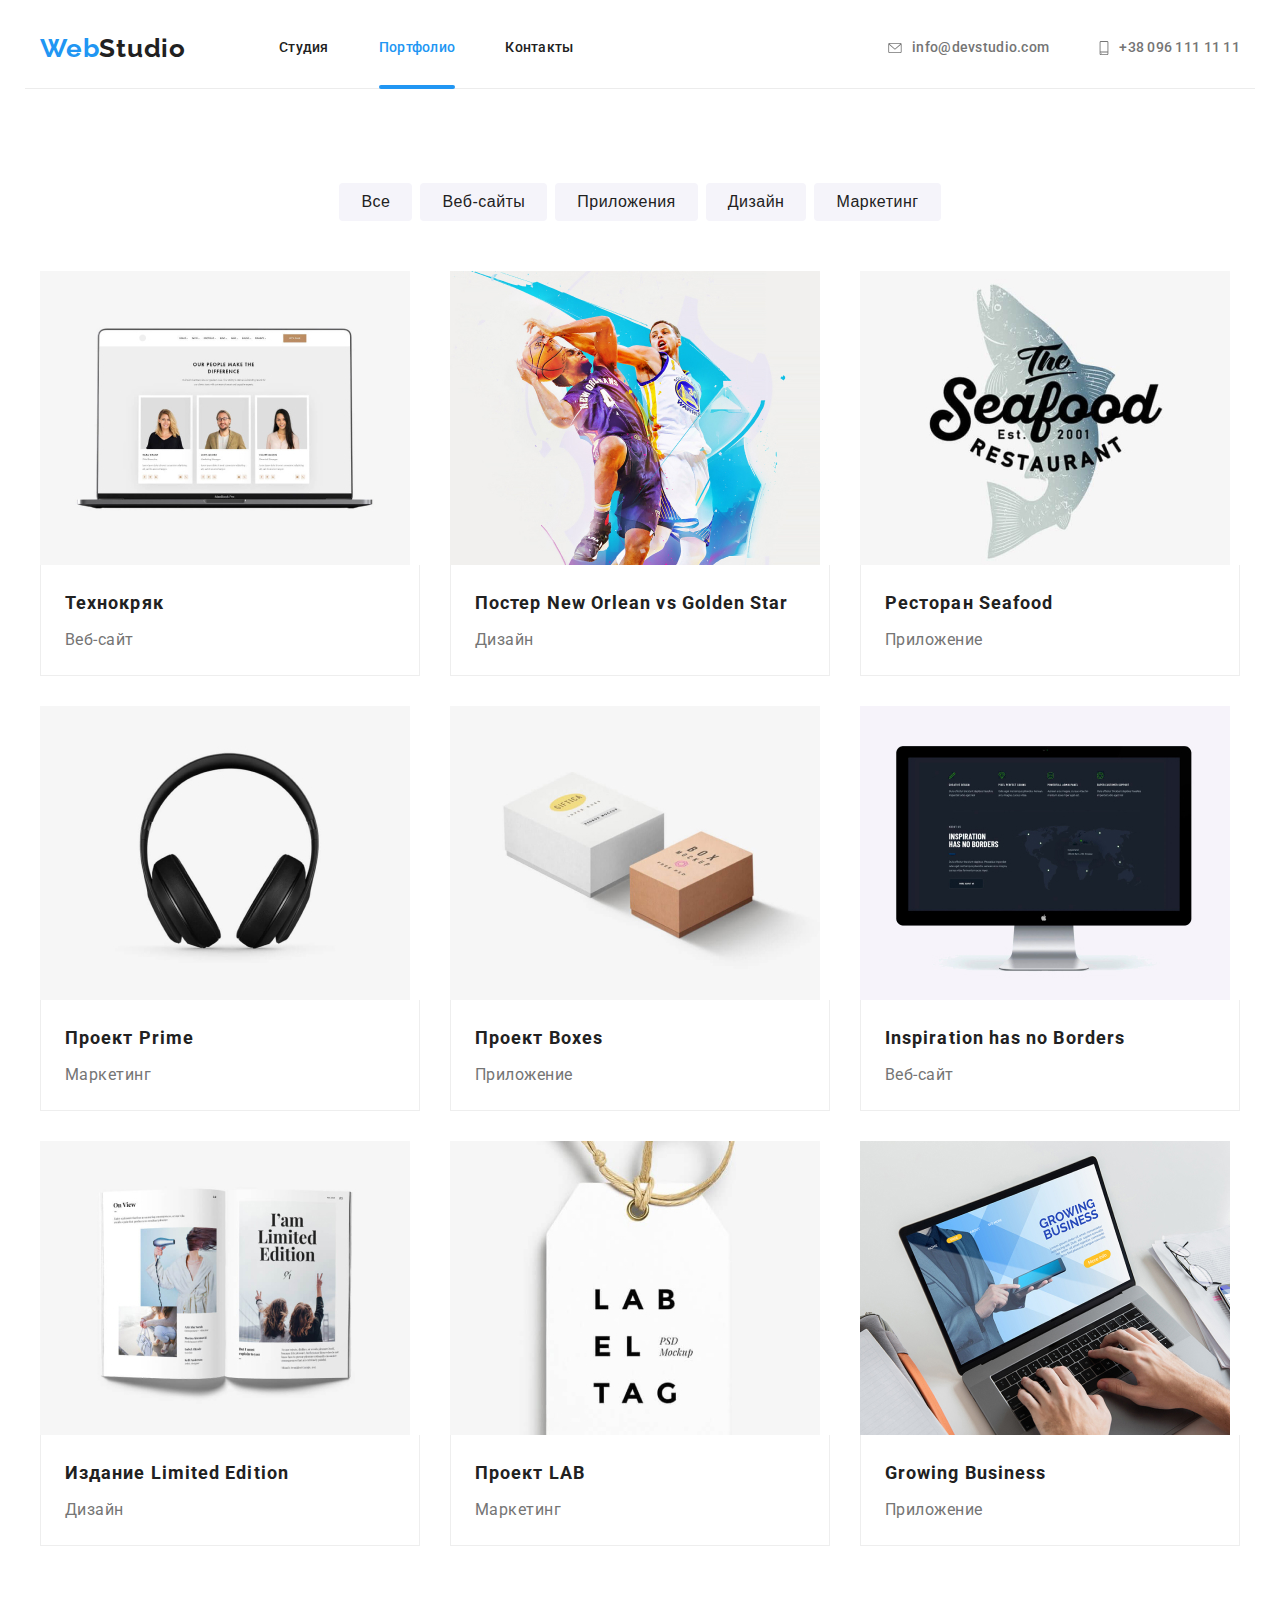
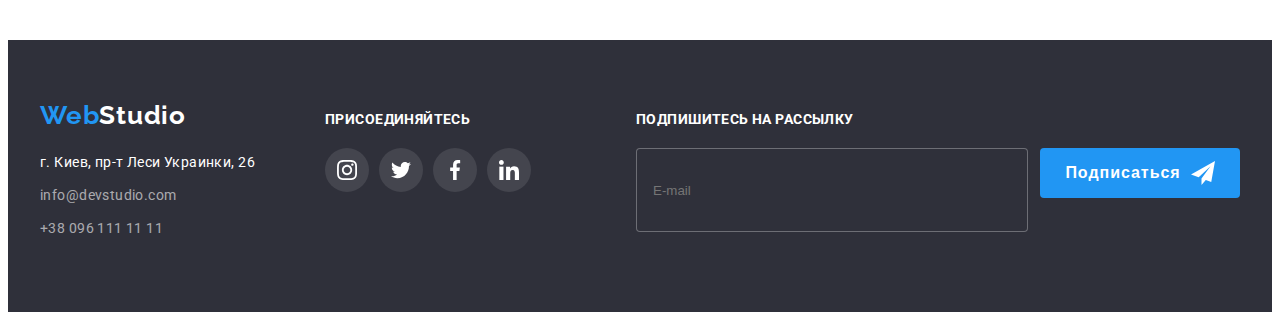
==== commit 1b3bd67c: "Доработки часть 1" ====
--- a/portfolio.html
+++ b/portfolio.html
@@ -18,7 +18,7 @@
 
 <body>
   <!--HEADER-->
-  <header class="header section-align">
+  <header class="header">
     <div class="container header__container">
       <nav class="navigation">
         <a class="logo link" href="./index.html">Web<span class="logo__content-black">Studio</span></a>
@@ -99,7 +99,7 @@
   </header>
 
   <!--PORTFOLIO PAGE-->
-  <section class="porfolio section section-align">
+  <section class="porfolio section">
     <div class="container">
 
       <ul class="filter__list list">
@@ -142,7 +142,7 @@
                 лице.
               </p>
             </div>
-            <div class="project__block project__block--height">
+            <div class="project__block">
               <h3 class="project__title">Технокряк</h3>
               <p class="project__type">Веб-сайт</p>
             </div>
@@ -366,7 +366,7 @@
     </div>
   </section>
   <!--FOOTER-->
-  <footer class="footer section-align">
+  <footer class="footer">
     <div class="container footer__container">
       <div class="footer__container-tab">
         <div class="footer__block">
--- a/css/main.min.css
+++ b/css/main.min.css
@@ -1,2 +1,2 @@
-:root{--primary-font-family: 'Roboto', sans-serif;--secondary-font-family: 'Raleway', sans-serif;--accent-color: #212121;--brand-color: #2196f3;--text-color: #757575;--hover-color: #188ce8}.visually-hidden{position:absolute;width:1px;height:1px;margin:-1px;border:0;padding:0;white-space:nowrap;clip-path:inset(100%);clip:rect(0 0 0 0);overflow:hidden}h1,h2,h3,h4,h5,h6,p{margin-top:0;margin-bottom:0}ul,ol{margin-top:0;margin-bottom:0;padding-left:0}img{display:block}.link{text-decoration:none}.list{list-style:none}body{font-family:var(--primary-font-family);color:var(--accent-color)}.container{width:100%;padding-left:15px;padding-right:15px}@media screen and (min-width: 480px){.container{width:480px;margin-left:auto;margin-right:auto}}@media screen and (min-width: 768px){.container{width:768px}}@media screen and (min-width: 1200px){.container{width:1200px}}.section-align{margin-left:auto;margin-right:auto}@media screen and (max-width: 768px){.section-align{width:480px}}@media screen and (min-width: 768px){.section-align{width:768px}}@media screen and (min-width: 1200px){.section-align{width:1600px}}@media screen and (max-width: 1200px){.section{padding-top:60px;padding-bottom:60px}}@media screen and (min-width: 1200px){.section{padding-top:94px;padding-bottom:94px}}@media screen and (max-width: 768px){.mobile-menu{position:fixed;left:0;top:0;width:100%;height:100%;background-color:#fff;opacity:0;visibility:hidden;pointer-events:none;z-index:2}.mobile-menu.is-open{opacity:1;visibility:visible;pointer-events:auto;transition:opacity 250ms cubic-bezier(0.4, 0, 0.2, 1),visibility 250ms cubic-bezier(0.4, 0, 0.2, 1)}.mobile-menu__container{position:relative;padding-top:48px;padding-bottom:48px;padding-left:28px}.mobile-menu__close-btn{position:absolute;top:10px;right:15px;background-color:transparent;border:0;padding:0;line-height:0;transition:fill 250ms cubic-bezier(0.4, 0, 0.2, 1)}.mobile-menu__close-btn:hover,.mobile-menu__close-btn:focus{fill:var(--brand-color)}.mobile-menu__nav{margin-bottom:302px}.mobile-menu__nav .link.current{color:var(--brand-color)}.mobile-menu__nav-item:not(:last-child){margin-bottom:32px}.mobile-menu__nav-link{font-weight:500;font-size:40px;line-height:1.18;text-align:center;letter-spacing:0.02em;color:var(--accent-color);transition:color 250ms cubic-bezier(0.4, 0, 0.2, 1)}.mobile-menu__nav-link:hover,.mobile-menu__nav-link:focus{color:var(--brand-color)}.mobile-menu__contacts{display:inline-block;margin-bottom:64px}.mobile-menu__tel{display:block;margin-bottom:32px;font-weight:500;font-size:34px;line-height:1.18;letter-spacing:0.02em;color:var(--brand-color)}.mobile-menu__mail{display:block;font-weight:500;font-size:24px;line-height:1.17;letter-spacing:0.02em;color:var(--text-color)}.mobile-menu__social-list{display:flex}.mobile-menu__social-item::after{content:'';margin-left:15px;border:1px solid rgba(33,33,33,0.2);transform:rotate(90deg)}.mobile-menu__social-item:last-child:after{content:'';border:none}.mobile-menu__social-item:not(:last-child){margin-right:20px}.mobile-menu__social-link{font-weight:500;font-size:18px;line-height:1.22;letter-spacing:0.02em;color:var(--brand-color)}}@media screen and (min-width: 768px){.mobile-menu{display:none}}.logo{font-family:var(--secondary-font-family);font-weight:700;font-size:24px;line-height:1.17;letter-spacing:0.03em;color:var(--brand-color)}.logo__content-black{color:var(--accent-color)}.logo__content-white{color:#fff}@media screen and (min-width: 1200px){.logo{font-size:26px;line-height:1.19}}.btn{min-width:200px;height:50px;border:0;border-radius:4px;font-weight:700;font-size:16px;line-height:1.88;letter-spacing:0.06em;cursor:pointer;color:#ffffff;background-color:var(--brand-color);transition:background-color 250ms cubic-bezier(0.4, 0, 0.2, 1)}.btn:hover,.btn:focus{background-color:var(--hover-color)}.header-item{font-weight:700;font-size:14px;line-height:1.14;letter-spacing:0.03em;text-transform:uppercase}.social-link{display:flex;align-items:center;justify-content:center;width:44px;height:44px;border-radius:50%}.title{font-weight:700;text-align:center;letter-spacing:0.03em}@media screen and (max-width: 1200px){.title{margin-bottom:30px;font-size:28px;line-height:1.18}}@media screen and (min-width: 1200px){.title{margin-bottom:50px;font-size:36px;line-height:1.17}}.backdrop{position:fixed;top:0;left:0;width:100%;height:100%;background-color:rgba(0,0,0,0.2);transition:opacity 250ms linear, visibility 250ms linear}.backdrop.is-hidden{opacity:0;visibility:hidden;pointer-events:none}.modal{position:absolute;top:50%;left:50%;transform:translate(-50%, -50%);padding:40px;background-color:#fff;box-shadow:0px 1px 3px rgba(0,0,0,0.12),0px 1px 1px rgba(0,0,0,0.14),0px 2px 1px rgba(0,0,0,0.2);border-radius:4px}.modal-btn__close{position:absolute;top:8px;right:8px;display:flex;justify-content:center;align-items:center;width:30px;height:30px;background-color:#fff;border:1px solid rgba(0,0,0,0.1);border-radius:50%;transition:fill 250ms cubic-bezier(0.4, 0, 0.2, 1)}.modal-btn__close:hover,.modal-btn__close:focus{fill:var(--brand-color)}@media screen and (max-width: 1200px){.modal{width:450px;height:609px}}@media screen and (min-width: 1200px){.modal{width:528px;height:581px}}.contact-form{display:flex;flex-direction:column}.contact-form__appeal{margin-bottom:12px;font-weight:700;font-size:20px;line-height:1.15;text-align:center;letter-spacing:0.03em;color:var(--accent-color)}.contact-form__span{display:block;margin-bottom:4px;font-weight:400;font-size:12px;line-height:1.17;letter-spacing:0.01em;color:var(--text-color)}.contact-form__wrapper{position:relative;display:block}.contact-form__input{display:block;margin-bottom:10px;width:100%;height:40px;padding-left:42px;border:1px solid rgba(33,33,33,0.2);border-radius:4px;transition:border-color 250ms cubic-bezier(0.4, 0, 0.2, 1)}.contact-form__input:focus{outline:none;border-color:var(--brand-color)}.contact-form__icon{position:absolute;left:12px;top:50%;transform:translateY(-50%);width:18px;height:18px;fill:var(--accent-color);transition:fill 250ms cubic-bezier(0.4, 0, 0.2, 1)}.contact-form__input:focus+.contact-form__icon{fill:var(--brand-color)}.contact-form__message{display:block;width:100%;height:120px;padding:12px 16px;resize:none;border:1px solid rgba(33,33,33,0.2);border-radius:4px;transition:border-color 250ms cubic-bezier(0.4, 0, 0.2, 1),fill 250ms cubic-bezier(0.4, 0, 0.2, 1)}.contact-form__message:focus{outline:none;border-color:var(--brand-color)}.checkbox__label{display:flex;align-items:center;margin-top:20px;margin-bottom:30px;font-weight:400;font-size:14px;line-height:1.71;letter-spacing:0.03em;color:var(--text-color)}.checkbox__label::before{display:block;width:16px;height:15px;margin-left:14px;margin-right:7px;border:1px solid var(--accent-color);border-radius:2px;cursor:pointer;content:'';transition:background-color 250ms cubic-bezier(0.4, 0, 0.2, 1),background-image 250ms cubic-bezier(0.4, 0, 0.2, 1),border 250ms cubic-bezier(0.4, 0, 0.2, 1)}.contact-form__checkbox:checked+.checkbox__label::before{background-color:var(--brand-color);background-image:url(../images/checkmark.svg);background-position:center;background-repeat:no-repeat;border:0}.contact-form__checkbox:focus+.checkbox__label::before{border:1px solid var(--brand-color)}.checkbox__policy{display:block;font-weight:400;letter-spacing:0.03em;color:var(--text-color)}.checkbox__link{font-weight:400;letter-spacing:0.03em;text-decoration-line:underline;color:var(--brand-color)}.contact-form__btn{align-self:center;transition:box-shadow 250ms cubic-bezier(0.4, 0, 0.2, 1)}.contact-form__btn:hover,.contact-form__btn:focus{box-shadow:0px 4px 4px rgba(0,0,0,0.15)}@media screen and (max-width: 1200px){.contact-form__appeal{line-height:1.5}.checkbox__label::before{margin-left:0}.checkbox__policy{font-size:12px;line-height:1.17}.checkbox__link{font-size:12px;line-height:1.17}}@media screen and (min-width: 1200px){.checkbox__policy{font-size:14px;line-height:1.71}.checkbox__link{font-size:14px;line-height:1.71}}.header{padding-top:10px;padding-bottom:10px;border-bottom:1px solid #ececec}.header__container{display:flex;align-items:center;justify-content:space-between}@media screen and (max-width: 768px){.menu{display:none}.header__contacts{display:none}.mobile-menu-btn{background-color:transparent;border:0;padding:0;line-height:0;transition:fill 250ms cubic-bezier(0.4, 0, 0.2, 1)}.mobile-menu-btn:hover,.mobile-menu-btn:focus{fill:var(--brand-color)}}@media screen and (min-width: 768px){.header{padding-top:0;padding-bottom:0}.mobile-menu-btn{display:none}.navigation{display:flex;align-items:center}.menu{display:flex;margin-left:88px}.menu .link.current{color:var(--brand-color)}.menu__item{position:relative}.menu__item:not(:last-child){margin-right:50px}.menu__link{display:block;padding-top:32px;padding-bottom:32px;font-weight:500;font-size:14px;line-height:1.14;letter-spacing:0.02em;color:var(--accent-color);transition:color 250ms cubic-bezier(0.4, 0, 0.2, 1)}.menu__link:hover,.menu__link:focus{color:var(--brand-color)}.menu__link.current::after{position:absolute;content:'';width:100%;height:4px;left:0;bottom:-1px;background:var(--brand-color);border-radius:2px}.header__contacts{display:block}.contact__item:not(:last-child){margin-bottom:10px}.contact__link{display:flex;align-items:center;font-weight:500;font-size:12px;line-height:1.17;letter-spacing:0.02em;color:var(--text-color)}.contact__icon{margin-right:8px;fill:var(--text-color)}.contact__icon--mail{width:14px;height:10px}.contact__icon--number{width:10px;height:14px}}@media screen and (min-width: 1200px){.menu{margin-left:93px}.header__contacts{display:flex}.contact__item:not(:last-child){margin-right:50px;margin-bottom:0}.contact__link{font-size:14px;line-height:1.14;transition:color 250ms cubic-bezier(0.4, 0, 0.2, 1)}.contact__link:hover,.contact__link:focus{color:var(--brand-color)}.contact__icon{margin-right:10px;fill:var(--text-color);transition:fill 250ms cubic-bezier(0.4, 0, 0.2, 1)}.contact__link:hover .contact__icon,.contact__link:focus .contact__icon{fill:var(--brand-color)}}.hero{padding-top:118px;padding-bottom:118px;background-repeat:no-repeat;background-color:#2f303a;background-position:center}.hero__title{margin-left:auto;margin-right:auto;width:360px;height:84px;font-weight:900;font-size:26px;line-height:1.62;text-align:center;letter-spacing:0.06em;text-transform:uppercase;color:#fff;margin-bottom:30px}.modal__btn{display:block;margin-left:auto;margin-right:auto}@media screen and (max-width: 768px){.hero{background-image:linear-gradient(rgba(47,48,58,0.4), rgba(47,48,58,0.4)),url("../images/hero/hero-bg-mob.jpg");background-size:cover, 480px}}@media screen and (max-width: 768px) and (min-device-pixel-ratio: 2), screen and (max-width: 768px) and (min-resolution: 192dpi), screen and (max-width: 768px) and (min-resolution: 2dppx){.hero{background-image:linear-gradient(rgba(47,48,58,0.4), rgba(47,48,58,0.4)),url("../images/hero/hero-bg-mob@2x.jpg")}}@media screen and (min-width: 768px){.hero{background-image:linear-gradient(rgba(47,48,58,0.4), rgba(47,48,58,0.4)),url("../images/hero/hero-bg-tab.jpg");background-size:cover, 768px}}@media screen and (min-width: 768px) and (min-device-pixel-ratio: 2), screen and (min-width: 768px) and (min-resolution: 192dpi), screen and (min-width: 768px) and (min-resolution: 2dppx){.hero{background-image:linear-gradient(rgba(47,48,58,0.4), rgba(47,48,58,0.4)),url("../images/hero/hero-bg-tab@2x.jpg")}}@media screen and (min-width: 1200px){.hero{padding-top:200px;padding-bottom:200px;background-image:linear-gradient(rgba(47,48,58,0.4), rgba(47,48,58,0.4)),url("../images/hero/hero-bg.jpg");background-size:cover, 1600px}}@media screen and (min-width: 1200px) and (min-device-pixel-ratio: 2), screen and (min-width: 1200px) and (min-resolution: 192dpi), screen and (min-width: 1200px) and (min-resolution: 2dppx){.hero{background-image:linear-gradient(rgba(47,48,58,0.4), rgba(47,48,58,0.4)),url("../images/hero/hero-bg@2x.jpg")}}@media screen and (min-width: 1200px){.hero__title{width:696px;height:120px;font-size:44px;line-height:1.36}}.advantage__item-block{display:flex;align-items:center;justify-content:center;height:120px;background-color:#f5f4fa;border-radius:4px;margin-bottom:30px}.advantage__header{margin-bottom:10px}.advantage__text{font-size:14px;line-height:1.71;letter-spacing:0.03em;color:var(--text-color)}@media screen and (max-width: 768px){.advantage__item{width:450px}.advantage__item:not(:last-child){margin-bottom:30px}.advantage__item-block{width:450x}.advantage__header{text-align:center}}@media screen and (min-width: 768px){.advantage__list{display:flex;flex-wrap:wrap;margin-top:-30px;margin-left:-30px}.advantage__item{width:354px;min-height:101px;margin-top:30px;margin-left:30px;flex-basis:calc((100% - 60px) / 2)}.advantage__item-block{width:354px}}@media screen and (min-width: 1200px){.advantage__list{display:flex;justify-content:center;flex-wrap:nowrap;margin-top:0px;margin-left:0px}.advantage__item{width:270px;min-height:101px;margin-top:0px;margin-left:0px;flex-basis:0}.advantage__item:not(:nth-child(4n)){margin-right:30px}.advantage__item-block{width:270px}}@media screen and (max-width: 1200px){.services{display:none}}@media screen and (min-width: 1200px){.services{display:flex;margin-bottom:94px}.services__list{display:flex;flex-wrap:wrap;justify-content:center}.services__item:not(:nth-child(3n)){margin-right:30px}.services__block{position:relative;width:370;left:294}.services__block-header{position:absolute;bottom:0;left:0;display:flex;align-items:center;justify-content:center;width:370px;height:70px;color:#ffffff;background:rgba(47,48,58,0.8)}}.our-team{background:#f5f4fa}.our-team__item{box-shadow:0px 1px 3px rgba(0,0,0,0.12),0px 1px 1px rgba(0,0,0,0.14),0px 2px 1px rgba(0,0,0,0.2);border-radius:0px 0px 4px 4px}.team__content{padding:30px 20px 24px;background-color:#fff;border-radius:0px 0px 4px 4px}.team__name{margin-bottom:10px;font-weight:500;font-size:16px;line-height:1.12;text-align:center;letter-spacing:0.03em}.team__profession{margin-bottom:16px;font-size:16px;line-height:1.12;text-align:center;letter-spacing:0.03em;color:var(--text-color)}.team__social-list{display:flex;justify-content:center}.team__social-item:not(:last-child){margin-right:10px}.team__social-link{background-color:#fff;transition:background-color 250ms cubic-bezier(0.4, 0, 0.2, 1)}.team__social-link:hover,.team__social-link:focus{background-color:var(--brand-color)}.team__social-icon{fill:#afb1b8;fill:#afb1b8;transition:fill 250ms cubic-bezier(0.4, 0, 0.2, 1)}.team__social-link:hover .team__social-icon,.team__social-link:focus .team__social-icon{fill:#fff}@media screen and (max-width: 768px){.our-team__item{width:450px;height:622px}.our-team__item:not(:last-child){margin-bottom:30px}}@media screen and (min-width: 768px){.our-team__list{display:flex;flex-wrap:wrap;margin-top:-30px;margin-left:-30px}.our-team__item{margin-top:30px;margin-left:30px;flex-basis:calc((100% - 60px) / 2)}}@media screen and (min-width: 1200px){.our-team__list{margin-top:0;margin-left:0}.our-team__item{margin-top:0;margin-left:0;flex-basis:0}.our-team__item:not(:nth-child(4n)){margin-right:30px}.team__content{padding:30px 20px}}.clients__list{display:flex}.client__link{display:flex;align-items:center;justify-content:center;height:92px;border:1px solid #afb1b8;border-radius:4px;transition:border 250ms cubic-bezier(0.4, 0, 0.2, 1)}.client__link:hover,.client__link:focus{border:1px solid var(--brand-color)}.client__icon{fill:#afb1b8;transition:fill 250ms cubic-bezier(0.4, 0, 0.2, 1)}.client__link:hover .client__icon,.client__link:focus .client__icon{fill:var(--brand-color)}@media screen and (max-width: 768px){.clients__list{flex-wrap:wrap;margin-top:-30px;margin-left:-30px}.client__item{margin-top:30px;margin-left:30px;flex-basis:calc((100% - 60px) / 2)}.client__link{width:210px}}@media screen and (min-width: 768px){.clients__list{flex-wrap:wrap;margin-top:-30px;margin-left:-30px}.client__item{margin-top:30px;margin-left:30px;flex-basis:calc((100% - 90px) / 3)}.client__link{width:226px}}@media screen and (min-width: 1200px){.clients__list{justify-content:center;flex-wrap:nowrap;margin-top:0;margin-left:0}.client__item{margin-top:0;margin-left:0;flex-basis:0}.client__item:not(:last-child){margin-right:30px}.client__link{width:170px}}.footer{background-color:#2f303a;padding-top:60px;padding-bottom:60px}.footer__block-logo{display:flex;justify-content:center}.footer__contacts{margin-top:20px;display:flex;justify-content:center;font-style:normal;font-weight:400;font-size:14px;line-height:1.71;letter-spacing:0.03em;text-align:center}.footer-address__link{color:#ffffff}.footer-contact__link{color:rgba(255,255,255,0.6)}.footer__header{display:flex;justify-content:center;margin-bottom:20px;color:#fff}.footer-social__list{display:flex;justify-content:center}.footer-social__item:not(:last-child){margin-right:10px}.footer-social__link{background-color:rgba(255,255,255,0.1);transition:background-color 250ms cubic-bezier(0.4, 0, 0.2, 1)}.footer-social__link:hover,.footer-social__link:focus{background-color:var(--brand-color)}.footer-social__icon{fill:#fff;transition:fill 250ms cubic-bezier(0.4, 0, 0.2, 1)}.footer-social__link:hover .footer-social__icon,.footer-social__link:focus .footer-social__icon{fill:#fff}.subscription__form{display:block}.subscription__input{display:flex;margin-left:auto;margin-right:auto;min-width:450px;height:50px;padding:16px;margin-bottom:20px;color:rgba(255,255,255,0.6);border:1px solid rgba(255,255,255,0.3);border-radius:4px;background-color:#2f303a;transition:border 250ms cubic-bezier(0.4, 0, 0.2, 1)}.subscription__input:focus{outline:none;border:1px solid var(--brand-color)}.subscription__btn{margin-left:auto;margin-right:auto;display:flex;justify-content:center;align-items:center;transition:background-color 250ms cubic-bezier(0.4, 0, 0.2, 1)}.subscription__btn:hover,.subscription__btn:focus{background-color:var(--hover-color)}.subscription__icon{margin-left:10px;fill:#fff}@media screen and (max-width: 768px){.footer__block{margin-bottom:60px}.footer-social__block{margin-bottom:60px}}@media screen and (min-width: 768px){.footer__container-tab{display:flex;justify-content:center;margin-bottom:60px}.footer__block{margin-right:165px}}@media screen and (min-width: 1200px){.footer__container{display:flex;align-items:baseline}.footer__container :not(:last-child){margin-bottom:9px}.footer__container-tab{align-items:baseline;margin-right:93px}.footer__block{margin-right:70px}.footer__block-logo{display:block}.footer__contacts{text-align:left}.footer__header{display:block}.subscription__form{display:inline-flex}.subscription__input{width:358px;height:50px;margin-right:12px}}.filter__list{display:flex}.filter__item:not(:last-child){margin-right:8px}.filter__btn{padding:6px 22px;border:0;border-radius:4px;font-weight:500;font-size:16px;line-height:1.62;letter-spacing:0.03em;color:var(--accent-color);background:#f5f4fa;transition:color 250ms cubic-bezier(0.4, 0, 0.2, 1),background-color 250ms cubic-bezier(0.4, 0, 0.2, 1),box-shadow 250ms cubic-bezier(0.4, 0, 0.2, 1)}.filter__btn:hover,.filter__btn:focus{color:#fff;background-color:var(--brand-color);cursor:pointer;box-shadow:0px 3px 1px rgba(0,0,0,0.1),0px 1px 2px rgba(0,0,0,0.08),0px 2px 2px rgba(0,0,0,0.12)}.projects__list{display:flex;flex-wrap:wrap}.project__link{display:block;transition:box-shadow 250ms cubic-bezier(0.4, 0, 0.2, 1)}.project__link:hover,.project__link:focus{box-shadow:0px 1px 1px rgba(0,0,0,0.12),0px 4px 4px rgba(0,0,0,0.06),1px 4px 6px rgba(0,0,0,0.16)}.portfolio{position:relative;overflow:hidden}.portfolio__text-overlay{position:absolute;width:100%;height:100%;top:0;left:0;font-weight:400;font-size:18px;line-height:1.56;letter-spacing:0.03em;color:#ffffff;background-color:rgba(33,150,243,0.9);transform:translateY(100%);transition:transform 250ms cubic-bezier(0.4, 0, 0.2, 1)}.project__link:hover .portfolio__text-overlay,.project__link:focus .portfolio__text-overlay{transform:translateY(0)}.project__block{padding:20px 24px;border-left:1px solid #eeeeee;border-right:1px solid #eeeeee;border-bottom:1px solid #eeeeee}.project__title{margin-bottom:4px;font-weight:700;font-size:18px;line-height:2;letter-spacing:0.06em;color:var(--accent-color)}.project__type{font-size:16px;line-height:1.88;letter-spacing:0.03em;color:var(--text-color)}@media screen and (max-width: 768px){.filter__list{flex-wrap:wrap;margin-bottom:25px}.filter__item{margin-bottom:15px}.project__item{margin-bottom:30px}.portfolio__text-overlay{padding:77px 24px}}@media screen and (min-width: 768px){.filter__list{justify-content:center;margin-bottom:30px}.projects__list{margin-top:-30px;margin-left:-30px}.project__item{margin-top:30px;margin-left:30px;flex-basis:calc((100% - 60px) / 2)}.project__block--height{height:146px}.portfolio__text-overlay{padding:49px 24px 77px}}@media screen and (min-width: 1200px){.filter__list{margin-bottom:50px}.project__item{flex-basis:calc((100% - 90px) / 3)}.project__block--height{height:110px}.portfolio__text-overlay{padding:63px 24px}}
+:root{--primary-font-family: 'Roboto', sans-serif;--secondary-font-family: 'Raleway', sans-serif;--accent-color: #212121;--brand-color: #2196f3;--text-color: #757575;--hover-color: #188ce8}.visually-hidden{position:absolute;width:1px;height:1px;margin:-1px;border:0;padding:0;white-space:nowrap;clip-path:inset(100%);clip:rect(0 0 0 0);overflow:hidden}h1,h2,h3,h4,h5,h6,p{margin-top:0;margin-bottom:0}ul,ol{margin-top:0;margin-bottom:0;padding-left:0}img{display:block}.link{text-decoration:none}.list{list-style:none}body{font-family:var(--primary-font-family);color:var(--accent-color)}.container{width:100%;padding-left:15px;padding-right:15px}@media screen and (min-width: 480px){.container{width:480px;margin-left:auto;margin-right:auto}}@media screen and (min-width: 768px){.container{width:768px}}@media screen and (min-width: 1200px){.container{width:1200px}}@media screen and (max-width: 1200px){.section{padding-top:60px;padding-bottom:60px}}@media screen and (min-width: 1200px){.section{padding-top:94px;padding-bottom:94px}}@media screen and (max-width: 768px){.mobile-menu{position:fixed;left:0;top:0;width:100%;height:100%;background-color:#fff;opacity:0;visibility:hidden;pointer-events:none;z-index:2}.mobile-menu.is-open{opacity:1;visibility:visible;pointer-events:auto;transition:opacity 250ms cubic-bezier(0.4, 0, 0.2, 1),visibility 250ms cubic-bezier(0.4, 0, 0.2, 1)}.mobile-menu__container{position:relative;padding-top:48px;padding-bottom:48px;padding-left:28px}.mobile-menu__close-btn{position:absolute;top:10px;right:15px;background-color:transparent;border:0;padding:0;line-height:0;transition:fill 250ms cubic-bezier(0.4, 0, 0.2, 1)}.mobile-menu__close-btn:hover,.mobile-menu__close-btn:focus{fill:var(--brand-color)}.mobile-menu__nav{margin-bottom:302px}.mobile-menu__nav .link.current{color:var(--brand-color)}.mobile-menu__nav-item:not(:last-child){margin-bottom:32px}.mobile-menu__nav-link{font-weight:500;font-size:40px;line-height:1.18;text-align:center;letter-spacing:0.02em;color:var(--accent-color);transition:color 250ms cubic-bezier(0.4, 0, 0.2, 1)}.mobile-menu__nav-link:hover,.mobile-menu__nav-link:focus{color:var(--brand-color)}.mobile-menu__contacts{display:inline-block;margin-bottom:64px}.mobile-menu__tel{display:block;margin-bottom:32px;font-weight:500;font-size:34px;line-height:1.18;letter-spacing:0.02em;color:var(--brand-color)}.mobile-menu__mail{display:block;font-weight:500;font-size:24px;line-height:1.17;letter-spacing:0.02em;color:var(--text-color)}.mobile-menu__social-list{display:flex}.mobile-menu__social-item::after{content:'';margin-left:15px;border:1px solid rgba(33,33,33,0.2);transform:rotate(90deg)}.mobile-menu__social-item:last-child:after{content:'';border:none}.mobile-menu__social-item:not(:last-child){margin-right:20px}.mobile-menu__social-link{font-weight:500;font-size:18px;line-height:1.22;letter-spacing:0.02em;color:var(--brand-color)}}@media screen and (min-width: 768px){.mobile-menu{display:none}}.logo{font-family:var(--secondary-font-family);font-weight:700;font-size:24px;line-height:1.17;letter-spacing:0.03em;color:var(--brand-color)}.logo__content-black{color:var(--accent-color)}.logo__content-white{color:#fff}@media screen and (min-width: 1200px){.logo{font-size:26px;line-height:1.19}}.btn{min-width:200px;height:50px;border:0;border-radius:4px;font-weight:700;font-size:16px;line-height:1.88;letter-spacing:0.06em;cursor:pointer;color:#ffffff;background-color:var(--brand-color);transition:background-color 250ms cubic-bezier(0.4, 0, 0.2, 1)}.btn:hover,.btn:focus{background-color:var(--hover-color)}.header-item{font-weight:700;font-size:14px;line-height:1.14;letter-spacing:0.03em;text-transform:uppercase}.social-link{display:flex;align-items:center;justify-content:center;width:44px;height:44px;border-radius:50%}.title{font-weight:700;text-align:center;letter-spacing:0.03em}@media screen and (max-width: 1200px){.title{margin-bottom:30px;font-size:28px;line-height:1.18}}@media screen and (min-width: 1200px){.title{margin-bottom:50px;font-size:36px;line-height:1.17}}.backdrop{position:fixed;top:0;left:0;width:100%;height:100%;background-color:rgba(0,0,0,0.2);transition:opacity 250ms linear, visibility 250ms linear}.backdrop.is-hidden{opacity:0;visibility:hidden;pointer-events:none}.modal{position:absolute;top:50%;left:50%;transform:translate(-50%, -50%);padding:40px;background-color:#fff;box-shadow:0px 1px 3px rgba(0,0,0,0.12),0px 1px 1px rgba(0,0,0,0.14),0px 2px 1px rgba(0,0,0,0.2);border-radius:4px}.modal-btn__close{position:absolute;top:8px;right:8px;display:flex;justify-content:center;align-items:center;width:30px;height:30px;background-color:#fff;border:1px solid rgba(0,0,0,0.1);border-radius:50%;transition:fill 250ms cubic-bezier(0.4, 0, 0.2, 1)}.modal-btn__close:hover,.modal-btn__close:focus{fill:var(--brand-color)}@media screen and (max-width: 1200px){.modal{width:450px;height:609px}}@media screen and (min-width: 1200px){.modal{width:528px;height:581px}}.contact-form{display:flex;flex-direction:column}.contact-form__appeal{margin-bottom:12px;font-weight:700;font-size:20px;line-height:1.15;text-align:center;letter-spacing:0.03em;color:var(--accent-color)}.contact-form__span{display:block;margin-bottom:4px;font-weight:400;font-size:12px;line-height:1.17;letter-spacing:0.01em;color:var(--text-color)}.contact-form__wrapper{position:relative;display:block}.contact-form__input{display:block;margin-bottom:10px;width:100%;height:40px;padding-left:42px;border:1px solid rgba(33,33,33,0.2);border-radius:4px;transition:border-color 250ms cubic-bezier(0.4, 0, 0.2, 1)}.contact-form__input:focus{outline:none;border-color:var(--brand-color)}.contact-form__icon{position:absolute;left:12px;top:50%;transform:translateY(-50%);width:18px;height:18px;fill:var(--accent-color);transition:fill 250ms cubic-bezier(0.4, 0, 0.2, 1)}.contact-form__input:focus+.contact-form__icon{fill:var(--brand-color)}.contact-form__message{display:block;width:100%;height:120px;padding:12px 16px;resize:none;border:1px solid rgba(33,33,33,0.2);border-radius:4px;transition:border-color 250ms cubic-bezier(0.4, 0, 0.2, 1),fill 250ms cubic-bezier(0.4, 0, 0.2, 1)}.contact-form__message:focus{outline:none;border-color:var(--brand-color)}.checkbox__label{display:flex;align-items:center;margin-top:20px;margin-bottom:30px;font-weight:400;font-size:14px;line-height:1.71;letter-spacing:0.03em;color:var(--text-color)}.checkbox__label::before{display:block;width:16px;height:15px;margin-left:14px;margin-right:7px;border:1px solid var(--accent-color);border-radius:2px;cursor:pointer;content:'';transition:background-color 250ms cubic-bezier(0.4, 0, 0.2, 1),background-image 250ms cubic-bezier(0.4, 0, 0.2, 1),border 250ms cubic-bezier(0.4, 0, 0.2, 1)}.contact-form__checkbox:checked+.checkbox__label::before{background-color:var(--brand-color);background-image:url(../images/checkmark.svg);background-position:center;background-repeat:no-repeat;border:0}.contact-form__checkbox:focus+.checkbox__label::before{border:1px solid var(--brand-color)}.checkbox__policy{display:block;font-weight:400;letter-spacing:0.03em;color:var(--text-color)}.checkbox__link{font-weight:400;letter-spacing:0.03em;text-decoration-line:underline;color:var(--brand-color)}.contact-form__btn{align-self:center;transition:box-shadow 250ms cubic-bezier(0.4, 0, 0.2, 1)}.contact-form__btn:hover,.contact-form__btn:focus{box-shadow:0px 4px 4px rgba(0,0,0,0.15)}@media screen and (max-width: 1200px){.contact-form__appeal{line-height:1.5}.checkbox__label::before{margin-left:0}.checkbox__policy{font-size:12px;line-height:1.17}.checkbox__link{font-size:12px;line-height:1.17}}@media screen and (min-width: 1200px){.checkbox__policy{font-size:14px;line-height:1.71}.checkbox__link{font-size:14px;line-height:1.71}}.header__container{display:flex;align-items:center;justify-content:space-between;border-bottom:1px solid #ececec}@media screen and (max-width: 768px){.menu{display:none}.header__contacts{display:none}.mobile-menu-btn{margin-top:10px;margin-bottom:10px;background-color:transparent;border:0;padding:0;line-height:0;transition:fill 250ms cubic-bezier(0.4, 0, 0.2, 1)}.mobile-menu-btn:hover,.mobile-menu-btn:focus{fill:var(--brand-color)}}@media screen and (min-width: 768px){.header{padding-top:0;padding-bottom:0}.mobile-menu-btn{display:none}.navigation{display:flex;align-items:center}.menu{display:flex;margin-left:88px}.menu .link.current{color:var(--brand-color)}.menu__item{position:relative}.menu__item:not(:last-child){margin-right:50px}.menu__link{display:block;padding-top:32px;padding-bottom:32px;font-weight:500;font-size:14px;line-height:1.14;letter-spacing:0.02em;color:var(--accent-color);transition:color 250ms cubic-bezier(0.4, 0, 0.2, 1)}.menu__link:hover,.menu__link:focus{color:var(--brand-color)}.menu__link.current::after{position:absolute;content:'';width:100%;height:4px;left:0;bottom:-1px;background:var(--brand-color);border-radius:2px}.header__contacts{display:block}.contact__item:not(:last-child){margin-bottom:10px}.contact__link{display:flex;align-items:center;font-weight:500;font-size:12px;line-height:1.17;letter-spacing:0.02em;color:var(--text-color)}.contact__icon{margin-right:8px;fill:var(--text-color)}.contact__icon--mail{width:14px;height:10px}.contact__icon--number{width:10px;height:14px}}@media screen and (min-width: 1200px){.menu{margin-left:93px}.header__contacts{display:flex}.contact__item:not(:last-child){margin-right:50px;margin-bottom:0}.contact__link{font-size:14px;line-height:1.14;transition:color 250ms cubic-bezier(0.4, 0, 0.2, 1)}.contact__link:hover,.contact__link:focus{color:var(--brand-color)}.contact__icon{margin-right:10px;fill:var(--text-color);transition:fill 250ms cubic-bezier(0.4, 0, 0.2, 1)}.contact__link:hover .contact__icon,.contact__link:focus .contact__icon{fill:var(--brand-color)}}.hero{display:flex;justify-content:center}.hero-container{padding-top:118px;padding-bottom:118px;background-repeat:no-repeat;background-color:#2f303a;background-position:center}.hero__title{margin-left:auto;margin-right:auto;width:360px;height:84px;font-weight:900;font-size:26px;line-height:1.62;text-align:center;letter-spacing:0.06em;text-transform:uppercase;color:#fff;margin-bottom:30px}.modal__btn{display:block;margin-left:auto;margin-right:auto}@media screen and (max-width: 768px){.hero-container{width:480px;background-image:linear-gradient(rgba(47,48,58,0.4), rgba(47,48,58,0.4)),url("../images/hero/hero-bg-mob.jpg");background-size:cover}}@media screen and (max-width: 768px) and (min-device-pixel-ratio: 2), screen and (max-width: 768px) and (min-resolution: 192dpi), screen and (max-width: 768px) and (min-resolution: 2dppx){.hero-container{background-image:linear-gradient(rgba(47,48,58,0.4), rgba(47,48,58,0.4)),url("../images/hero/hero-bg-mob@2x.jpg")}}@media screen and (min-width: 768px){.hero-container{width:768px;background-image:linear-gradient(rgba(47,48,58,0.4), rgba(47,48,58,0.4)),url("../images/hero/hero-bg-tab.jpg");background-size:cover, 768px}}@media screen and (min-width: 768px) and (min-device-pixel-ratio: 2), screen and (min-width: 768px) and (min-resolution: 192dpi), screen and (min-width: 768px) and (min-resolution: 2dppx){.hero-container{background-image:linear-gradient(rgba(47,48,58,0.4), rgba(47,48,58,0.4)),url("../images/hero/hero-bg-tab@2x.jpg")}}@media screen and (min-width: 1200px){.hero-container{width:1600px;padding-top:200px;padding-bottom:200px;background-image:linear-gradient(rgba(47,48,58,0.4), rgba(47,48,58,0.4)),url("../images/hero/hero-bg.jpg");background-size:cover, 1600px}}@media screen and (min-width: 1200px) and (min-device-pixel-ratio: 2), screen and (min-width: 1200px) and (min-resolution: 192dpi), screen and (min-width: 1200px) and (min-resolution: 2dppx){.hero-container{background-image:linear-gradient(rgba(47,48,58,0.4), rgba(47,48,58,0.4)),url("../images/hero/hero-bg@2x.jpg")}}@media screen and (min-width: 1200px){.hero__title{width:696px;height:120px;font-size:44px;line-height:1.36}}.advantage__item-block{display:flex;align-items:center;justify-content:center;height:120px;background-color:#f5f4fa;border-radius:4px;margin-bottom:30px}.advantage__header{margin-bottom:10px}.advantage__text{font-size:14px;line-height:1.71;letter-spacing:0.03em;color:var(--text-color)}@media screen and (max-width: 768px){.advantage__item{width:450px}.advantage__item:not(:last-child){margin-bottom:30px}.advantage__item-block{width:450x}.advantage__header{text-align:center}}@media screen and (min-width: 768px){.advantage__list{display:flex;flex-wrap:wrap;margin-top:-30px;margin-left:-30px}.advantage__item{width:354px;min-height:101px;margin-top:30px;margin-left:30px;flex-basis:calc((100% - 60px) / 2)}.advantage__item-block{width:354px}}@media screen and (min-width: 1200px){.advantage__list{display:flex;justify-content:center;flex-wrap:nowrap;margin-top:0px;margin-left:0px}.advantage__item{width:270px;min-height:101px;margin-top:0px;margin-left:0px;flex-basis:0}.advantage__item:not(:nth-child(4n)){margin-right:30px}.advantage__item-block{width:270px}}@media screen and (max-width: 1200px){.services{display:none}}@media screen and (min-width: 1200px){.services{display:flex;margin-bottom:94px}.services__list{display:flex;flex-wrap:wrap;justify-content:center}.services__item:not(:nth-child(3n)){margin-right:30px}.services__block{position:relative;width:370;left:294}.services__block-header{position:absolute;bottom:0;left:0;display:flex;align-items:center;justify-content:center;width:370px;height:70px;color:#ffffff;background:rgba(47,48,58,0.8)}}.our-team{background:#f5f4fa}.our-team__item{box-shadow:0px 1px 3px rgba(0,0,0,0.12),0px 1px 1px rgba(0,0,0,0.14),0px 2px 1px rgba(0,0,0,0.2);border-radius:0px 0px 4px 4px}.team__content{padding:30px 20px 24px;background-color:#fff;border-radius:0px 0px 4px 4px}.team__name{margin-bottom:10px;font-weight:500;font-size:16px;line-height:1.12;text-align:center;letter-spacing:0.03em}.team__profession{margin-bottom:16px;font-size:16px;line-height:1.12;text-align:center;letter-spacing:0.03em;color:var(--text-color)}.team__social-list{display:flex;justify-content:center}.team__social-item:not(:last-child){margin-right:10px}.team__social-link{background-color:#fff;transition:background-color 250ms cubic-bezier(0.4, 0, 0.2, 1)}.team__social-link:hover,.team__social-link:focus{background-color:var(--brand-color)}.team__social-icon{fill:#afb1b8;fill:#afb1b8;transition:fill 250ms cubic-bezier(0.4, 0, 0.2, 1)}.team__social-link:hover .team__social-icon,.team__social-link:focus .team__social-icon{fill:#fff}@media screen and (max-width: 768px){.our-team__item{width:450px;height:622px}.our-team__item:not(:last-child){margin-bottom:30px}}@media screen and (min-width: 768px){.our-team__list{display:flex;flex-wrap:wrap;margin-top:-30px;margin-left:-30px}.our-team__item{margin-top:30px;margin-left:30px;flex-basis:calc((100% - 60px) / 2)}}@media screen and (min-width: 1200px){.our-team__list{margin-top:0;margin-left:0}.our-team__item{margin-top:0;margin-left:0;flex-basis:0}.our-team__item:not(:nth-child(4n)){margin-right:30px}.team__content{padding:30px 20px}}.clients__list{display:flex}.client__link{display:flex;align-items:center;justify-content:center;height:92px;border:1px solid #afb1b8;border-radius:4px;transition:border 250ms cubic-bezier(0.4, 0, 0.2, 1)}.client__link:hover,.client__link:focus{border:1px solid var(--brand-color)}.client__icon{fill:#afb1b8;transition:fill 250ms cubic-bezier(0.4, 0, 0.2, 1)}.client__link:hover .client__icon,.client__link:focus .client__icon{fill:var(--brand-color)}@media screen and (max-width: 768px){.clients__list{flex-wrap:wrap;margin-top:-30px;margin-left:-30px}.client__item{margin-top:30px;margin-left:30px;flex-basis:calc((100% - 60px) / 2)}.client__link{width:210px}}@media screen and (min-width: 768px){.clients__list{flex-wrap:wrap;margin-top:-30px;margin-left:-30px}.client__item{margin-top:30px;margin-left:30px;flex-basis:calc((100% - 90px) / 3)}.client__link{width:226px}}@media screen and (min-width: 1200px){.clients__list{justify-content:center;flex-wrap:nowrap;margin-top:0;margin-left:0}.client__item{margin-top:0;margin-left:0;flex-basis:0}.client__item:not(:last-child){margin-right:30px}.client__link{width:170px}}.footer{background-color:#2f303a;padding-top:60px;padding-bottom:60px}.footer__block-logo{display:flex;justify-content:center}.footer__contacts{margin-top:20px;display:flex;justify-content:center;font-style:normal;font-weight:400;font-size:14px;line-height:1.71;letter-spacing:0.03em;text-align:center}.footer-address__link{color:#ffffff}.footer-contact__item:not(:last-child){margin-bottom:8px}.footer-contact__link{color:rgba(255,255,255,0.6)}.footer__header{display:flex;justify-content:center;margin-bottom:20px;color:#fff}.footer-social__list{display:flex;justify-content:center}.footer-social__item:not(:last-child){margin-right:10px}.footer-social__link{background-color:rgba(255,255,255,0.1);transition:background-color 250ms cubic-bezier(0.4, 0, 0.2, 1)}.footer-social__link:hover,.footer-social__link:focus{background-color:var(--brand-color)}.footer-social__icon{fill:#fff;transition:fill 250ms cubic-bezier(0.4, 0, 0.2, 1)}.footer-social__link:hover .footer-social__icon,.footer-social__link:focus .footer-social__icon{fill:#fff}.subscription__form{display:block}.subscription__input{display:flex;margin-left:auto;margin-right:auto;width:450px;height:50px;padding:16px;margin-bottom:20px;color:rgba(255,255,255,0.6);border:1px solid rgba(255,255,255,0.3);border-radius:4px;background-color:#2f303a;transition:border 250ms cubic-bezier(0.4, 0, 0.2, 1)}.subscription__input:focus{outline:none;border:1px solid var(--brand-color)}.subscription__btn{margin-left:auto;margin-right:auto;display:flex;justify-content:center;align-items:center;transition:background-color 250ms cubic-bezier(0.4, 0, 0.2, 1)}.subscription__btn:hover,.subscription__btn:focus{background-color:var(--hover-color)}.subscription__icon{margin-left:10px;fill:#fff}@media screen and (max-width: 768px){.footer__block{margin-bottom:60px}.footer-social__block{margin-bottom:60px}}@media screen and (min-width: 768px){.footer__container-tab{display:flex;justify-content:center;align-items:baseline;margin-bottom:60px}.footer__block{margin-right:165px}}@media screen and (min-width: 1200px){.footer__container{display:flex;justify-content:space-between;align-items:baseline}.footer__container-tab{margin-right:93px;align-items:baseline;margin-bottom:0}.footer__block{margin-right:70px}.footer__block-logo{display:block}.footer__contacts{text-align:left}.footer-contacts__list{display:block}.footer-contact__item:not(:last-child){margin-bottom:9px}.footer__header{margin-bottom:20px;display:block}.subscription__form{display:inline-flex}.subscription__input{width:358px;height:50px;margin-right:12px}}.filter__list{display:flex}.filter__item:not(:last-child){margin-right:8px}.filter__btn{padding:6px 22px;border:0;border-radius:4px;font-weight:500;font-size:16px;line-height:1.62;letter-spacing:0.03em;color:var(--accent-color);background:#f5f4fa;transition:color 250ms cubic-bezier(0.4, 0, 0.2, 1),background-color 250ms cubic-bezier(0.4, 0, 0.2, 1),box-shadow 250ms cubic-bezier(0.4, 0, 0.2, 1)}.filter__btn:hover,.filter__btn:focus{color:#fff;background-color:var(--brand-color);cursor:pointer;box-shadow:0px 3px 1px rgba(0,0,0,0.1),0px 1px 2px rgba(0,0,0,0.08),0px 2px 2px rgba(0,0,0,0.12)}.projects__list{display:flex;flex-wrap:wrap}.project__link{display:block;transition:box-shadow 250ms cubic-bezier(0.4, 0, 0.2, 1)}.project__link:hover,.project__link:focus{box-shadow:0px 1px 1px rgba(0,0,0,0.12),0px 4px 4px rgba(0,0,0,0.06),1px 4px 6px rgba(0,0,0,0.16)}.portfolio{position:relative;overflow:hidden}.portfolio__text-overlay{position:absolute;width:100%;height:100%;top:0;left:0;font-weight:400;font-size:18px;line-height:1.56;letter-spacing:0.03em;color:#ffffff;background-color:rgba(33,150,243,0.9);transform:translateY(100%);transition:transform 250ms cubic-bezier(0.4, 0, 0.2, 1)}.project__link:hover .portfolio__text-overlay,.project__link:focus .portfolio__text-overlay{transform:translateY(0)}.project__block{padding:20px 24px;border-left:1px solid #eeeeee;border-right:1px solid #eeeeee;border-bottom:1px solid #eeeeee}.project__title{margin-bottom:4px;font-weight:700;font-size:18px;line-height:2;letter-spacing:0.06em;color:var(--accent-color)}.project__type{font-size:16px;line-height:1.88;letter-spacing:0.03em;color:var(--text-color)}@media screen and (max-width: 768px){.filter__list{flex-wrap:wrap;margin-bottom:25px}.filter__item{margin-bottom:15px}.project__item{margin-bottom:30px}.portfolio__text-overlay{padding:77px 24px}}@media screen and (min-width: 768px){.filter__list{justify-content:center;margin-bottom:30px}.projects__list{margin-top:-30px;margin-left:-30px}.project__item{margin-top:30px;margin-left:30px;flex-basis:calc((100% - 60px) / 2)}.project__block--height{height:146px}.portfolio__text-overlay{padding:49px 24px 77px}}@media screen and (min-width: 1200px){.filter__list{margin-bottom:50px}.project__item{flex-basis:calc((100% - 90px) / 3)}.project__block--height{height:110px}.portfolio__text-overlay{padding:63px 24px}}
 /*# sourceMappingURL=main.min.css.map */